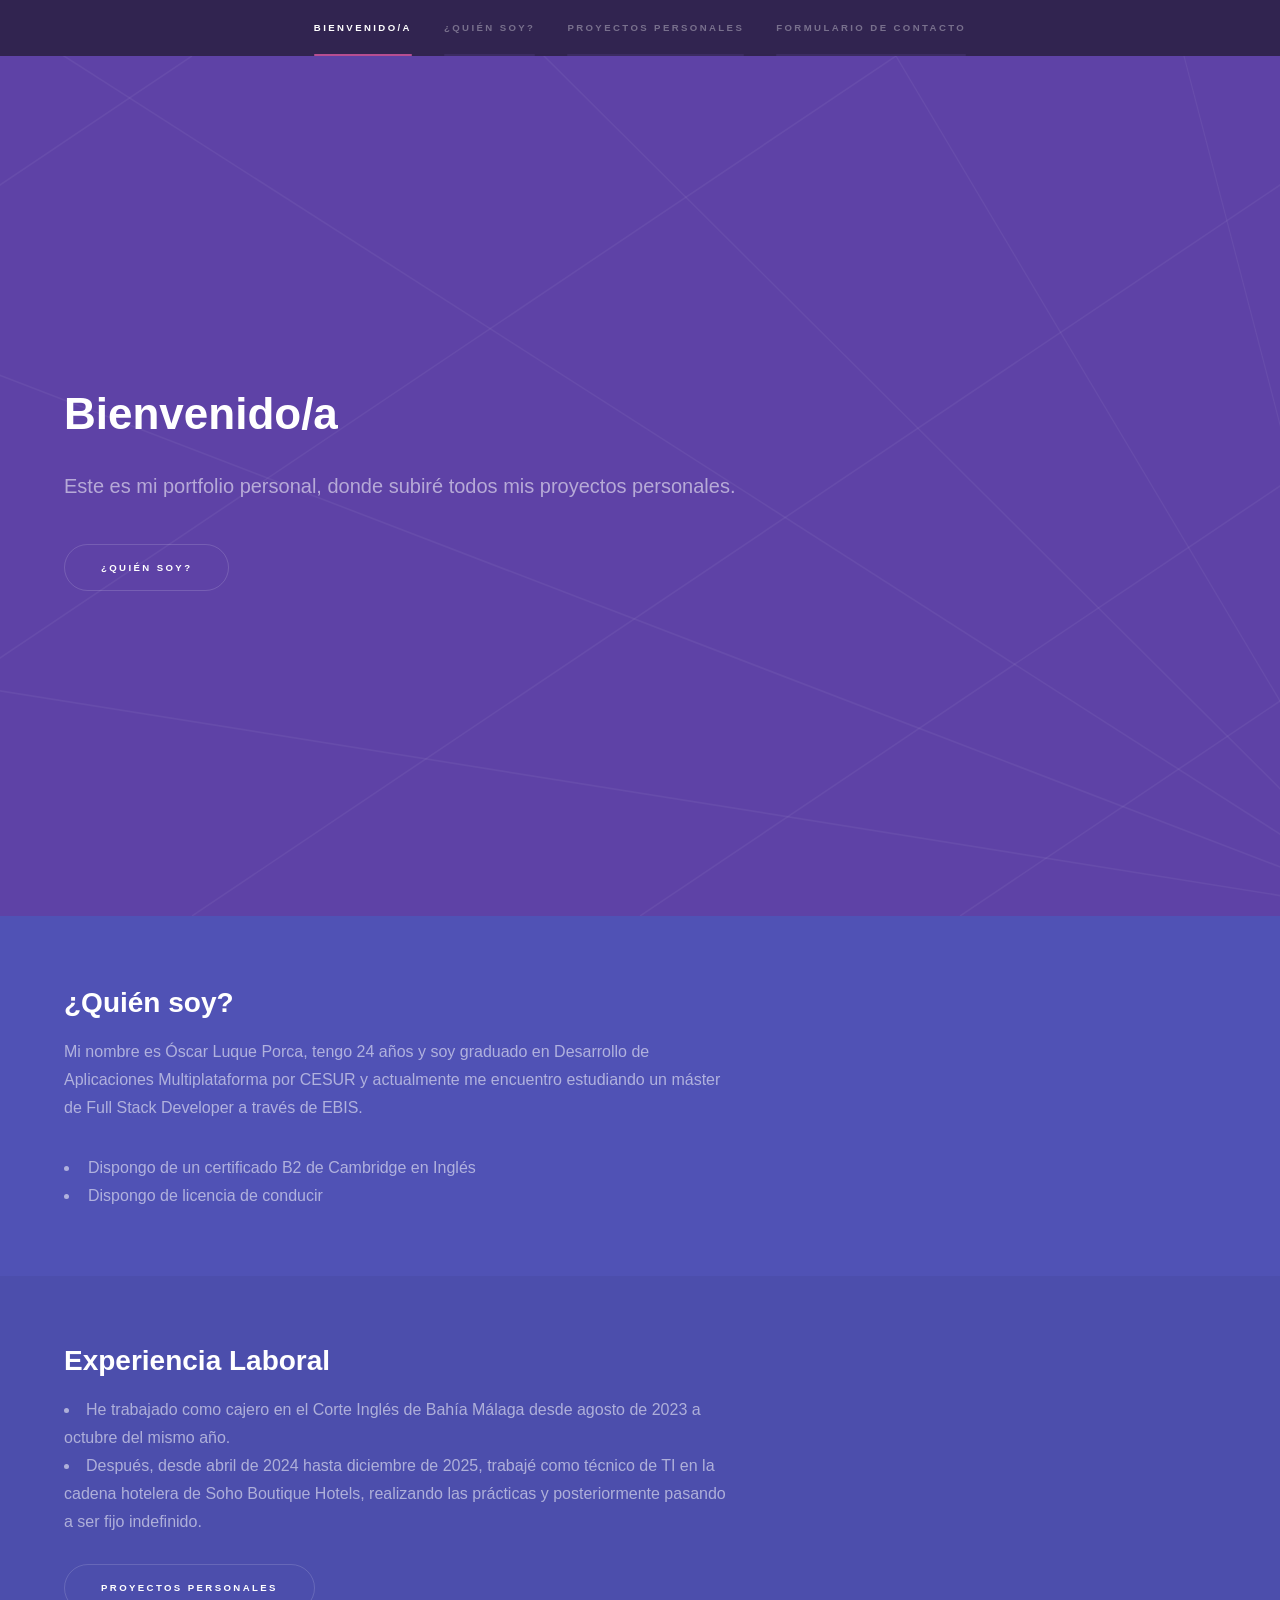
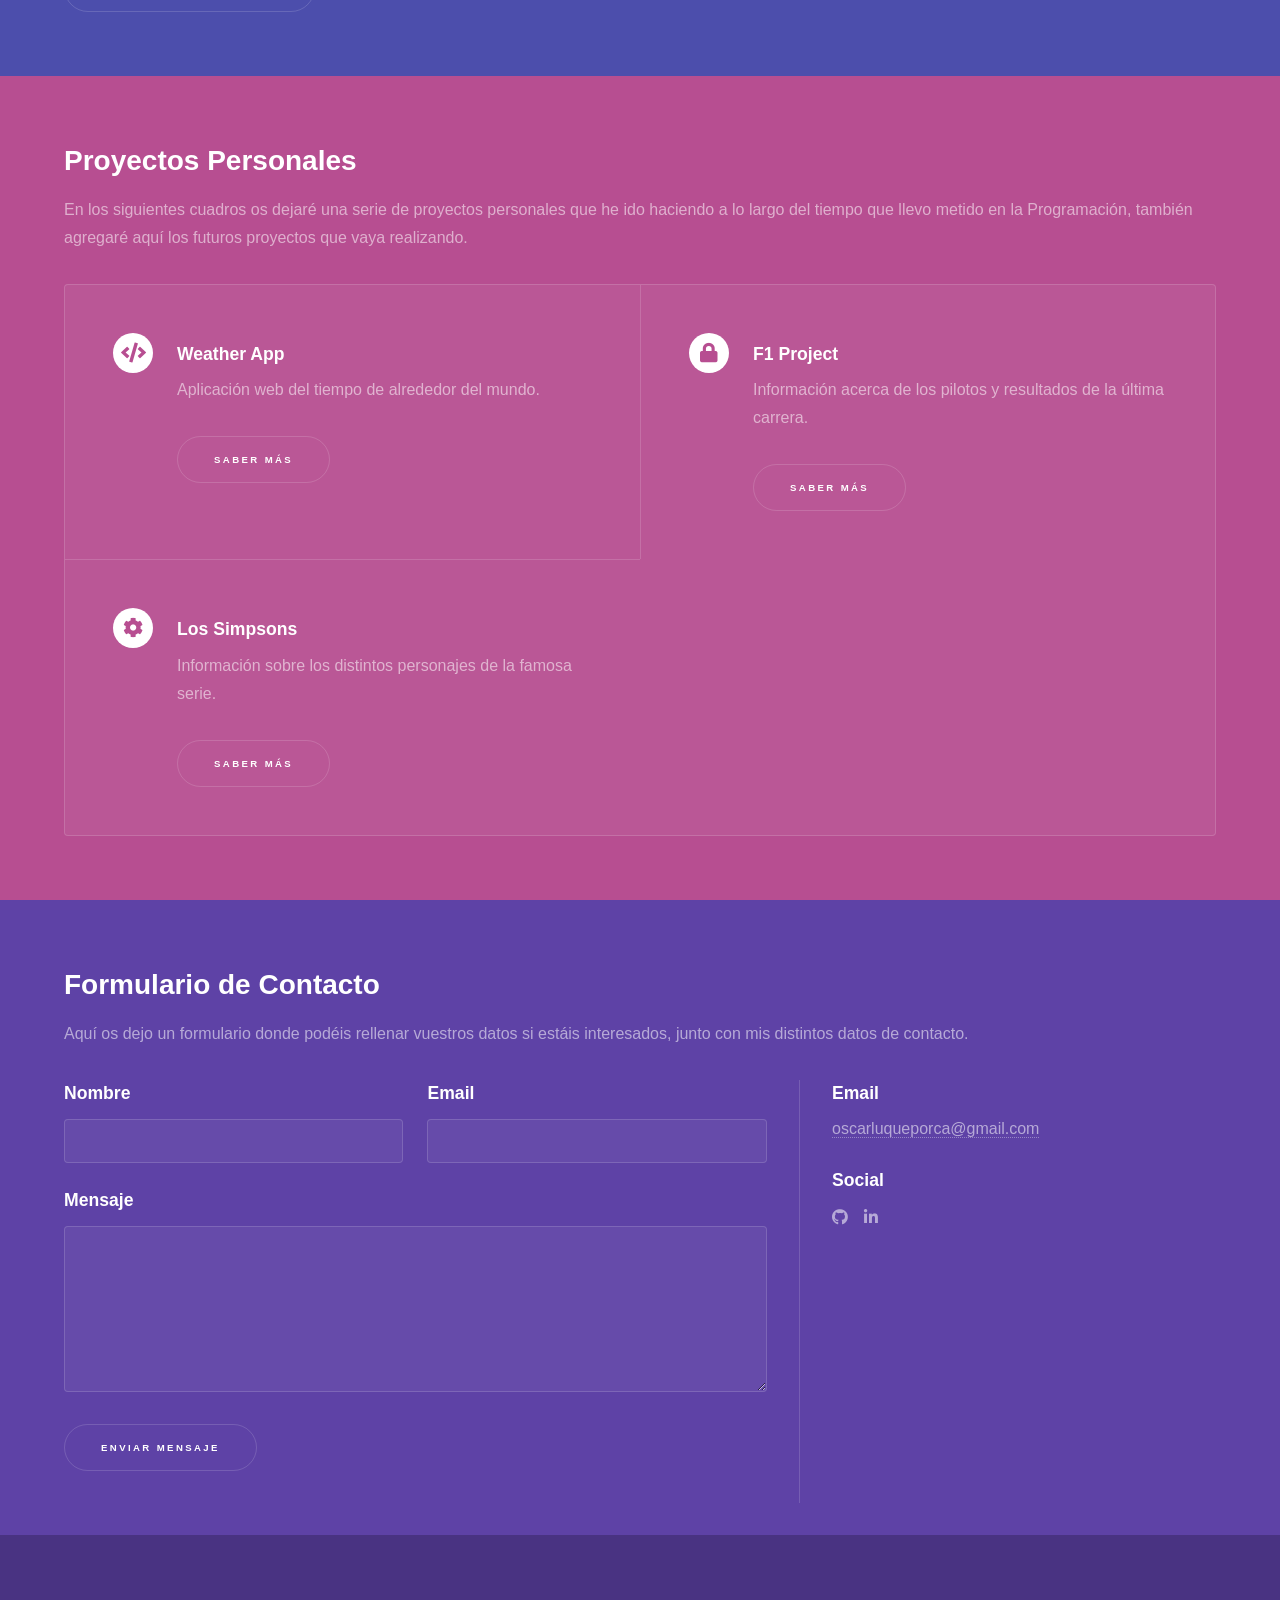
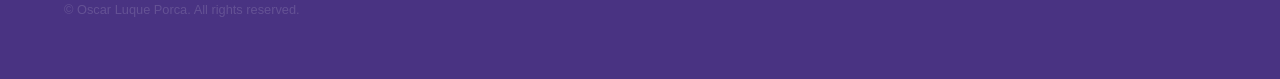
==== index.html @ ea362b1d "Update index.html" ====
<!DOCTYPE HTML>
<html>

<head>
	<title>Portfolio Personal</title>
	<meta charset="utf-8" />
	<meta name="viewport" content="width=device-width, initial-scale=1, user-scalable=no" />
	<link rel="stylesheet" href="assets/css/main.css" />
	<noscript>
		<link rel="stylesheet" href="assets/css/noscript.css" />
	</noscript>
</head>

<body class="is-preload">

	<!-- Sidebar -->
	<section id="sidebar">
		<div class="inner">
			<nav>
				<ul>
					<li><a href="#intro">Bienvenido/a</a></li>
					<li><a href="#one">¿Quién soy?</a></li>
					<li><a href="#two">Proyectos Personales</a></li>
					<li><a href="#three">Formulario de contacto</a></li>
				</ul>
			</nav>
		</div>
	</section>

	<!-- Wrapper -->
	<div id="wrapper">

		<!-- Intro -->
		<section id="intro" class="wrapper style1 fullscreen fade-up">
			<div class="inner">
				<h1>Bienvenido/a</h1>
				<p>Este es mi portfolio personal, donde subiré todos mis proyectos personales.<br>
				</p>
				<ul class="actions">
					<li><a href="#one" class="button scrolly">¿Quién soy?</a></li>
				</ul>
			</div>
		</section>

		<!-- One -->
		<section id="one" class="wrapper style2 spotlights">
			<section>
				
				<div class="content">
					<div class="inner">
						<h2>¿Quién soy?</h2>
						<p>Mi nombre es Óscar Luque Porca, tengo 24 años y soy graduado en Desarrollo de Aplicaciones
							Multiplataforma por CESUR y actualmente me encuentro estudiando un máster de Full Stack
							Developer a través de EBIS.</p>
						<ul>
							<li>Dispongo de un certificado B2 de Cambridge en Inglés</li>
							<li>Dispongo de licencia de conducir</li>
						</ul>
					</div>
				</div>
			</section>
			<section>
				<div class="content">
					<div class="inner">
						<h2>Experiencia Laboral</h2>
						<li>He trabajado como cajero en el Corte Inglés de Bahía Málaga desde agosto de 2023 a octubre
							del mismo año.</li>
						<li>Después, desde abril de 2024 hasta diciembre de 2025, trabajé como técnico de TI en la
							cadena hotelera de Soho Boutique Hotels, realizando las prácticas y posteriormente pasando a
							ser fijo indefinido.</li><br>
						<ul class="actions">
							<li><a href="#two" class="button scrolly">Proyectos Personales</a></li>
						</ul>
					</div>
				</div>
			</section>
		</section>
		<!-- Two -->
		<section id="two" class="wrapper style3 fade-up">
			<div class="inner">
				<h2>Proyectos Personales</h2>
				<p>En los siguientes cuadros os dejaré una serie de proyectos personales que he ido haciendo a lo largo
					del tiempo que llevo metido en la Programación, también agregaré aquí los futuros proyectos que vaya
					realizando.</p>
				<div class="features">
					<section>
						<span class="icon solid major fa-code"></span>
						<h3>Weather App</h3>
						<p>Aplicación web del tiempo de alrededor del mundo.</p>
						<ul class="actions">
							<li><a href="weather.html" class="button">Saber más</a></li>
						</ul>
					</section>
					<section>
						<span class="icon solid major fa-lock"></span>
						<h3>F1 Project</h3>
						<p>Información acerca de los pilotos y resultados de la última carrera.</p>
						<ul class="actions">
							<li><a href="f1_project.html" class="button">Saber más</a></li>
						</ul>
					</section>
					<section>
						<span class="icon solid major fa-cog"></span>
						<h3>Los Simpsons</h3>
						<p>Información sobre los distintos personajes de la famosa serie.</p>
						<ul class="actions">
							<li><a href="simpsons.html" class="button">Saber más</a></li>
						</ul>
					</section>
				</div>
			</div>
		</section>
		<!-- Three -->
		<section id="three" class="wrapper style1 fade-up">
			<div class="inner">
				<h2>Formulario de Contacto</h2>
				<p>Aquí os dejo un formulario donde podéis rellenar vuestros datos si estáis interesados, junto con mis
					distintos datos de contacto.</p>
				<div class="split style1">
					<section>
						<form method="post" action="https://formspree.io/f/xlgwwpaz" method="POST">
							<div class="fields">
								<div class="field half">
									<label for="name">Nombre</label>
									<input type="text" name="name" id="name" />
								</div>
								<div class="field half">
									<label for="email">Email</label>
									<input type="text" name="email" id="email" />
								</div>
								<div class="field">
									<label for="message">Mensaje</label>
									<textarea name="message" id="message" rows="5"></textarea>
								</div>
							</div>
							<ul class="actions">
								<li><button type="submit">Enviar Mensaje</button></li>
							</ul>
						</form>
					</section>
					<section>
						<ul class="contact">
							<li>
								<h3>Email</h3>
								<a href="mailto:oscarluqueporca@gmail.com">oscarluqueporca@gmail.com</a>
							</li>
							<li>
								<h3>Social</h3>
								<ul class="icons">
									<li><a href="https://github.com/OscarLP0909" target="_blank"
											class="icon brands fa-github"><span class="label">GitHub</span></a></li>
									<li><a href="https://www.linkedin.com/in/%C3%B3scar-luque-porca-052686347/"
											target="_blank" class="icon brands fa-linkedin-in"><span
												class="label">LinkedIn</span></a></li>
								</ul>
							</li>
						</ul>
					</section>
				</div>
			</div>
		</section>

	</div>

	<!-- Footer -->
	<footer id="footer" class="wrapper style1-alt">
		<div class="inner">
			<ul class="menu">
				<li>&copy; Oscar Luque Porca. All rights reserved.</li>
			</ul>
		</div>
	</footer>

	<!-- Scripts -->
	<script src="assets/js/jquery.min.js"></script>
	<script src="assets/js/jquery.scrollex.min.js"></script>
	<script src="assets/js/jquery.scrolly.min.js"></script>
	<script src="assets/js/browser.min.js"></script>
	<script src="assets/js/breakpoints.min.js"></script>
	<script src="assets/js/util.js"></script>
	<script src="assets/js/main.js"></script>

</body>

</html>
---- assets/css/main.css ----
@import url(fontawesome-all.min.css);

/*
	Hyperspace by HTML5 UP
	html5up.net | @ajlkn
	Free for personal and commercial use under the CCA 3.0 license (html5up.net/license)
*/

html, body, div, span, applet, object,
iframe, h1, h2, h3, h4, h5, h6, p, blockquote,
pre, a, abbr, acronym, address, big, cite,
code, del, dfn, em, img, ins, kbd, q, s, samp,
small, strike, strong, sub, sup, tt, var, b,
u, i, center, dl, dt, dd, ol, ul, li, fieldset,
form, label, legend, table, caption, tbody,
tfoot, thead, tr, th, td, article, aside,
canvas, details, embed, figure, figcaption,
footer, header, hgroup, menu, nav, output, ruby,
section, summary, time, mark, audio, video {
	margin: 0;
	padding: 0;
	border: 0;
	font-size: 100%;
	font: inherit;
	vertical-align: baseline;}

article, aside, details, figcaption, figure,
footer, header, hgroup, menu, nav, section {
	display: block;}

body {
	line-height: 1;
}

ol, ul {
	list-style: none;
}

blockquote, q {
	quotes: none;
}

	blockquote:before, blockquote:after, q:before, q:after {
		content: '';
		content: none;
	}

table {
	border-collapse: collapse;
	border-spacing: 0;
}

body {
	-webkit-text-size-adjust: none;
}

mark {
	background-color: transparent;
	color: inherit;
}

input::-moz-focus-inner {
	border: 0;
	padding: 0;
}

input, select, textarea {
	-moz-appearance: none;
	-webkit-appearance: none;
	-ms-appearance: none;
	appearance: none;
}

/* Basic */

	@-ms-viewport {
		width: device-width;
	}

	body {
		-ms-overflow-style: scrollbar;
	}

	@media screen and (max-width: 480px) {

		html, body {
			min-width: 320px;
		}

	}

	html {
		box-sizing: border-box;
	}

	*, *:before, *:after {
		box-sizing: inherit;
	}

	body {
		background: #312450;
	}

		body.is-preload *, body.is-preload *:before, body.is-preload *:after {
			-moz-animation: none !important;
			-webkit-animation: none !important;
			-ms-animation: none !important;
			animation: none !important;
			-moz-transition: none !important;
			-webkit-transition: none !important;
			-ms-transition: none !important;
			transition: none !important;
		}

/* Type */

	body, input, select, textarea {
		color: rgba(255, 255, 255, 0.55);
		font-family: Arial, Helvetica, sans-serif;
		font-size: 16.5pt;
		font-weight: normal;
		line-height: 1.75;
	}

		@media screen and (max-width: 1680px) {

			body, input, select, textarea {
				font-size: 13pt;
			}

		}

		@media screen and (max-width: 1280px) {

			body, input, select, textarea {
				font-size: 12pt;
			}

		}

		@media screen and (max-width: 360px) {

			body, input, select, textarea {
				font-size: 11pt;
			}

		}

	a {
		-moz-transition: color 0.2s ease, border-bottom-color 0.2s ease;
		-webkit-transition: color 0.2s ease, border-bottom-color 0.2s ease;
		-ms-transition: color 0.2s ease, border-bottom-color 0.2s ease;
		transition: color 0.2s ease, border-bottom-color 0.2s ease;
		border-bottom: dotted 1px rgba(255, 255, 255, 0.35);
		color: inherit;
		text-decoration: none;
	}

		a:hover {
			border-bottom-color: transparent;
			color: #ffffff;
		}

	strong, b {
		color: #ffffff;
		font-weight: bold;
	}

	em, i {
		font-style: italic;
	}

	p {
		margin: 0 0 2em 0;
	}

	h1, h2, h3, h4, h5, h6 {
		color: #ffffff;
		font-weight: bold;
		line-height: 1.5;
		margin: 0 0 0.5em 0;
	}

		h1 a, h2 a, h3 a, h4 a, h5 a, h6 a {
			color: inherit;
			text-decoration: none;
		}

	h1 {
		font-size: 2.75em;
	}

		h1.major {
			margin: 0 0 1.3em 0;
			position: relative;
			padding-bottom: 0.35em;
		}

			h1.major:after {
				background-image: -moz-linear-gradient(to right, #5e42a6, #b74e91);
				background-image: -webkit-linear-gradient(to right, #5e42a6, #b74e91);
				background-image: -ms-linear-gradient(to right, #5e42a6, #b74e91);
				background-image: linear-gradient(to right, #5e42a6, #b74e91);
				-moz-transition: max-width 0.2s ease;
				-webkit-transition: max-width 0.2s ease;
				-ms-transition: max-width 0.2s ease;
				transition: max-width 0.2s ease;
				border-radius: 0.2em;
				bottom: 0;
				content: '';
				height: 0.05em;
				position: absolute;
				right: 0;
				width: 100%;
			}

	h2 {
		font-size: 1.75em;
	}

	h3 {
		font-size: 1.1em;
	}

	h4 {
		font-size: 1em;
	}

	h5 {
		font-size: 0.8em;
	}

	h6 {
		font-size: 0.6em;
	}

	@media screen and (max-width: 736px) {

		h1 {
			font-size: 2em;
		}

		h2 {
			font-size: 1.25em;
		}

		h3 {
			font-size: 1em;
		}

		h4 {
			font-size: 0.8em;
		}

		h5 {
			font-size: 0.6em;
		}

		h6 {
			font-size: 0.6em;
		}

	}

	sub {
		font-size: 0.8em;
		position: relative;
		top: 0.5em;
	}

	sup {
		font-size: 0.8em;
		position: relative;
		top: -0.5em;
	}

	blockquote {
		border-left: solid 4px rgba(255, 255, 255, 0.15);
		font-style: italic;
		margin: 0 0 2em 0;
		padding: 0.5em 0 0.5em 2em;
	}

	code {
		background: rgba(255, 255, 255, 0.05);
		border-radius: 0.25em;
		border: solid 1px rgba(255, 255, 255, 0.15);
		font-family: "Courier New", monospace;
		font-size: 0.9em;
		margin: 0 0.25em;
		padding: 0.25em 0.65em;
	}

	pre {
		-webkit-overflow-scrolling: touch;
		font-family: "Courier New", monospace;
		font-size: 0.9em;
		margin: 0 0 2em 0;
	}

		pre code {
			display: block;
			line-height: 1.75em;
			padding: 1em 1.5em;
			overflow-x: auto;
		}

	hr {
		border: 0;
		border-bottom: solid 1px rgba(255, 255, 255, 0.15);
		margin: 2em 0;
	}

		hr.major {
			margin: 3em 0;
		}

	.align-left {
		text-align: left;
	}

	.align-center {
		text-align: center;
	}

	.align-right {
		text-align: right;
	}

/* Row */

	.row {
		display: flex;
		flex-wrap: wrap;
		box-sizing: border-box;
		align-items: stretch;
	}

		.row > * {
			box-sizing: border-box;
		}

		.row.gtr-uniform > * > :last-child {
			margin-bottom: 0;
		}

		.row.aln-left {
			justify-content: flex-start;
		}

		.row.aln-center {
			justify-content: center;
		}

		.row.aln-right {
			justify-content: flex-end;
		}

		.row.aln-top {
			align-items: flex-start;
		}

		.row.aln-middle {
			align-items: center;
		}

		.row.aln-bottom {
			align-items: flex-end;
		}

		.row > .imp {
			order: -1;
		}

		.row > .col-1 {
			width: 8.33333%;
		}

		.row > .off-1 {
			margin-left: 8.33333%;
		}

		.row > .col-2 {
			width: 16.66667%;
		}

		.row > .off-2 {
			margin-left: 16.66667%;
		}

		.row > .col-3 {
			width: 25%;
		}

		.row > .off-3 {
			margin-left: 25%;
		}

		.row > .col-4 {
			width: 33.33333%;
		}

		.row > .off-4 {
			margin-left: 33.33333%;
		}

		.row > .col-5 {
			width: 41.66667%;
		}

		.row > .off-5 {
			margin-left: 41.66667%;
		}

		.row > .col-6 {
			width: 50%;
		}

		.row > .off-6 {
			margin-left: 50%;
		}

		.row > .col-7 {
			width: 58.33333%;
		}

		.row > .off-7 {
			margin-left: 58.33333%;
		}

		.row > .col-8 {
			width: 66.66667%;
		}

		.row > .off-8 {
			margin-left: 66.66667%;
		}

		.row > .col-9 {
			width: 75%;
		}

		.row > .off-9 {
			margin-left: 75%;
		}

		.row > .col-10 {
			width: 83.33333%;
		}

		.row > .off-10 {
			margin-left: 83.33333%;
		}

		.row > .col-11 {
			width: 91.66667%;
		}

		.row > .off-11 {
			margin-left: 91.66667%;
		}

		.row > .col-12 {
			width: 100%;
		}

		.row > .off-12 {
			margin-left: 100%;
		}

		.row.gtr-0 {
			margin-top: 0;
			margin-left: 0em;
		}

			.row.gtr-0 > * {
				padding: 0 0 0 0em;
			}

			.row.gtr-0.gtr-uniform {
				margin-top: 0em;
			}

				.row.gtr-0.gtr-uniform > * {
					padding-top: 0em;
				}

		.row.gtr-25 {
			margin-top: 0;
			margin-left: -0.375em;
		}

			.row.gtr-25 > * {
				padding: 0 0 0 0.375em;
			}

			.row.gtr-25.gtr-uniform {
				margin-top: -0.375em;
			}

				.row.gtr-25.gtr-uniform > * {
					padding-top: 0.375em;
				}

		.row.gtr-50 {
			margin-top: 0;
			margin-left: -0.75em;
		}

			.row.gtr-50 > * {
				padding: 0 0 0 0.75em;
			}

			.row.gtr-50.gtr-uniform {
				margin-top: -0.75em;
			}

				.row.gtr-50.gtr-uniform > * {
					padding-top: 0.75em;
				}

		.row {
			margin-top: 0;
			margin-left: -1.5em;
		}

			.row > * {
				padding: 0 0 0 1.5em;
			}

			.row.gtr-uniform {
				margin-top: -1.5em;
			}

				.row.gtr-uniform > * {
					padding-top: 1.5em;
				}

		.row.gtr-150 {
			margin-top: 0;
			margin-left: -2.25em;
		}

			.row.gtr-150 > * {
				padding: 0 0 0 2.25em;
			}

			.row.gtr-150.gtr-uniform {
				margin-top: -2.25em;
			}

				.row.gtr-150.gtr-uniform > * {
					padding-top: 2.25em;
				}

		.row.gtr-200 {
			margin-top: 0;
			margin-left: -3em;
		}

			.row.gtr-200 > * {
				padding: 0 0 0 3em;
			}

			.row.gtr-200.gtr-uniform {
				margin-top: -3em;
			}

				.row.gtr-200.gtr-uniform > * {
					padding-top: 3em;
				}

		@media screen and (max-width: 1680px) {

			.row {
				display: flex;
				flex-wrap: wrap;
				box-sizing: border-box;
				align-items: stretch;
			}

				.row > * {
					box-sizing: border-box;
				}

				.row.gtr-uniform > * > :last-child {
					margin-bottom: 0;
				}

				.row.aln-left {
					justify-content: flex-start;
				}

				.row.aln-center {
					justify-content: center;
				}

				.row.aln-right {
					justify-content: flex-end;
				}

				.row.aln-top {
					align-items: flex-start;
				}

				.row.aln-middle {
					align-items: center;
				}

				.row.aln-bottom {
					align-items: flex-end;
				}

				.row > .imp-xlarge {
					order: -1;
				}

				.row > .col-1-xlarge {
					width: 8.33333%;
				}

				.row > .off-1-xlarge {
					margin-left: 8.33333%;
				}

				.row > .col-2-xlarge {
					width: 16.66667%;
				}

				.row > .off-2-xlarge {
					margin-left: 16.66667%;
				}

				.row > .col-3-xlarge {
					width: 25%;
				}

				.row > .off-3-xlarge {
					margin-left: 25%;
				}

				.row > .col-4-xlarge {
					width: 33.33333%;
				}

				.row > .off-4-xlarge {
					margin-left: 33.33333%;
				}

				.row > .col-5-xlarge {
					width: 41.66667%;
				}

				.row > .off-5-xlarge {
					margin-left: 41.66667%;
				}

				.row > .col-6-xlarge {
					width: 50%;
				}

				.row > .off-6-xlarge {
					margin-left: 50%;
				}

				.row > .col-7-xlarge {
					width: 58.33333%;
				}

				.row > .off-7-xlarge {
					margin-left: 58.33333%;
				}

				.row > .col-8-xlarge {
					width: 66.66667%;
				}

				.row > .off-8-xlarge {
					margin-left: 66.66667%;
				}

				.row > .col-9-xlarge {
					width: 75%;
				}

				.row > .off-9-xlarge {
					margin-left: 75%;
				}

				.row > .col-10-xlarge {
					width: 83.33333%;
				}

				.row > .off-10-xlarge {
					margin-left: 83.33333%;
				}

				.row > .col-11-xlarge {
					width: 91.66667%;
				}

				.row > .off-11-xlarge {
					margin-left: 91.66667%;
				}

				.row > .col-12-xlarge {
					width: 100%;
				}

				.row > .off-12-xlarge {
					margin-left: 100%;
				}

				.row.gtr-0 {
					margin-top: 0;
					margin-left: 0em;
				}

					.row.gtr-0 > * {
						padding: 0 0 0 0em;
					}

					.row.gtr-0.gtr-uniform {
						margin-top: 0em;
					}

						.row.gtr-0.gtr-uniform > * {
							padding-top: 0em;
						}

				.row.gtr-25 {
					margin-top: 0;
					margin-left: -0.375em;
				}

					.row.gtr-25 > * {
						padding: 0 0 0 0.375em;
					}

					.row.gtr-25.gtr-uniform {
						margin-top: -0.375em;
					}

						.row.gtr-25.gtr-uniform > * {
							padding-top: 0.375em;
						}

				.row.gtr-50 {
					margin-top: 0;
					margin-left: -0.75em;
				}

					.row.gtr-50 > * {
						padding: 0 0 0 0.75em;
					}

					.row.gtr-50.gtr-uniform {
						margin-top: -0.75em;
					}

						.row.gtr-50.gtr-uniform > * {
							padding-top: 0.75em;
						}

				.row {
					margin-top: 0;
					margin-left: -1.5em;
				}

					.row > * {
						padding: 0 0 0 1.5em;
					}

					.row.gtr-uniform {
						margin-top: -1.5em;
					}

						.row.gtr-uniform > * {
							padding-top: 1.5em;
						}

				.row.gtr-150 {
					margin-top: 0;
					margin-left: -2.25em;
				}

					.row.gtr-150 > * {
						padding: 0 0 0 2.25em;
					}

					.row.gtr-150.gtr-uniform {
						margin-top: -2.25em;
					}

						.row.gtr-150.gtr-uniform > * {
							padding-top: 2.25em;
						}

				.row.gtr-200 {
					margin-top: 0;
					margin-left: -3em;
				}

					.row.gtr-200 > * {
						padding: 0 0 0 3em;
					}

					.row.gtr-200.gtr-uniform {
						margin-top: -3em;
					}

						.row.gtr-200.gtr-uniform > * {
							padding-top: 3em;
						}

		}

		@media screen and (max-width: 1280px) {

			.row {
				display: flex;
				flex-wrap: wrap;
				box-sizing: border-box;
				align-items: stretch;
			}

				.row > * {
					box-sizing: border-box;
				}

				.row.gtr-uniform > * > :last-child {
					margin-bottom: 0;
				}

				.row.aln-left {
					justify-content: flex-start;
				}

				.row.aln-center {
					justify-content: center;
				}

				.row.aln-right {
					justify-content: flex-end;
				}

				.row.aln-top {
					align-items: flex-start;
				}

				.row.aln-middle {
					align-items: center;
				}

				.row.aln-bottom {
					align-items: flex-end;
				}

				.row > .imp-large {
					order: -1;
				}

				.row > .col-1-large {
					width: 8.33333%;
				}

				.row > .off-1-large {
					margin-left: 8.33333%;
				}

				.row > .col-2-large {
					width: 16.66667%;
				}

				.row > .off-2-large {
					margin-left: 16.66667%;
				}

				.row > .col-3-large {
					width: 25%;
				}

				.row > .off-3-large {
					margin-left: 25%;
				}

				.row > .col-4-large {
					width: 33.33333%;
				}

				.row > .off-4-large {
					margin-left: 33.33333%;
				}

				.row > .col-5-large {
					width: 41.66667%;
				}

				.row > .off-5-large {
					margin-left: 41.66667%;
				}

				.row > .col-6-large {
					width: 50%;
				}

				.row > .off-6-large {
					margin-left: 50%;
				}

				.row > .col-7-large {
					width: 58.33333%;
				}

				.row > .off-7-large {
					margin-left: 58.33333%;
				}

				.row > .col-8-large {
					width: 66.66667%;
				}

				.row > .off-8-large {
					margin-left: 66.66667%;
				}

				.row > .col-9-large {
					width: 75%;
				}

				.row > .off-9-large {
					margin-left: 75%;
				}

				.row > .col-10-large {
					width: 83.33333%;
				}

				.row > .off-10-large {
					margin-left: 83.33333%;
				}

				.row > .col-11-large {
					width: 91.66667%;
				}

				.row > .off-11-large {
					margin-left: 91.66667%;
				}

				.row > .col-12-large {
					width: 100%;
				}

				.row > .off-12-large {
					margin-left: 100%;
				}

				.row.gtr-0 {
					margin-top: 0;
					margin-left: 0em;
				}

					.row.gtr-0 > * {
						padding: 0 0 0 0em;
					}

					.row.gtr-0.gtr-uniform {
						margin-top: 0em;
					}

						.row.gtr-0.gtr-uniform > * {
							padding-top: 0em;
						}

				.row.gtr-25 {
					margin-top: 0;
					margin-left: -0.375em;
				}

					.row.gtr-25 > * {
						padding: 0 0 0 0.375em;
					}

					.row.gtr-25.gtr-uniform {
						margin-top: -0.375em;
					}

						.row.gtr-25.gtr-uniform > * {
							padding-top: 0.375em;
						}

				.row.gtr-50 {
					margin-top: 0;
					margin-left: -0.75em;
				}

					.row.gtr-50 > * {
						padding: 0 0 0 0.75em;
					}

					.row.gtr-50.gtr-uniform {
						margin-top: -0.75em;
					}

						.row.gtr-50.gtr-uniform > * {
							padding-top: 0.75em;
						}

				.row {
					margin-top: 0;
					margin-left: -1.5em;
				}

					.row > * {
						padding: 0 0 0 1.5em;
					}

					.row.gtr-uniform {
						margin-top: -1.5em;
					}

						.row.gtr-uniform > * {
							padding-top: 1.5em;
						}

				.row.gtr-150 {
					margin-top: 0;
					margin-left: -2.25em;
				}

					.row.gtr-150 > * {
						padding: 0 0 0 2.25em;
					}

					.row.gtr-150.gtr-uniform {
						margin-top: -2.25em;
					}

						.row.gtr-150.gtr-uniform > * {
							padding-top: 2.25em;
						}

				.row.gtr-200 {
					margin-top: 0;
					margin-left: -3em;
				}

					.row.gtr-200 > * {
						padding: 0 0 0 3em;
					}

					.row.gtr-200.gtr-uniform {
						margin-top: -3em;
					}

						.row.gtr-200.gtr-uniform > * {
							padding-top: 3em;
						}

		}

		@media screen and (max-width: 980px) {

			.row {
				display: flex;
				flex-wrap: wrap;
				box-sizing: border-box;
				align-items: stretch;
			}

				.row > * {
					box-sizing: border-box;
				}

				.row.gtr-uniform > * > :last-child {
					margin-bottom: 0;
				}

				.row.aln-left {
					justify-content: flex-start;
				}

				.row.aln-center {
					justify-content: center;
				}

				.row.aln-right {
					justify-content: flex-end;
				}

				.row.aln-top {
					align-items: flex-start;
				}

				.row.aln-middle {
					align-items: center;
				}

				.row.aln-bottom {
					align-items: flex-end;
				}

				.row > .imp-medium {
					order: -1;
				}

				.row > .col-1-medium {
					width: 8.33333%;
				}

				.row > .off-1-medium {
					margin-left: 8.33333%;
				}

				.row > .col-2-medium {
					width: 16.66667%;
				}

				.row > .off-2-medium {
					margin-left: 16.66667%;
				}

				.row > .col-3-medium {
					width: 25%;
				}

				.row > .off-3-medium {
					margin-left: 25%;
				}

				.row > .col-4-medium {
					width: 33.33333%;
				}

				.row > .off-4-medium {
					margin-left: 33.33333%;
				}

				.row > .col-5-medium {
					width: 41.66667%;
				}

				.row > .off-5-medium {
					margin-left: 41.66667%;
				}

				.row > .col-6-medium {
					width: 50%;
				}

				.row > .off-6-medium {
					margin-left: 50%;
				}

				.row > .col-7-medium {
					width: 58.33333%;
				}

				.row > .off-7-medium {
					margin-left: 58.33333%;
				}

				.row > .col-8-medium {
					width: 66.66667%;
				}

				.row > .off-8-medium {
					margin-left: 66.66667%;
				}

				.row > .col-9-medium {
					width: 75%;
				}

				.row > .off-9-medium {
					margin-left: 75%;
				}

				.row > .col-10-medium {
					width: 83.33333%;
				}

				.row > .off-10-medium {
					margin-left: 83.33333%;
				}

				.row > .col-11-medium {
					width: 91.66667%;
				}

				.row > .off-11-medium {
					margin-left: 91.66667%;
				}

				.row > .col-12-medium {
					width: 100%;
				}

				.row > .off-12-medium {
					margin-left: 100%;
				}

				.row.gtr-0 {
					margin-top: 0;
					margin-left: 0em;
				}

					.row.gtr-0 > * {
						padding: 0 0 0 0em;
					}

					.row.gtr-0.gtr-uniform {
						margin-top: 0em;
					}

						.row.gtr-0.gtr-uniform > * {
							padding-top: 0em;
						}

				.row.gtr-25 {
					margin-top: 0;
					margin-left: -0.375em;
				}

					.row.gtr-25 > * {
						padding: 0 0 0 0.375em;
					}

					.row.gtr-25.gtr-uniform {
						margin-top: -0.375em;
					}

						.row.gtr-25.gtr-uniform > * {
							padding-top: 0.375em;
						}

				.row.gtr-50 {
					margin-top: 0;
					margin-left: -0.75em;
				}

					.row.gtr-50 > * {
						padding: 0 0 0 0.75em;
					}

					.row.gtr-50.gtr-uniform {
						margin-top: -0.75em;
					}

						.row.gtr-50.gtr-uniform > * {
							padding-top: 0.75em;
						}

				.row {
					margin-top: 0;
					margin-left: -1.5em;
				}

					.row > * {
						padding: 0 0 0 1.5em;
					}

					.row.gtr-uniform {
						margin-top: -1.5em;
					}

						.row.gtr-uniform > * {
							padding-top: 1.5em;
						}

				.row.gtr-150 {
					margin-top: 0;
					margin-left: -2.25em;
				}

					.row.gtr-150 > * {
						padding: 0 0 0 2.25em;
					}

					.row.gtr-150.gtr-uniform {
						margin-top: -2.25em;
					}

						.row.gtr-150.gtr-uniform > * {
							padding-top: 2.25em;
						}

				.row.gtr-200 {
					margin-top: 0;
					margin-left: -3em;
				}

					.row.gtr-200 > * {
						padding: 0 0 0 3em;
					}

					.row.gtr-200.gtr-uniform {
						margin-top: -3em;
					}

						.row.gtr-200.gtr-uniform > * {
							padding-top: 3em;
						}

		}

		@media screen and (max-width: 736px) {

			.row {
				display: flex;
				flex-wrap: wrap;
				box-sizing: border-box;
				align-items: stretch;
			}

				.row > * {
					box-sizing: border-box;
				}

				.row.gtr-uniform > * > :last-child {
					margin-bottom: 0;
				}

				.row.aln-left {
					justify-content: flex-start;
				}

				.row.aln-center {
					justify-content: center;
				}

				.row.aln-right {
					justify-content: flex-end;
				}

				.row.aln-top {
					align-items: flex-start;
				}

				.row.aln-middle {
					align-items: center;
				}

				.row.aln-bottom {
					align-items: flex-end;
				}

				.row > .imp-small {
					order: -1;
				}

				.row > .col-1-small {
					width: 8.33333%;
				}

				.row > .off-1-small {
					margin-left: 8.33333%;
				}

				.row > .col-2-small {
					width: 16.66667%;
				}

				.row > .off-2-small {
					margin-left: 16.66667%;
				}

				.row > .col-3-small {
					width: 25%;
				}

				.row > .off-3-small {
					margin-left: 25%;
				}

				.row > .col-4-small {
					width: 33.33333%;
				}

				.row > .off-4-small {
					margin-left: 33.33333%;
				}

				.row > .col-5-small {
					width: 41.66667%;
				}

				.row > .off-5-small {
					margin-left: 41.66667%;
				}

				.row > .col-6-small {
					width: 50%;
				}

				.row > .off-6-small {
					margin-left: 50%;
				}

				.row > .col-7-small {
					width: 58.33333%;
				}

				.row > .off-7-small {
					margin-left: 58.33333%;
				}

				.row > .col-8-small {
					width: 66.66667%;
				}

				.row > .off-8-small {
					margin-left: 66.66667%;
				}

				.row > .col-9-small {
					width: 75%;
				}

				.row > .off-9-small {
					margin-left: 75%;
				}

				.row > .col-10-small {
					width: 83.33333%;
				}

				.row > .off-10-small {
					margin-left: 83.33333%;
				}

				.row > .col-11-small {
					width: 91.66667%;
				}

				.row > .off-11-small {
					margin-left: 91.66667%;
				}

				.row > .col-12-small {
					width: 100%;
				}

				.row > .off-12-small {
					margin-left: 100%;
				}

				.row.gtr-0 {
					margin-top: 0;
					margin-left: 0em;
				}

					.row.gtr-0 > * {
						padding: 0 0 0 0em;
					}

					.row.gtr-0.gtr-uniform {
						margin-top: 0em;
					}

						.row.gtr-0.gtr-uniform > * {
							padding-top: 0em;
						}

				.row.gtr-25 {
					margin-top: 0;
					margin-left: -0.375em;
				}

					.row.gtr-25 > * {
						padding: 0 0 0 0.375em;
					}

					.row.gtr-25.gtr-uniform {
						margin-top: -0.375em;
					}

						.row.gtr-25.gtr-uniform > * {
							padding-top: 0.375em;
						}

				.row.gtr-50 {
					margin-top: 0;
					margin-left: -0.75em;
				}

					.row.gtr-50 > * {
						padding: 0 0 0 0.75em;
					}

					.row.gtr-50.gtr-uniform {
						margin-top: -0.75em;
					}

						.row.gtr-50.gtr-uniform > * {
							padding-top: 0.75em;
						}

				.row {
					margin-top: 0;
					margin-left: -1.5em;
				}

					.row > * {
						padding: 0 0 0 1.5em;
					}

					.row.gtr-uniform {
						margin-top: -1.5em;
					}

						.row.gtr-uniform > * {
							padding-top: 1.5em;
						}

				.row.gtr-150 {
					margin-top: 0;
					margin-left: -2.25em;
				}

					.row.gtr-150 > * {
						padding: 0 0 0 2.25em;
					}

					.row.gtr-150.gtr-uniform {
						margin-top: -2.25em;
					}

						.row.gtr-150.gtr-uniform > * {
							padding-top: 2.25em;
						}

				.row.gtr-200 {
					margin-top: 0;
					margin-left: -3em;
				}

					.row.gtr-200 > * {
						padding: 0 0 0 3em;
					}

					.row.gtr-200.gtr-uniform {
						margin-top: -3em;
					}

						.row.gtr-200.gtr-uniform > * {
							padding-top: 3em;
						}

		}

		@media screen and (max-width: 480px) {

			.row {
				display: flex;
				flex-wrap: wrap;
				box-sizing: border-box;
				align-items: stretch;
			}

				.row > * {
					box-sizing: border-box;
				}

				.row.gtr-uniform > * > :last-child {
					margin-bottom: 0;
				}

				.row.aln-left {
					justify-content: flex-start;
				}

				.row.aln-center {
					justify-content: center;
				}

				.row.aln-right {
					justify-content: flex-end;
				}

				.row.aln-top {
					align-items: flex-start;
				}

				.row.aln-middle {
					align-items: center;
				}

				.row.aln-bottom {
					align-items: flex-end;
				}

				.row > .imp-xsmall {
					order: -1;
				}

				.row > .col-1-xsmall {
					width: 8.33333%;
				}

				.row > .off-1-xsmall {
					margin-left: 8.33333%;
				}

				.row > .col-2-xsmall {
					width: 16.66667%;
				}

				.row > .off-2-xsmall {
					margin-left: 16.66667%;
				}

				.row > .col-3-xsmall {
					width: 25%;
				}

				.row > .off-3-xsmall {
					margin-left: 25%;
				}

				.row > .col-4-xsmall {
					width: 33.33333%;
				}

				.row > .off-4-xsmall {
					margin-left: 33.33333%;
				}

				.row > .col-5-xsmall {
					width: 41.66667%;
				}

				.row > .off-5-xsmall {
					margin-left: 41.66667%;
				}

				.row > .col-6-xsmall {
					width: 50%;
				}

				.row > .off-6-xsmall {
					margin-left: 50%;
				}

				.row > .col-7-xsmall {
					width: 58.33333%;
				}

				.row > .off-7-xsmall {
					margin-left: 58.33333%;
				}

				.row > .col-8-xsmall {
					width: 66.66667%;
				}

				.row > .off-8-xsmall {
					margin-left: 66.66667%;
				}

				.row > .col-9-xsmall {
					width: 75%;
				}

				.row > .off-9-xsmall {
					margin-left: 75%;
				}

				.row > .col-10-xsmall {
					width: 83.33333%;
				}

				.row > .off-10-xsmall {
					margin-left: 83.33333%;
				}

				.row > .col-11-xsmall {
					width: 91.66667%;
				}

				.row > .off-11-xsmall {
					margin-left: 91.66667%;
				}

				.row > .col-12-xsmall {
					width: 100%;
				}

				.row > .off-12-xsmall {
					margin-left: 100%;
				}

				.row.gtr-0 {
					margin-top: 0;
					margin-left: 0em;
				}

					.row.gtr-0 > * {
						padding: 0 0 0 0em;
					}

					.row.gtr-0.gtr-uniform {
						margin-top: 0em;
					}

						.row.gtr-0.gtr-uniform > * {
							padding-top: 0em;
						}

				.row.gtr-25 {
					margin-top: 0;
					margin-left: -0.375em;
				}

					.row.gtr-25 > * {
						padding: 0 0 0 0.375em;
					}

					.row.gtr-25.gtr-uniform {
						margin-top: -0.375em;
					}

						.row.gtr-25.gtr-uniform > * {
							padding-top: 0.375em;
						}

				.row.gtr-50 {
					margin-top: 0;
					margin-left: -0.75em;
				}

					.row.gtr-50 > * {
						padding: 0 0 0 0.75em;
					}

					.row.gtr-50.gtr-uniform {
						margin-top: -0.75em;
					}

						.row.gtr-50.gtr-uniform > * {
							padding-top: 0.75em;
						}

				.row {
					margin-top: 0;
					margin-left: -1.5em;
				}

					.row > * {
						padding: 0 0 0 1.5em;
					}

					.row.gtr-uniform {
						margin-top: -1.5em;
					}

						.row.gtr-uniform > * {
							padding-top: 1.5em;
						}

				.row.gtr-150 {
					margin-top: 0;
					margin-left: -2.25em;
				}

					.row.gtr-150 > * {
						padding: 0 0 0 2.25em;
					}

					.row.gtr-150.gtr-uniform {
						margin-top: -2.25em;
					}

						.row.gtr-150.gtr-uniform > * {
							padding-top: 2.25em;
						}

				.row.gtr-200 {
					margin-top: 0;
					margin-left: -3em;
				}

					.row.gtr-200 > * {
						padding: 0 0 0 3em;
					}

					.row.gtr-200.gtr-uniform {
						margin-top: -3em;
					}

						.row.gtr-200.gtr-uniform > * {
							padding-top: 3em;
						}

		}

/* Box */

	.box {
		border-radius: 0.25em;
		border: solid 1px rgba(255, 255, 255, 0.15);
		margin-bottom: 2em;
		padding: 1.5em;
	}

		.box > :last-child,
		.box > :last-child > :last-child,
		.box > :last-child > :last-child > :last-child {
			margin-bottom: 0;
		}

		.box.alt {
			border: 0;
			border-radius: 0;
			padding: 0;
		}

/* Button */

	input[type="submit"],
	input[type="reset"],
	input[type="button"],
	button,
	.button {
		-moz-appearance: none;
		-webkit-appearance: none;
		-ms-appearance: none;
		appearance: none;
		-moz-transition: border-color 0.2s ease;
		-webkit-transition: border-color 0.2s ease;
		-ms-transition: border-color 0.2s ease;
		transition: border-color 0.2s ease;
		background-color: transparent;
		border: solid 1px !important;
		border-color: rgba(255, 255, 255, 0.15) !important;
		border-radius: 3em;
		color: #ffffff !important;
		cursor: pointer;
		display: inline-block;
		font-size: 0.6em;
		font-weight: bold;
		height: calc(4.75em + 2px);
		letter-spacing: 0.25em;
		line-height: 4.75em;
		outline: 0;
		padding: 0 3.75em;
		position: relative;
		text-align: center;
		text-decoration: none;
		text-transform: uppercase;
		white-space: nowrap;
	}

		input[type="submit"]:after,
		input[type="reset"]:after,
		input[type="button"]:after,
		button:after,
		.button:after {
			-moz-transform: scale(0.25);
			-webkit-transform: scale(0.25);
			-ms-transform: scale(0.25);
			transform: scale(0.25);
			pointer-events: none;
			-moz-transition: opacity 0.2s ease, -moz-transform 0.2s ease;
			-webkit-transition: opacity 0.2s ease, -webkit-transform 0.2s ease;
			-ms-transition: opacity 0.2s ease, -ms-transform 0.2s ease;
			transition: opacity 0.2s ease, transform 0.2s ease;
			background: #ffffff;
			border-radius: 3em;
			content: '';
			height: 100%;
			left: 0;
			opacity: 0;
			position: absolute;
			top: 0;
			width: 100%;
		}

		input[type="submit"].icon:before,
		input[type="reset"].icon:before,
		input[type="button"].icon:before,
		button.icon:before,
		.button.icon:before {
			margin-right: 0.75em;
		}

		input[type="submit"].fit,
		input[type="reset"].fit,
		input[type="button"].fit,
		button.fit,
		.button.fit {
			width: 100%;
		}

		input[type="submit"].small,
		input[type="reset"].small,
		input[type="button"].small,
		button.small,
		.button.small {
			font-size: 0.4em;
		}

		input[type="submit"].large,
		input[type="reset"].large,
		input[type="button"].large,
		button.large,
		.button.large {
			font-size: 0.8em;
		}

		input[type="submit"].primary,
		input[type="reset"].primary,
		input[type="button"].primary,
		button.primary,
		.button.primary {
			background-color: #ffffff;
			color: #312450 !important;
		}

			input[type="submit"].primary:after,
			input[type="reset"].primary:after,
			input[type="button"].primary:after,
			button.primary:after,
			.button.primary:after {
				display: none;
			}

		input[type="submit"].disabled, input[type="submit"]:disabled,
		input[type="reset"].disabled,
		input[type="reset"]:disabled,
		input[type="button"].disabled,
		input[type="button"]:disabled,
		button.disabled,
		button:disabled,
		.button.disabled,
		.button:disabled {
			cursor: default;
			opacity: 0.5;
			pointer-events: none;
		}

		input[type="submit"]:hover,
		input[type="reset"]:hover,
		input[type="button"]:hover,
		button:hover,
		.button:hover {
			border-color: rgba(255, 255, 255, 0.55) !important;
		}

			input[type="submit"]:hover:after,
			input[type="reset"]:hover:after,
			input[type="button"]:hover:after,
			button:hover:after,
			.button:hover:after {
				opacity: 0.05;
				-moz-transform: scale(1);
				-webkit-transform: scale(1);
				-ms-transform: scale(1);
				transform: scale(1);
			}

			input[type="submit"]:hover:active,
			input[type="reset"]:hover:active,
			input[type="button"]:hover:active,
			button:hover:active,
			.button:hover:active {
				border-color: #ffffff !important;
			}

				input[type="submit"]:hover:active:after,
				input[type="reset"]:hover:active:after,
				input[type="button"]:hover:active:after,
				button:hover:active:after,
				.button:hover:active:after {
					opacity: 0.1;
				}

/* Features */

	.features {
		display: -moz-flex;
		display: -webkit-flex;
		display: -ms-flex;
		display: flex;
		-moz-flex-wrap: wrap;
		-webkit-flex-wrap: wrap;
		-ms-flex-wrap: wrap;
		flex-wrap: wrap;
		border-radius: 0.25em;
		border: solid 1px rgba(255, 255, 255, 0.15);
		background: rgba(255, 255, 255, 0.05);
		margin: 0 0 2em 0;
	}

		.features section {
			padding: 3.5em 3em 1em 7em ;
			width: 50%;
			border-top: solid 1px rgba(255, 255, 255, 0.15);
			position: relative;
		}

			.features section:nth-child(-n + 2) {
				border-top-width: 0;
			}

			.features section:nth-child(2n) {
				border-left: solid 1px rgba(255, 255, 255, 0.15);
			}

			.features section .icon {
				-moz-transition: opacity 0.5s ease, -moz-transform 0.5s ease;
				-webkit-transition: opacity 0.5s ease, -webkit-transform 0.5s ease;
				-ms-transition: opacity 0.5s ease, -ms-transform 0.5s ease;
				transition: opacity 0.5s ease, transform 0.5s ease;
				-moz-transition-delay: 1s;
				-webkit-transition-delay: 1s;
				-ms-transition-delay: 1s;
				transition-delay: 1s;
				-moz-transform: scale(1);
				-webkit-transform: scale(1);
				-ms-transform: scale(1);
				transform: scale(1);
				position: absolute;
				left: 3em;
				top: 3em;
				opacity: 1;
			}

			.features section:nth-child(1) .icon {
				-moz-transition-delay: 0.15s;
				-webkit-transition-delay: 0.15s;
				-ms-transition-delay: 0.15s;
				transition-delay: 0.15s;
			}

			.features section:nth-child(2) .icon {
				-moz-transition-delay: 0.3s;
				-webkit-transition-delay: 0.3s;
				-ms-transition-delay: 0.3s;
				transition-delay: 0.3s;
			}

			.features section:nth-child(3) .icon {
				-moz-transition-delay: 0.45s;
				-webkit-transition-delay: 0.45s;
				-ms-transition-delay: 0.45s;
				transition-delay: 0.45s;
			}

			.features section:nth-child(4) .icon {
				-moz-transition-delay: 0.6s;
				-webkit-transition-delay: 0.6s;
				-ms-transition-delay: 0.6s;
				transition-delay: 0.6s;
			}

			.features section:nth-child(5) .icon {
				-moz-transition-delay: 0.75s;
				-webkit-transition-delay: 0.75s;
				-ms-transition-delay: 0.75s;
				transition-delay: 0.75s;
			}

			.features section:nth-child(6) .icon {
				-moz-transition-delay: 0.9s;
				-webkit-transition-delay: 0.9s;
				-ms-transition-delay: 0.9s;
				transition-delay: 0.9s;
			}

			.features section:nth-child(7) .icon {
				-moz-transition-delay: 1.05s;
				-webkit-transition-delay: 1.05s;
				-ms-transition-delay: 1.05s;
				transition-delay: 1.05s;
			}

			.features section:nth-child(8) .icon {
				-moz-transition-delay: 1.2s;
				-webkit-transition-delay: 1.2s;
				-ms-transition-delay: 1.2s;
				transition-delay: 1.2s;
			}

			.features section:nth-child(9) .icon {
				-moz-transition-delay: 1.35s;
				-webkit-transition-delay: 1.35s;
				-ms-transition-delay: 1.35s;
				transition-delay: 1.35s;
			}

			.features section:nth-child(10) .icon {
				-moz-transition-delay: 1.5s;
				-webkit-transition-delay: 1.5s;
				-ms-transition-delay: 1.5s;
				transition-delay: 1.5s;
			}

			.features section:nth-child(11) .icon {
				-moz-transition-delay: 1.65s;
				-webkit-transition-delay: 1.65s;
				-ms-transition-delay: 1.65s;
				transition-delay: 1.65s;
			}

			.features section:nth-child(12) .icon {
				-moz-transition-delay: 1.8s;
				-webkit-transition-delay: 1.8s;
				-ms-transition-delay: 1.8s;
				transition-delay: 1.8s;
			}

			.features section:nth-child(13) .icon {
				-moz-transition-delay: 1.95s;
				-webkit-transition-delay: 1.95s;
				-ms-transition-delay: 1.95s;
				transition-delay: 1.95s;
			}

			.features section:nth-child(14) .icon {
				-moz-transition-delay: 2.1s;
				-webkit-transition-delay: 2.1s;
				-ms-transition-delay: 2.1s;
				transition-delay: 2.1s;
			}

			.features section:nth-child(15) .icon {
				-moz-transition-delay: 2.25s;
				-webkit-transition-delay: 2.25s;
				-ms-transition-delay: 2.25s;
				transition-delay: 2.25s;
			}

			.features section:nth-child(16) .icon {
				-moz-transition-delay: 2.4s;
				-webkit-transition-delay: 2.4s;
				-ms-transition-delay: 2.4s;
				transition-delay: 2.4s;
			}

			.features section:nth-child(17) .icon {
				-moz-transition-delay: 2.55s;
				-webkit-transition-delay: 2.55s;
				-ms-transition-delay: 2.55s;
				transition-delay: 2.55s;
			}

			.features section:nth-child(18) .icon {
				-moz-transition-delay: 2.7s;
				-webkit-transition-delay: 2.7s;
				-ms-transition-delay: 2.7s;
				transition-delay: 2.7s;
			}

			.features section:nth-child(19) .icon {
				-moz-transition-delay: 2.85s;
				-webkit-transition-delay: 2.85s;
				-ms-transition-delay: 2.85s;
				transition-delay: 2.85s;
			}

			.features section:nth-child(20) .icon {
				-moz-transition-delay: 3s;
				-webkit-transition-delay: 3s;
				-ms-transition-delay: 3s;
				transition-delay: 3s;
			}

		.features.inactive section .icon {
			-moz-transform: scale(0.5);
			-webkit-transform: scale(0.5);
			-ms-transform: scale(0.5);
			transform: scale(0.5);
			opacity: 0;
		}

		@media screen and (max-width: 980px) {

			.features {
				display: block;
			}

				.features section {
					border-top-width: 1px !important;
					border-left-width: 0 !important;
					width: 100%;
				}

					.features section:first-child {
						border-top-width: 0 !important;
					}

		}

		@media screen and (max-width: 736px) {

			.features section {
				padding: 2.5em 1.5em 0.1em 5.5em ;
			}

				.features section .icon {
					left: 1.5em;
					top: 2em;
				}

		}

		@media screen and (max-width: 480px) {

			.features section {
				padding: 2em 1.5em 0.1em 1.5em ;
			}

				.features section .icon {
					left: 0;
					position: relative;
					top: 0;
				}

		}

/* Form */

	form {
		margin: 0 0 2em 0;
	}

		form > :last-child {
			margin-bottom: 0;
		}

		form > .fields {
			display: -moz-flex;
			display: -webkit-flex;
			display: -ms-flex;
			display: flex;
			-moz-flex-wrap: wrap;
			-webkit-flex-wrap: wrap;
			-ms-flex-wrap: wrap;
			flex-wrap: wrap;
			width: calc(100% + 3em);
			margin: -1.5em 0 2em -1.5em;
		}

			form > .fields > .field {
				-moz-flex-grow: 0;
				-webkit-flex-grow: 0;
				-ms-flex-grow: 0;
				flex-grow: 0;
				-moz-flex-shrink: 0;
				-webkit-flex-shrink: 0;
				-ms-flex-shrink: 0;
				flex-shrink: 0;
				padding: 1.5em 0 0 1.5em;
				width: calc(100% - 1.5em);
			}

				form > .fields > .field.half {
					width: calc(50% - 0.75em);
				}

				form > .fields > .field.third {
					width: calc(100%/3 - 0.5em);
				}

				form > .fields > .field.quarter {
					width: calc(25% - 0.375em);
				}

		@media screen and (max-width: 480px) {

			form > .fields {
				width: calc(100% + 3em);
				margin: -1.5em 0 2em -1.5em;
			}

				form > .fields > .field {
					padding: 1.5em 0 0 1.5em;
					width: calc(100% - 1.5em);
				}

					form > .fields > .field.half {
						width: calc(100% - 1.5em);
					}

					form > .fields > .field.third {
						width: calc(100% - 1.5em);
					}

					form > .fields > .field.quarter {
						width: calc(100% - 1.5em);
					}

		}

	label {
		color: #ffffff;
		font-weight: bold;
		line-height: 1.5;
		margin: 0 0 0.7em 0;
		display: block;
		font-size: 1.1em;
	}

	input[type="text"],
	input[type="password"],
	input[type="email"],
	input[type="tel"],
	select,
	textarea {
		-moz-appearance: none;
		-webkit-appearance: none;
		-ms-appearance: none;
		appearance: none;
		background: rgba(255, 255, 255, 0.05);
		border-radius: 0.25em;
		border: none;
		border: solid 1px rgba(255, 255, 255, 0.15);
		color: inherit;
		display: block;
		outline: 0;
		padding: 0 1em;
		text-decoration: none;
		width: 100%;
	}

		input[type="text"]:invalid,
		input[type="password"]:invalid,
		input[type="email"]:invalid,
		input[type="tel"]:invalid,
		select:invalid,
		textarea:invalid {
			box-shadow: none;
		}

		input[type="text"]:focus,
		input[type="password"]:focus,
		input[type="email"]:focus,
		input[type="tel"]:focus,
		select:focus,
		textarea:focus {
			border-color: #ffffff;
			box-shadow: 0 0 0 1px #ffffff;
		}

	select {
		background-image: url("data:image/svg+xml;charset=utf8,%3Csvg xmlns='http://www.w3.org/2000/svg' width='40' height='40' preserveAspectRatio='none' viewBox='0 0 40 40'%3E%3Cpath d='M9.4,12.3l10.4,10.4l10.4-10.4c0.2-0.2,0.5-0.4,0.9-0.4c0.3,0,0.6,0.1,0.9,0.4l3.3,3.3c0.2,0.2,0.4,0.5,0.4,0.9 c0,0.4-0.1,0.6-0.4,0.9L20.7,31.9c-0.2,0.2-0.5,0.4-0.9,0.4c-0.3,0-0.6-0.1-0.9-0.4L4.3,17.3c-0.2-0.2-0.4-0.5-0.4-0.9 c0-0.4,0.1-0.6,0.4-0.9l3.3-3.3c0.2-0.2,0.5-0.4,0.9-0.4S9.1,12.1,9.4,12.3z' fill='rgba(255, 255, 255, 0.15)' /%3E%3C/svg%3E");
		background-size: 1.25rem;
		background-repeat: no-repeat;
		background-position: calc(100% - 1rem) center;
		height: 2.75em;
		padding-right: 2.75em;
		text-overflow: ellipsis;
	}

		select option {
			color: #ffffff;
			background: #312450;
		}

		select:focus::-ms-value {
			background-color: transparent;
		}

		select::-ms-expand {
			display: none;
		}

	input[type="text"],
	input[type="password"],
	input[type="email"],
	select {
		height: 2.75em;
	}

	textarea {
		padding: 0.75em 1em;
	}

		body.is-ie textarea {
			min-height: 10em;
		}

	input[type="checkbox"],
	input[type="radio"] {
		-moz-appearance: none;
		-webkit-appearance: none;
		-ms-appearance: none;
		appearance: none;
		display: block;
		float: left;
		margin-right: -2em;
		opacity: 0;
		width: 1em;
		z-index: -1;
	}

		input[type="checkbox"] + label,
		input[type="radio"] + label {
			text-decoration: none;
			color: rgba(255, 255, 255, 0.55);
			cursor: pointer;
			display: inline-block;
			font-size: 1em;
			font-weight: normal;
			padding-left: 2.4em;
			padding-right: 0.75em;
			position: relative;
		}

			input[type="checkbox"] + label:before,
			input[type="radio"] + label:before {
				-moz-osx-font-smoothing: grayscale;
				-webkit-font-smoothing: antialiased;
				display: inline-block;
				font-style: normal;
				font-variant: normal;
				text-rendering: auto;
				line-height: 1;
				text-transform: none !important;
				font-family: 'Font Awesome 5 Free';
				font-weight: 900;
			}

			input[type="checkbox"] + label:before,
			input[type="radio"] + label:before {
				background: rgba(255, 255, 255, 0.05);
				border-radius: 0.25em;
				border: solid 1px rgba(255, 255, 255, 0.15);
				content: '';
				display: inline-block;
				font-size: 0.8em;
				height: 2.0625em;
				left: 0;
				line-height: 2.0625em;
				position: absolute;
				text-align: center;
				top: 0;
				width: 2.0625em;
			}

		input[type="checkbox"]:checked + label:before,
		input[type="radio"]:checked + label:before {
			background: #ffffff;
			border-color: #ffffff;
			color: #b74e91;
			content: '\f00c';
		}

		input[type="checkbox"]:focus + label:before,
		input[type="radio"]:focus + label:before {
			border-color: #ffffff;
			box-shadow: 0 0 0 1px #ffffff;
		}

	input[type="checkbox"] + label:before {
		border-radius: 0.25em;
	}

	input[type="radio"] + label:before {
		border-radius: 100%;
	}

	::-webkit-input-placeholder {
		color: rgba(255, 255, 255, 0.35) !important;
		opacity: 1.0;
	}

	:-moz-placeholder {
		color: rgba(255, 255, 255, 0.35) !important;
		opacity: 1.0;
	}

	::-moz-placeholder {
		color: rgba(255, 255, 255, 0.35) !important;
		opacity: 1.0;
	}

	:-ms-input-placeholder {
		color: rgba(255, 255, 255, 0.35) !important;
		opacity: 1.0;
	}

/* Icon */

	.icon {
		text-decoration: none;
		border-bottom: none;
		position: relative;
	}

		.icon:before {
			-moz-osx-font-smoothing: grayscale;
			-webkit-font-smoothing: antialiased;
			display: inline-block;
			font-style: normal;
			font-variant: normal;
			text-rendering: auto;
			line-height: 1;
			text-transform: none !important;
			font-family: 'Font Awesome 5 Free';
			font-weight: 400;
		}

		.icon > .label {
			display: none;
		}

		.icon:before {
			line-height: inherit;
		}

		.icon.solid:before {
			font-weight: 900;
		}

		.icon.brands:before {
			font-family: 'Font Awesome 5 Brands';
		}

		.icon.major {
			width: 2.5em;
			height: 2.5em;
			display: block;
			background: #ffffff;
			border-radius: 100%;
			color: #312450;
			text-align: center;
			line-height: 2.5em;
			margin: 0 0 1.3em 0;
		}

			.icon.major:before {
				font-size: 1.25em;
			}

				.wrapper.style1 .icon.major:before {
					color: #5e42a6;
				}

				.wrapper.style1-alt .icon.major:before {
					color: #493382;
				}

				.wrapper.style2 .icon.major:before {
					color: #5052b5;
				}

				.wrapper.style2-alt .icon.major:before {
					color: #3e4094;
				}

				.wrapper.style3 .icon.major:before {
					color: #b74e91;
				}

				.wrapper.style3-alt .icon.major:before {
					color: #953d75;
				}

/* Image */

	.image {
		border-radius: 0.25em;
		border: 0;
		display: inline-block;
		position: relative;
	}

		.image img {
			border-radius: 0.25em;
			display: block;
		}

		.image.left, .image.right {
			max-width: 40%;
		}

			.image.left img, .image.right img {
				width: 100%;
			}

		.image.left {
			float: left;
			margin: 0 1.5em 1em 0;
			top: 0.25em;
		}

		.image.right {
			float: right;
			margin: 0 0 1em 1.5em;
			top: 0.25em;
		}

		.image.fit {
			display: block;
			margin: 0 0 2em 0;
			width: 100%;
		}

			.image.fit img {
				width: 100%;
			}

		.image.main {
			display: block;
			margin: 0 0 3em 0;
			width: 100%;
		}

			.image.main img {
				width: 100%;
			}

/* List */

	ol {
		list-style: decimal;
		margin: 0 0 2em 0;
		padding-left: 1.25em;
	}

		ol li {
			padding-left: 0.25em;
		}

	ul {
		list-style: disc;
		margin: 0 0 2em 0;
		padding-left: 1em;
	}

		ul li {
			padding-left: 0.5em;
		}

		ul.alt {
			list-style: none;
			padding-left: 0;
		}

			ul.alt li {
				border-top: solid 1px rgba(255, 255, 255, 0.15);
				padding: 0.5em 0;
			}

				ul.alt li:first-child {
					border-top: 0;
					padding-top: 0;
				}

	dl {
		margin: 0 0 2em 0;
	}

		dl dt {
			display: block;
			font-weight: bold;
			margin: 0 0 1em 0;
		}

		dl dd {
			margin-left: 2em;
		}

/* Actions */

	ul.actions {
		display: -moz-flex;
		display: -webkit-flex;
		display: -ms-flex;
		display: flex;
		cursor: default;
		list-style: none;
		margin-left: -1em;
		padding-left: 0;
	}

		ul.actions li {
			padding: 0 0 0 1em;
			vertical-align: middle;
		}

		ul.actions.special {
			-moz-justify-content: center;
			-webkit-justify-content: center;
			-ms-justify-content: center;
			justify-content: center;
			width: 100%;
			margin-left: 0;
		}

			ul.actions.special li:first-child {
				padding-left: 0;
			}

		ul.actions.stacked {
			-moz-flex-direction: column;
			-webkit-flex-direction: column;
			-ms-flex-direction: column;
			flex-direction: column;
			margin-left: 0;
		}

			ul.actions.stacked li {
				padding: 1.3em 0 0 0;
			}

				ul.actions.stacked li:first-child {
					padding-top: 0;
				}

		ul.actions.fit {
			width: calc(100% + 1em);
		}

			ul.actions.fit li {
				-moz-flex-grow: 1;
				-webkit-flex-grow: 1;
				-ms-flex-grow: 1;
				flex-grow: 1;
				-moz-flex-shrink: 1;
				-webkit-flex-shrink: 1;
				-ms-flex-shrink: 1;
				flex-shrink: 1;
				width: 100%;
			}

				ul.actions.fit li > * {
					width: 100%;
				}

			ul.actions.fit.stacked {
				width: 100%;
			}

		@media screen and (max-width: 480px) {

			ul.actions:not(.fixed) {
				-moz-flex-direction: column;
				-webkit-flex-direction: column;
				-ms-flex-direction: column;
				flex-direction: column;
				margin-left: 0;
				width: 100% !important;
			}

				ul.actions:not(.fixed) li {
					-moz-flex-grow: 1;
					-webkit-flex-grow: 1;
					-ms-flex-grow: 1;
					flex-grow: 1;
					-moz-flex-shrink: 1;
					-webkit-flex-shrink: 1;
					-ms-flex-shrink: 1;
					flex-shrink: 1;
					padding: 1em 0 0 0;
					text-align: center;
					width: 100%;
				}

					ul.actions:not(.fixed) li > * {
						width: 100%;
					}

					ul.actions:not(.fixed) li:first-child {
						padding-top: 0;
					}

					ul.actions:not(.fixed) li input[type="submit"],
					ul.actions:not(.fixed) li input[type="reset"],
					ul.actions:not(.fixed) li input[type="button"],
					ul.actions:not(.fixed) li button,
					ul.actions:not(.fixed) li .button {
						width: 100%;
					}

						ul.actions:not(.fixed) li input[type="submit"].icon:before,
						ul.actions:not(.fixed) li input[type="reset"].icon:before,
						ul.actions:not(.fixed) li input[type="button"].icon:before,
						ul.actions:not(.fixed) li button.icon:before,
						ul.actions:not(.fixed) li .button.icon:before {
							margin-left: -0.5rem;
						}

		}

/* Contact */

	ul.contact {
		list-style: none;
		padding: 0;
	}

		ul.contact > li {
			padding: 0;
			margin: 1.5em 0 0 0;
		}

			ul.contact > li:first-child {
				margin-top: 0;
			}

/* Icons */

	ul.icons {
		cursor: default;
		list-style: none;
		padding-left: 0;
	}

		ul.icons li {
			display: inline-block;
			padding: 0 0.75em 0 0;
		}

			ul.icons li:last-child {
				padding-right: 0;
			}

			ul.icons li > a, ul.icons li > span {
				border: 0;
			}

				ul.icons li > a .label, ul.icons li > span .label {
					display: none;
				}

/* Menu */

	ul.menu {
		list-style: none;
		padding: 0;
	}

		ul.menu > li {
			border-left: solid 1px rgba(255, 255, 255, 0.15);
			display: inline-block;
			line-height: 1;
			margin-left: 1.5em;
			padding: 0 0 0 1.5em;
		}

			ul.menu > li:first-child {
				border-left: 0;
				margin: 0;
				padding-left: 0;
			}

		@media screen and (max-width: 480px) {

			ul.menu > li {
				border-left: 0;
				display: block;
				line-height: inherit;
				margin: 0.5em 0 0 0;
				padding-left: 0;
			}

		}

/* Section/Article */

	section.special, article.special {
		text-align: center;
	}

	header p {
		color: rgba(255, 255, 255, 0.35);
		position: relative;
		margin: 0 0 1.5em 0;
	}

	header h2 + p {
		font-size: 1.25em;
		margin-top: -1em;
		line-height: 1.5em;
	}

	header h3 + p {
		font-size: 1.1em;
		margin-top: -0.8em;
		line-height: 1.5em;
	}

	header h4 + p,
	header h5 + p,
	header h6 + p {
		font-size: 0.9em;
		margin-top: -0.6em;
		line-height: 1.5em;
	}

/* Split */

	.split {
		display: -moz-flex;
		display: -webkit-flex;
		display: -ms-flex;
		display: flex;
	}

		.split > * {
			width: calc(50% - 2.5em);
		}

		.split > :nth-child(2n - 1) {
			padding-right: 2.5em;
			border-right: solid 1px rgba(255, 255, 255, 0.15);
		}

		.split > :nth-child(2n) {
			padding-left: 2.5em;
		}

		.split.style1 > :nth-child(2n - 1) {
			width: calc(66.66666% - 2.5em);
		}

		.split.style1 > :nth-child(2n) {
			width: calc(33.33333% - 2.5em);
		}

		@media screen and (max-width: 1680px) {

			.split > * {
				width: calc(50% - 2em);
			}

			.split > :nth-child(2n - 1) {
				padding-right: 2em;
			}

			.split > :nth-child(2n) {
				padding-left: 2em;
			}

			.split.style1 > :nth-child(2n - 1) {
				width: calc(66.66666% - 2em);
			}

			.split.style1 > :nth-child(2n) {
				width: calc(33.33333% - 2em);
			}

		}

		@media screen and (max-width: 980px) {

			.split {
				display: block;
			}

				.split > * {
					border-top: solid 1px rgba(255, 255, 255, 0.15);
					margin: 4em 0 0 0;
					padding: 4em 0 0 0;
					width: 100% !important;
				}

				.split > :nth-child(2n - 1) {
					border-right: 0;
					padding-right: 0;
				}

				.split > :nth-child(2n) {
					padding-left: 0;
				}

				.split > :first-child {
					border-top: 0;
					margin-top: 0;
					padding-top: 0;
				}

		}

		@media screen and (max-width: 736px) {

			.split > * {
				margin: 3em 0 0 0;
				padding: 3em 0 0 0;
			}

		}

/* Spotlights */

	.spotlights > section {
		display: -moz-flex;
		display: -webkit-flex;
		display: -ms-flex;
		display: flex;
		-moz-flex-direction: row;
		-webkit-flex-direction: row;
		-ms-flex-direction: row;
		flex-direction: row;
		min-height: 22.5em;
	}

		body.is-ie .spotlights > section {
			min-height: 0;
		}

		.spotlights > section > .image {
			background-position: center center;
			background-size: cover;
			border-radius: 0;
			display: block;
			position: relative;
			width: 25em;
		}

			.spotlights > section > .image img {
				border-radius: 0;
				display: block;
			}

			.spotlights > section > .image:before {
				-moz-transition: opacity 1s ease;
				-webkit-transition: opacity 1s ease;
				-ms-transition: opacity 1s ease;
				transition: opacity 1s ease;
				background: rgba(49, 36, 80, 0.9);
				content: '';
				display: block;
				height: 100%;
				left: 0;
				opacity: 0;
				position: absolute;
				top: 0;
				width: 100%;
			}

		.spotlights > section > .content {
			padding: 4em 5em 2em 5em ;
			display: -moz-flex;
			display: -webkit-flex;
			display: -ms-flex;
			display: flex;
			-moz-flex-direction: column;
			-webkit-flex-direction: column;
			-ms-flex-direction: column;
			flex-direction: column;
			-moz-justify-content: center;
			-webkit-justify-content: center;
			-ms-justify-content: center;
			justify-content: center;
			width: 50em;
			-ms-flex: 1;
		}

			.spotlights > section > .content > .inner {
				-moz-transform: translateX(0) translateY(0);
				-webkit-transform: translateX(0) translateY(0);
				-ms-transform: translateX(0) translateY(0);
				transform: translateX(0) translateY(0);
				-moz-transition: opacity 1s ease, -moz-transform 1s ease;
				-webkit-transition: opacity 1s ease, -webkit-transform 1s ease;
				-ms-transition: opacity 1s ease, -ms-transform 1s ease;
				transition: opacity 1s ease, transform 1s ease;
				opacity: 1;
			}

		.spotlights > section:nth-child(2) {
			background-color: rgba(0, 0, 0, 0.05);
		}

		.spotlights > section:nth-child(3) {
			background-color: rgba(0, 0, 0, 0.1);
		}

		.spotlights > section.inactive > .image:before,
		body.is-preload .spotlights > section > .image:before {
			opacity: 1;
		}

		.spotlights > section.inactive > .content > .inner,
		body.is-preload .spotlights > section > .content > .inner {
			-moz-transform: translateX(-1em);
			-webkit-transform: translateX(-1em);
			-ms-transform: translateX(-1em);
			transform: translateX(-1em);
			opacity: 0;
		}

		@media screen and (max-width: 1680px) {

			.spotlights > section > .content {
				padding: 4em 4em 2em 4em ;
			}

		}

		@media screen and (max-width: 980px) {

			.spotlights > section {
				display: block;
			}

				.spotlights > section > .image {
					width: 100%;
					height: 50vh;
				}

				.spotlights > section > .content {
					width: 100%;
				}

				.spotlights > section.inactive > .content > .inner,
				body.is-preload .spotlights > section > .content > .inner {
					-moz-transform: translateY(1em);
					-webkit-transform: translateY(1em);
					-ms-transform: translateY(1em);
					transform: translateY(1em);
				}

		}

		@media screen and (max-width: 736px) {

			.spotlights > section > .image {
				height: 50vh;
				min-height: 15em;
			}

			.spotlights > section > .content {
				padding: 3em 2em 1em 2em ;
			}

		}

/* Table */

	.table-wrapper {
		-webkit-overflow-scrolling: touch;
		overflow-x: auto;
	}

	table {
		margin: 0 0 2em 0;
		width: 100%;
	}

		table tbody tr {
			border: solid 1px rgba(255, 255, 255, 0.15);
			border-left: 0;
			border-right: 0;
		}

			table tbody tr:nth-child(2n + 1) {
				background-color: rgba(255, 255, 255, 0.05);
			}

		table td {
			padding: 0.75em 0.75em;
		}

		table th {
			color: #ffffff;
			font-size: 1em;
			font-weight: bold;
			padding: 0 0.75em 0.75em 0.75em;
			text-align: left;
		}

		table thead {
			border-bottom: solid 2px rgba(255, 255, 255, 0.15);
		}

		table tfoot {
			border-top: solid 2px rgba(255, 255, 255, 0.15);
		}

		table.alt {
			border-collapse: separate;
		}

			table.alt tbody tr td {
				border: solid 1px rgba(255, 255, 255, 0.15);
				border-left-width: 0;
				border-top-width: 0;
			}

				table.alt tbody tr td:first-child {
					border-left-width: 1px;
				}

			table.alt tbody tr:first-child td {
				border-top-width: 1px;
			}

			table.alt thead {
				border-bottom: 0;
			}

			table.alt tfoot {
				border-top: 0;
			}

/* Wrapper */

	.wrapper {
		position: relative;
	}

		.wrapper > .inner {
			padding: 5em 5em 3em 5em ;
			max-width: 100%;
			width: 75em;
		}

			@media screen and (max-width: 1680px) {

				.wrapper > .inner {
					padding: 4em 4em 2em 4em ;
				}

			}

			@media screen and (max-width: 1280px) {

				.wrapper > .inner {
					width: 100%;
				}

			}

			@media screen and (max-width: 736px) {

				.wrapper > .inner {
					padding: 3em 2em 1em 2em ;
				}

			}

		.wrapper.alt {
			background-color: #261c3e;
		}

		.wrapper.style1 {
			background-color: #5e42a6;
		}

		.wrapper.style1-alt {
			background-color: #493382;
		}

		.wrapper.style2 {
			background-color: #5052b5;
		}

		.wrapper.style2-alt {
			background-color: #3e4094;
		}

		.wrapper.style3 {
			background-color: #b74e91;
		}

		.wrapper.style3-alt {
			background-color: #953d75;
		}

		.wrapper.fullscreen {
			display: -moz-flex;
			display: -webkit-flex;
			display: -ms-flex;
			display: flex;
			-moz-flex-direction: column;
			-webkit-flex-direction: column;
			-ms-flex-direction: column;
			flex-direction: column;
			-moz-justify-content: center;
			-webkit-justify-content: center;
			-ms-justify-content: center;
			justify-content: center;
			min-height: 100vh;
		}

			body.is-ie .wrapper.fullscreen {
				height: 100vh;
			}

			@media screen and (max-width: 1280px) {

				.wrapper.fullscreen {
					min-height: calc(100vh - 2.5em);
				}

					body.is-ie .wrapper.fullscreen {
						height: calc(100vh - 2.5em);
					}

			}

			@media screen and (max-width: 736px) {

				.wrapper.fullscreen {
					padding: 2em 0;
					min-height: 0;
				}

					body.is-ie .wrapper.fullscreen {
						height: auto;
					}

			}

		.wrapper.fade-up > .inner {
			-moz-transform: translateY(0);
			-webkit-transform: translateY(0);
			-ms-transform: translateY(0);
			transform: translateY(0);
			-moz-transition: opacity 1s ease, -moz-transform 1s ease;
			-webkit-transition: opacity 1s ease, -webkit-transform 1s ease;
			-ms-transition: opacity 1s ease, -ms-transform 1s ease;
			transition: opacity 1s ease, transform 1s ease;
			opacity: 1.0;
		}

		.wrapper.fade-up.inactive > .inner,
		body.is-preload .wrapper.fade-up > .inner {
			opacity: 0;
			-moz-transform: translateY(1em);
			-webkit-transform: translateY(1em);
			-ms-transform: translateY(1em);
			transform: translateY(1em);
		}

		.wrapper.fade-down > .inner {
			-moz-transform: translateY(0);
			-webkit-transform: translateY(0);
			-ms-transform: translateY(0);
			transform: translateY(0);
			-moz-transition: opacity 1s ease, -moz-transform 1s ease;
			-webkit-transition: opacity 1s ease, -webkit-transform 1s ease;
			-ms-transition: opacity 1s ease, -ms-transform 1s ease;
			transition: opacity 1s ease, transform 1s ease;
			opacity: 1.0;
		}

		.wrapper.fade-down.inactive > .inner,
		body.is-preload .wrapper.fade-down > .inner {
			opacity: 0;
			-moz-transform: translateY(-1em);
			-webkit-transform: translateY(-1em);
			-ms-transform: translateY(-1em);
			transform: translateY(-1em);
		}

		.wrapper.fade > .inner {
			-moz-transition: opacity 1s ease;
			-webkit-transition: opacity 1s ease;
			-ms-transition: opacity 1s ease;
			transition: opacity 1s ease;
			opacity: 1.0;
		}

		.wrapper.fade.inactive > .inner,
		body.is-preload .wrapper.fade > .inner {
			opacity: 0;
		}

/* Header */

	#header {
		display: -moz-flex;
		display: -webkit-flex;
		display: -ms-flex;
		display: flex;
		background-color: #5e42a6;
		cursor: default;
		padding: 1.75em 2em;
	}

		#header > .title {
			border: 0;
			color: #ffffff;
			display: block;
			font-size: 1.25em;
			font-weight: bold;
		}

		#header > nav {
			-moz-flex: 1;
			-webkit-flex: 1;
			-ms-flex: 1;
			flex: 1;
			text-align: right;
		}

			#header > nav > ul {
				margin: 0;
				padding: 0;
			}

				#header > nav > ul > li {
					display: inline-block;
					margin-left: 1.75em;
					padding: 0;
					vertical-align: middle;
				}

					#header > nav > ul > li:first-child {
						margin-left: 0;
					}

					#header > nav > ul > li a {
						border: 0;
						color: rgba(255, 255, 255, 0.35);
						display: inline-block;
						font-size: 0.6em;
						font-weight: bold;
						letter-spacing: 0.25em;
						text-transform: uppercase;
					}

						#header > nav > ul > li a:hover {
							color: rgba(255, 255, 255, 0.55);
						}

						#header > nav > ul > li a.active {
							color: #ffffff;
						}

		@media screen and (max-width: 736px) {

			#header {
				padding: 1em 2em;
			}

		}

		@media screen and (max-width: 480px) {

			#header {
				display: block;
				padding: 0 2em;
				text-align: left;
			}

				#header .title {
					font-size: 1.25em;
					padding: 1em 0;
				}

				#header > nav {
					border-top: solid 1px rgba(255, 255, 255, 0.15);
					text-align: inherit;
				}

					#header > nav > ul > li {
						margin-left: 1.5em;
					}

						#header > nav > ul > li a {
							height: 6em;
							line-height: 6em;
						}

		}

/* Wrapper (main) */

	#sidebar + #wrapper {
		margin-left: 18em;
	}

		@media screen and (max-width: 1280px) {

			#sidebar + #wrapper {
				margin-left: 0;
				padding-top: 3.5em;
			}

		}

		@media screen and (max-width: 736px) {

			#sidebar + #wrapper {
				padding-top: 0;
			}

		}

	#header + #wrapper > .wrapper > .inner {
		margin: 0 auto;
	}

/* Footer */

	#sidebar + #wrapper + #footer {
		margin-left: 18em;
	}

		@media screen and (max-width: 1280px) {

			#sidebar + #wrapper + #footer {
				margin-left: 0;
			}

		}

	#footer > .inner a {
		border-bottom-color: rgba(255, 255, 255, 0.15);
	}

		#footer > .inner a:hover {
			border-bottom-color: transparent;
		}

	#footer > .inner .menu {
		font-size: 0.8em;
		color: rgba(255, 255, 255, 0.15);
	}

	#header + #wrapper + #footer > .inner {
		margin: 0 auto;
	}

/* Sidebar */

	#sidebar {
		padding: 2.5em 2.5em 0.5em 2.5em ;
		background: #312450;
		cursor: default;
		height: 100vh;
		left: 0;
		overflow-x: hidden;
		overflow-y: auto;
		position: fixed;
		text-align: right;
		top: 0;
		width: 18em;
		z-index: 10000;
	}

		#sidebar > .inner {
			display: -moz-flex;
			display: -webkit-flex;
			display: -ms-flex;
			display: flex;
			-moz-flex-direction: column;
			-webkit-flex-direction: column;
			-ms-flex-direction: column;
			flex-direction: column;
			-moz-justify-content: center;
			-webkit-justify-content: center;
			-ms-justify-content: center;
			justify-content: center;
			-moz-transform: translateY(0);
			-webkit-transform: translateY(0);
			-ms-transform: translateY(0);
			transform: translateY(0);
			-moz-transition: opacity 1s ease;
			-webkit-transition: opacity 1s ease;
			-ms-transition: opacity 1s ease;
			transition: opacity 1s ease;
			min-height: 100%;
			opacity: 1;
			width: 100%;
		}

			body.is-ie #sidebar > .inner {
				height: 100%;
			}

		#sidebar nav > ul {
			list-style: none;
			padding: 0;
		}

			#sidebar nav > ul > li {
				-moz-transform: translateY(0);
				-webkit-transform: translateY(0);
				-ms-transform: translateY(0);
				transform: translateY(0);
				-moz-transition: opacity 0.15s ease, -moz-transform 0.75s ease;
				-webkit-transition: opacity 0.15s ease, -webkit-transform 0.75s ease;
				-ms-transition: opacity 0.15s ease, -ms-transform 0.75s ease;
				transition: opacity 0.15s ease, transform 0.75s ease;
				margin: 1.5em 0 0 0;
				opacity: 1;
				padding: 0;
				position: relative;
			}

				#sidebar nav > ul > li:first-child {
					margin: 0;
				}

				#sidebar nav > ul > li:nth-child(1) {
					-moz-transition-delay: 0.45s;
					-webkit-transition-delay: 0.45s;
					-ms-transition-delay: 0.45s;
					transition-delay: 0.45s;
				}

				#sidebar nav > ul > li:nth-child(2) {
					-moz-transition-delay: 0.65s;
					-webkit-transition-delay: 0.65s;
					-ms-transition-delay: 0.65s;
					transition-delay: 0.65s;
				}

				#sidebar nav > ul > li:nth-child(3) {
					-moz-transition-delay: 0.85s;
					-webkit-transition-delay: 0.85s;
					-ms-transition-delay: 0.85s;
					transition-delay: 0.85s;
				}

				#sidebar nav > ul > li:nth-child(4) {
					-moz-transition-delay: 1.05s;
					-webkit-transition-delay: 1.05s;
					-ms-transition-delay: 1.05s;
					transition-delay: 1.05s;
				}

				#sidebar nav > ul > li:nth-child(5) {
					-moz-transition-delay: 1.25s;
					-webkit-transition-delay: 1.25s;
					-ms-transition-delay: 1.25s;
					transition-delay: 1.25s;
				}

				#sidebar nav > ul > li:nth-child(6) {
					-moz-transition-delay: 1.45s;
					-webkit-transition-delay: 1.45s;
					-ms-transition-delay: 1.45s;
					transition-delay: 1.45s;
				}

				#sidebar nav > ul > li:nth-child(7) {
					-moz-transition-delay: 1.65s;
					-webkit-transition-delay: 1.65s;
					-ms-transition-delay: 1.65s;
					transition-delay: 1.65s;
				}

				#sidebar nav > ul > li:nth-child(8) {
					-moz-transition-delay: 1.85s;
					-webkit-transition-delay: 1.85s;
					-ms-transition-delay: 1.85s;
					transition-delay: 1.85s;
				}

				#sidebar nav > ul > li:nth-child(9) {
					-moz-transition-delay: 2.05s;
					-webkit-transition-delay: 2.05s;
					-ms-transition-delay: 2.05s;
					transition-delay: 2.05s;
				}

				#sidebar nav > ul > li:nth-child(10) {
					-moz-transition-delay: 2.25s;
					-webkit-transition-delay: 2.25s;
					-ms-transition-delay: 2.25s;
					transition-delay: 2.25s;
				}

				#sidebar nav > ul > li:nth-child(11) {
					-moz-transition-delay: 2.45s;
					-webkit-transition-delay: 2.45s;
					-ms-transition-delay: 2.45s;
					transition-delay: 2.45s;
				}

				#sidebar nav > ul > li:nth-child(12) {
					-moz-transition-delay: 2.65s;
					-webkit-transition-delay: 2.65s;
					-ms-transition-delay: 2.65s;
					transition-delay: 2.65s;
				}

				#sidebar nav > ul > li:nth-child(13) {
					-moz-transition-delay: 2.85s;
					-webkit-transition-delay: 2.85s;
					-ms-transition-delay: 2.85s;
					transition-delay: 2.85s;
				}

				#sidebar nav > ul > li:nth-child(14) {
					-moz-transition-delay: 3.05s;
					-webkit-transition-delay: 3.05s;
					-ms-transition-delay: 3.05s;
					transition-delay: 3.05s;
				}

				#sidebar nav > ul > li:nth-child(15) {
					-moz-transition-delay: 3.25s;
					-webkit-transition-delay: 3.25s;
					-ms-transition-delay: 3.25s;
					transition-delay: 3.25s;
				}

				#sidebar nav > ul > li:nth-child(16) {
					-moz-transition-delay: 3.45s;
					-webkit-transition-delay: 3.45s;
					-ms-transition-delay: 3.45s;
					transition-delay: 3.45s;
				}

				#sidebar nav > ul > li:nth-child(17) {
					-moz-transition-delay: 3.65s;
					-webkit-transition-delay: 3.65s;
					-ms-transition-delay: 3.65s;
					transition-delay: 3.65s;
				}

				#sidebar nav > ul > li:nth-child(18) {
					-moz-transition-delay: 3.85s;
					-webkit-transition-delay: 3.85s;
					-ms-transition-delay: 3.85s;
					transition-delay: 3.85s;
				}

				#sidebar nav > ul > li:nth-child(19) {
					-moz-transition-delay: 4.05s;
					-webkit-transition-delay: 4.05s;
					-ms-transition-delay: 4.05s;
					transition-delay: 4.05s;
				}

				#sidebar nav > ul > li:nth-child(20) {
					-moz-transition-delay: 4.25s;
					-webkit-transition-delay: 4.25s;
					-ms-transition-delay: 4.25s;
					transition-delay: 4.25s;
				}

		#sidebar nav a {
			-moz-transition: color 0.2s ease;
			-webkit-transition: color 0.2s ease;
			-ms-transition: color 0.2s ease;
			transition: color 0.2s ease;
			border: 0;
			color: rgba(255, 255, 255, 0.35);
			display: block;
			font-size: 0.6em;
			font-weight: bold;
			letter-spacing: 0.25em;
			line-height: 1.75;
			outline: 0;
			padding: 1.35em 0;
			position: relative;
			text-decoration: none;
			text-transform: uppercase;
		}

			#sidebar nav a:before, #sidebar nav a:after {
				border-radius: 0.2em;
				bottom: 0;
				content: '';
				height: 0.2em;
				position: absolute;
				right: 0;
				width: 100%;
			}

			#sidebar nav a:before {
				background: #3c2c62;
			}

			#sidebar nav a:after {
				background-image: -moz-linear-gradient(to right, #5e42a6, #b74e91);
				background-image: -webkit-linear-gradient(to right, #5e42a6, #b74e91);
				background-image: -ms-linear-gradient(to right, #5e42a6, #b74e91);
				background-image: linear-gradient(to right, #5e42a6, #b74e91);
				-moz-transition: max-width 0.2s ease;
				-webkit-transition: max-width 0.2s ease;
				-ms-transition: max-width 0.2s ease;
				transition: max-width 0.2s ease;
				max-width: 0;
			}

			#sidebar nav a:hover {
				color: rgba(255, 255, 255, 0.55);
			}

			#sidebar nav a.active {
				color: #ffffff;
			}

				#sidebar nav a.active:after {
					max-width: 100%;
				}

		body.is-preload #sidebar > .inner {
			opacity: 0;
		}

		body.is-preload #sidebar nav ul li {
			-moz-transform: translateY(2em);
			-webkit-transform: translateY(2em);
			-ms-transform: translateY(2em);
			transform: translateY(2em);
			opacity: 0;
		}

		@media screen and (max-width: 1280px) {

			#sidebar {
				height: 3.5em;
				left: 0;
				line-height: 3.5em;
				overflow: hidden;
				padding: 0;
				text-align: center;
				top: 0;
				width: 100%;
			}

				#sidebar > .inner {
					-moz-flex-direction: row;
					-webkit-flex-direction: row;
					-ms-flex-direction: row;
					flex-direction: row;
					-moz-align-items: -moz-stretch;
					-webkit-align-items: -webkit-stretch;
					-ms-align-items: -ms-stretch;
					align-items: stretch;
					height: inherit;
					line-height: inherit;
				}

				#sidebar nav {
					height: inherit;
					line-height: inherit;
				}

					#sidebar nav ul {
						display: -moz-flex;
						display: -webkit-flex;
						display: -ms-flex;
						display: flex;
						height: inherit;
						line-height: inherit;
						margin: 0;
					}

						#sidebar nav ul li {
							display: block;
							height: inherit;
							line-height: inherit;
							margin: 0 0 0 2em;
							padding: 0;
						}

					#sidebar nav a {
						height: inherit;
						line-height: inherit;
						padding: 0;
					}

						#sidebar nav a:after {
							background-image: none;
							background-color: #b74e91;
						}

		}

		@media screen and (max-width: 736px) {

			#sidebar {
				display: none;
			}

		}

/* Intro */

	#intro {
		background-attachment: fixed;
		background-image: url("images/intro.svg");
		background-position: top right;
		background-repeat: no-repeat;
		background-size: 100% 100%;
	}

		#intro p {
			font-size: 1.25em;
		}

			@media screen and (max-width: 980px) {

				#intro p br {
					display: none;
				}

			}

			@media screen and (max-width: 736px) {

				#intro p {
					font-size: 1em;
				}

			}

		@media screen and (max-width: 1280px) {

			#intro {
				background-attachment: scroll;
			}

		}
---- assets/css/noscript.css ----
/*
	Hyperspace by HTML5 UP
	html5up.net | @ajlkn
	Free for personal and commercial use under the CCA 3.0 license (html5up.net/license)
*/

/* Spotlights */

	.spotlights > section > .image:before {
		opacity: 0 !important;
	}

	.spotlights > section > .content > .inner {
		-moz-transform: none !important;
		-webkit-transform: none !important;
		-ms-transform: none !important;
		transform: none !important;
		opacity: 1 !important;
	}

/* Wrapper */

	.wrapper > .inner {
		opacity: 1 !important;
		-moz-transform: none !important;
		-webkit-transform: none !important;
		-ms-transform: none !important;
		transform: none !important;
	}

/* Sidebar */

	#sidebar > .inner {
		opacity: 1 !important;
	}

	#sidebar nav > ul > li {
		-moz-transform: none !important;
		-webkit-transform: none !important;
		-ms-transform: none !important;
		transform: none !important;
		opacity: 1 !important;
	}
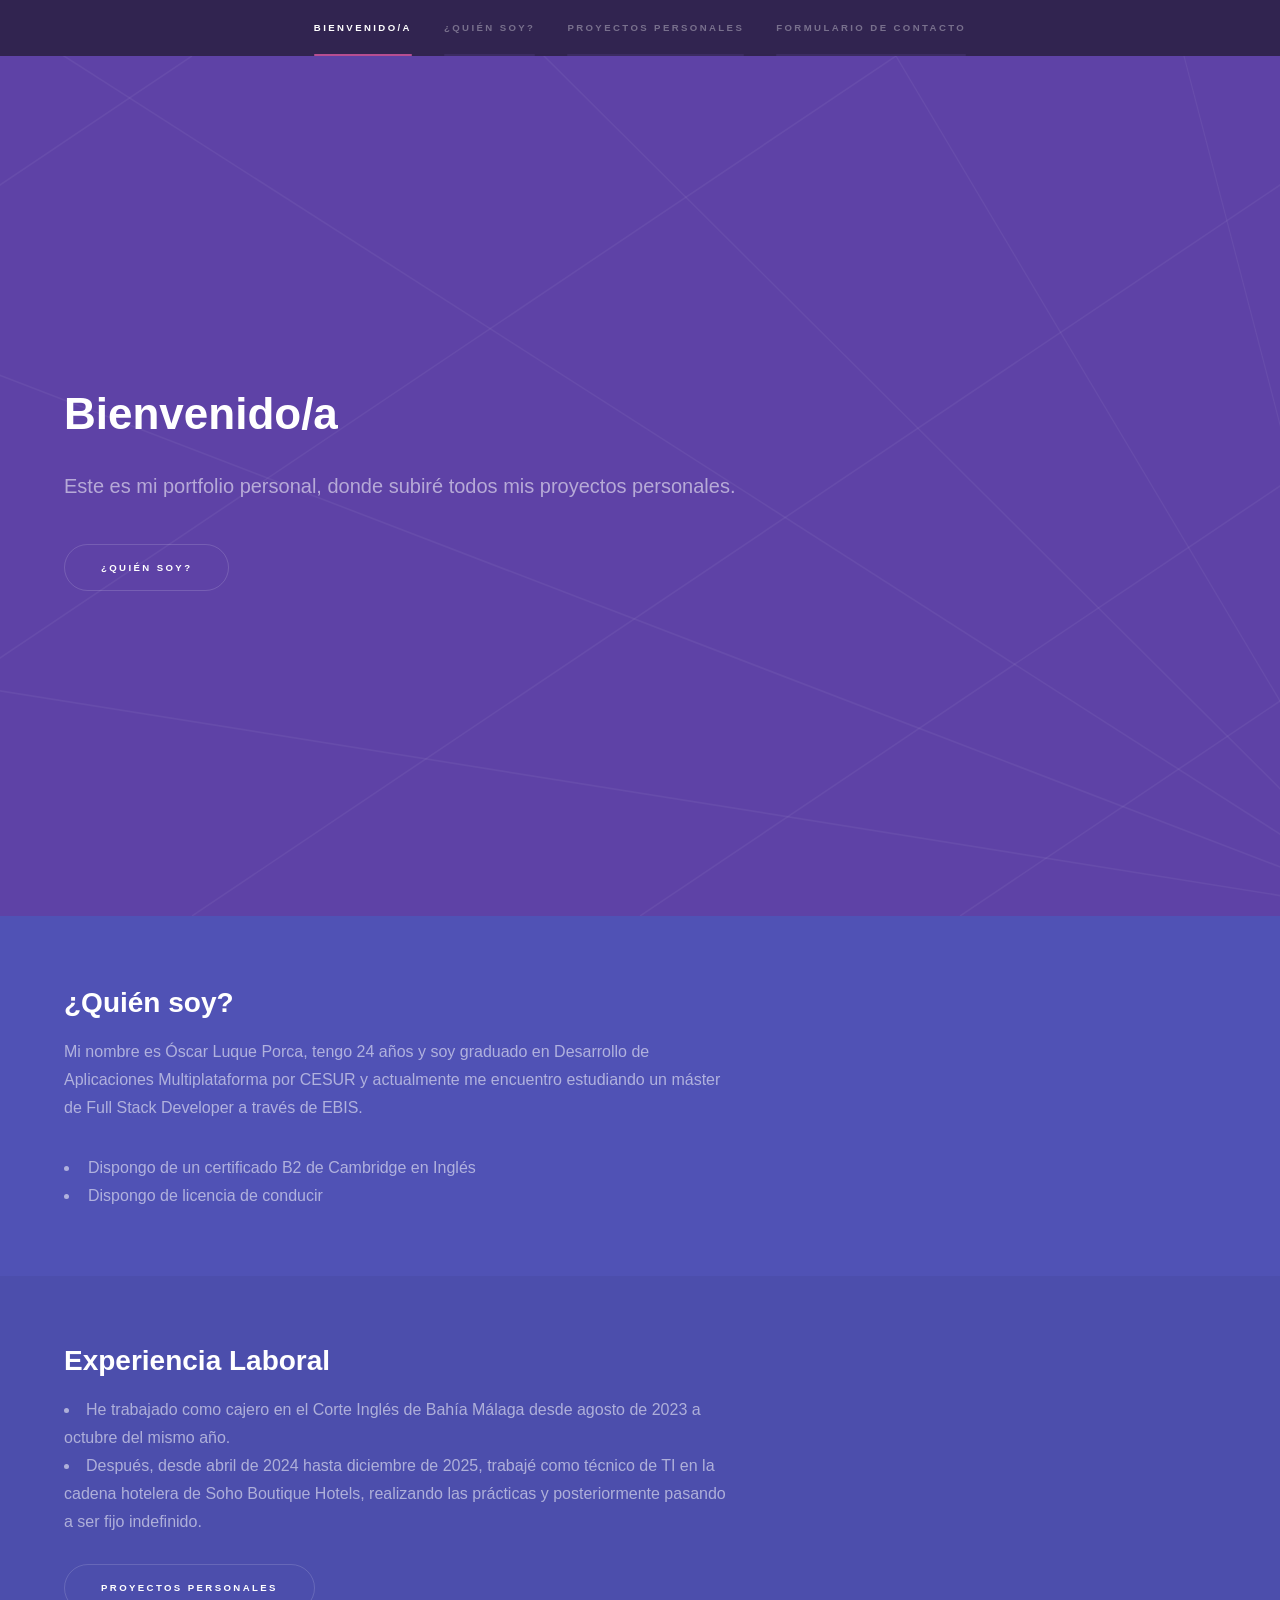
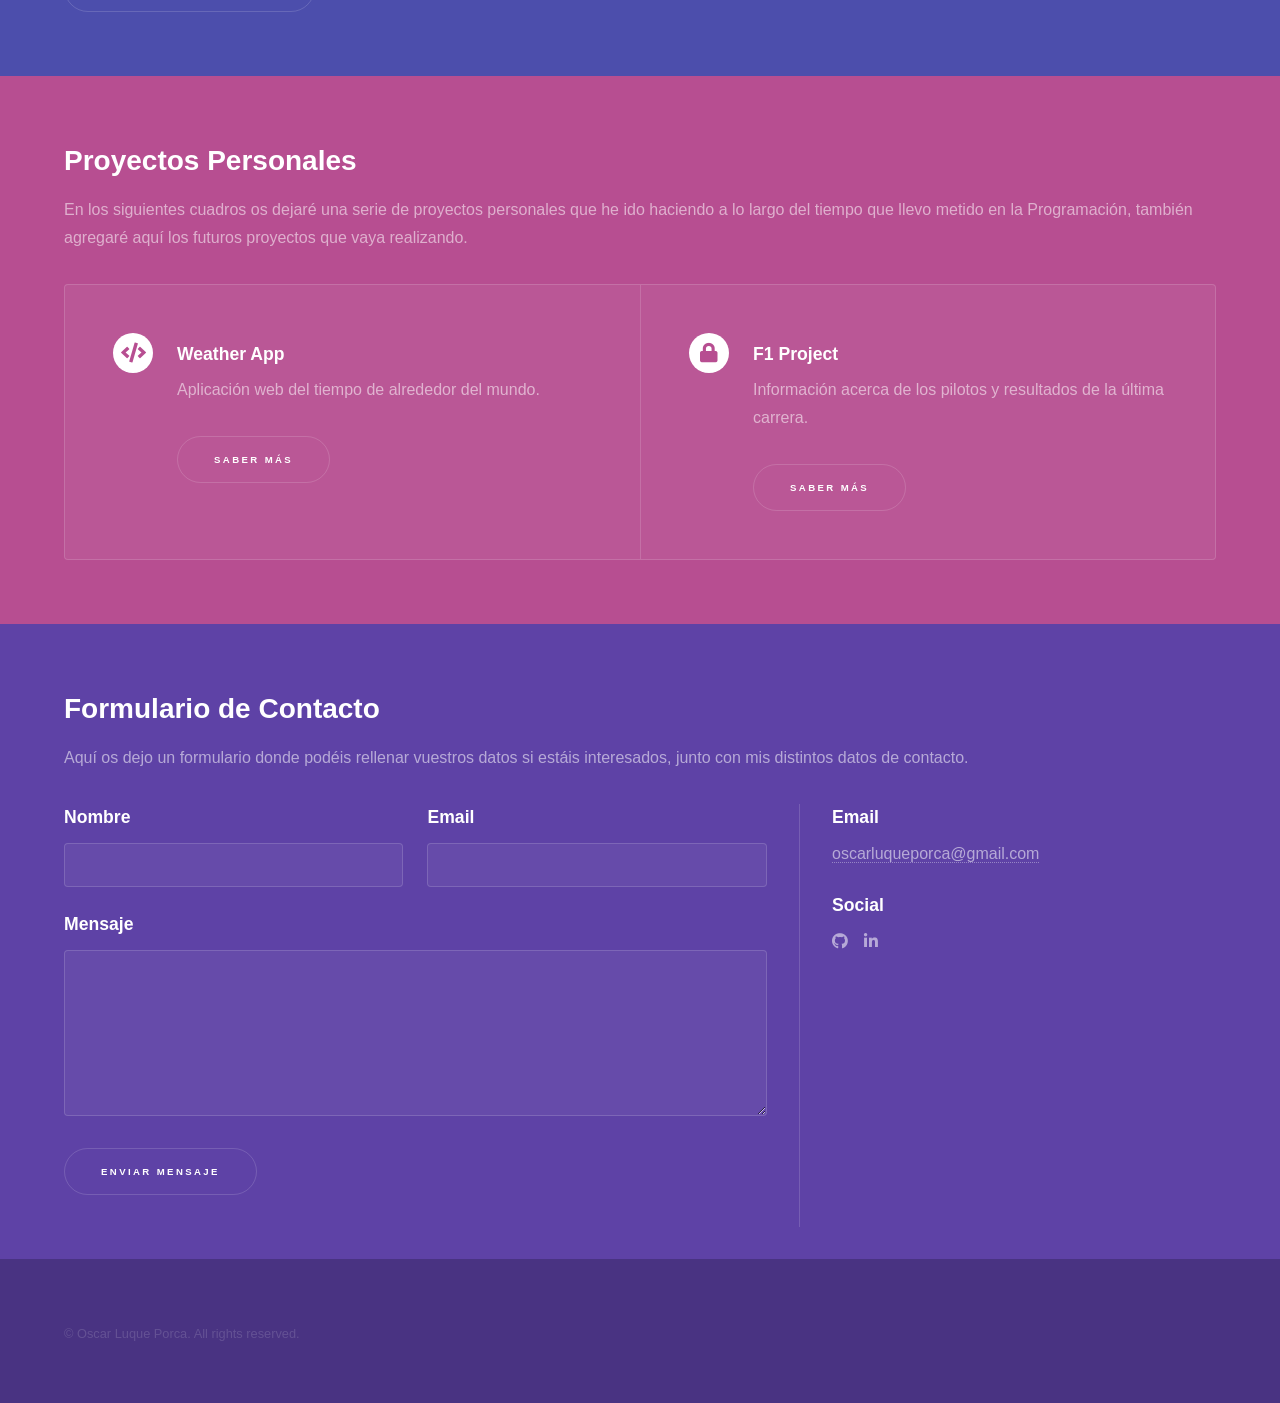
==== commit 6947a31e: "Update" ====
--- a/index.html
+++ b/index.html
@@ -99,14 +99,6 @@
 							<li><a href="f1_project.html" class="button">Saber más</a></li>
 						</ul>
 					</section>
-					<section>
-						<span class="icon solid major fa-cog"></span>
-						<h3>Los Simpsons</h3>
-						<p>Información sobre los distintos personajes de la famosa serie.</p>
-						<ul class="actions">
-							<li><a href="simpsons.html" class="button">Saber más</a></li>
-						</ul>
-					</section>
 				</div>
 			</div>
 		</section>
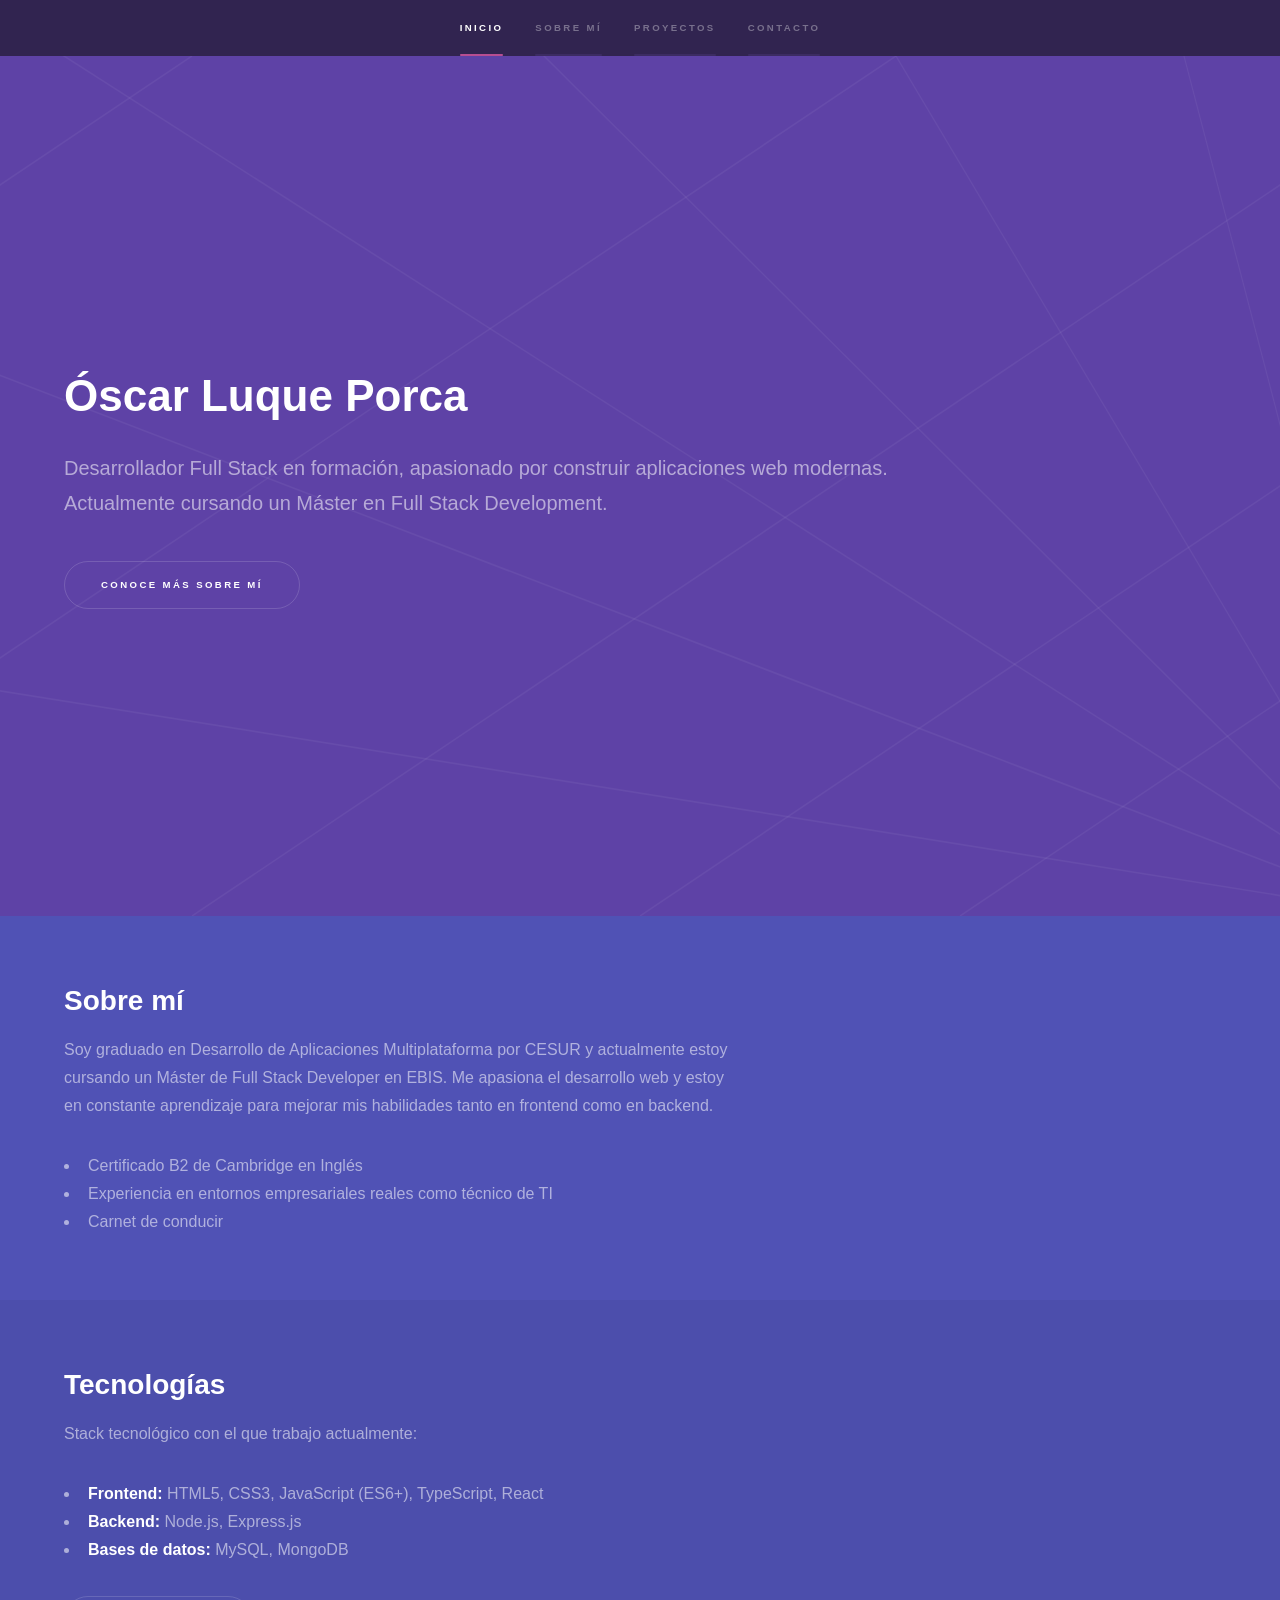
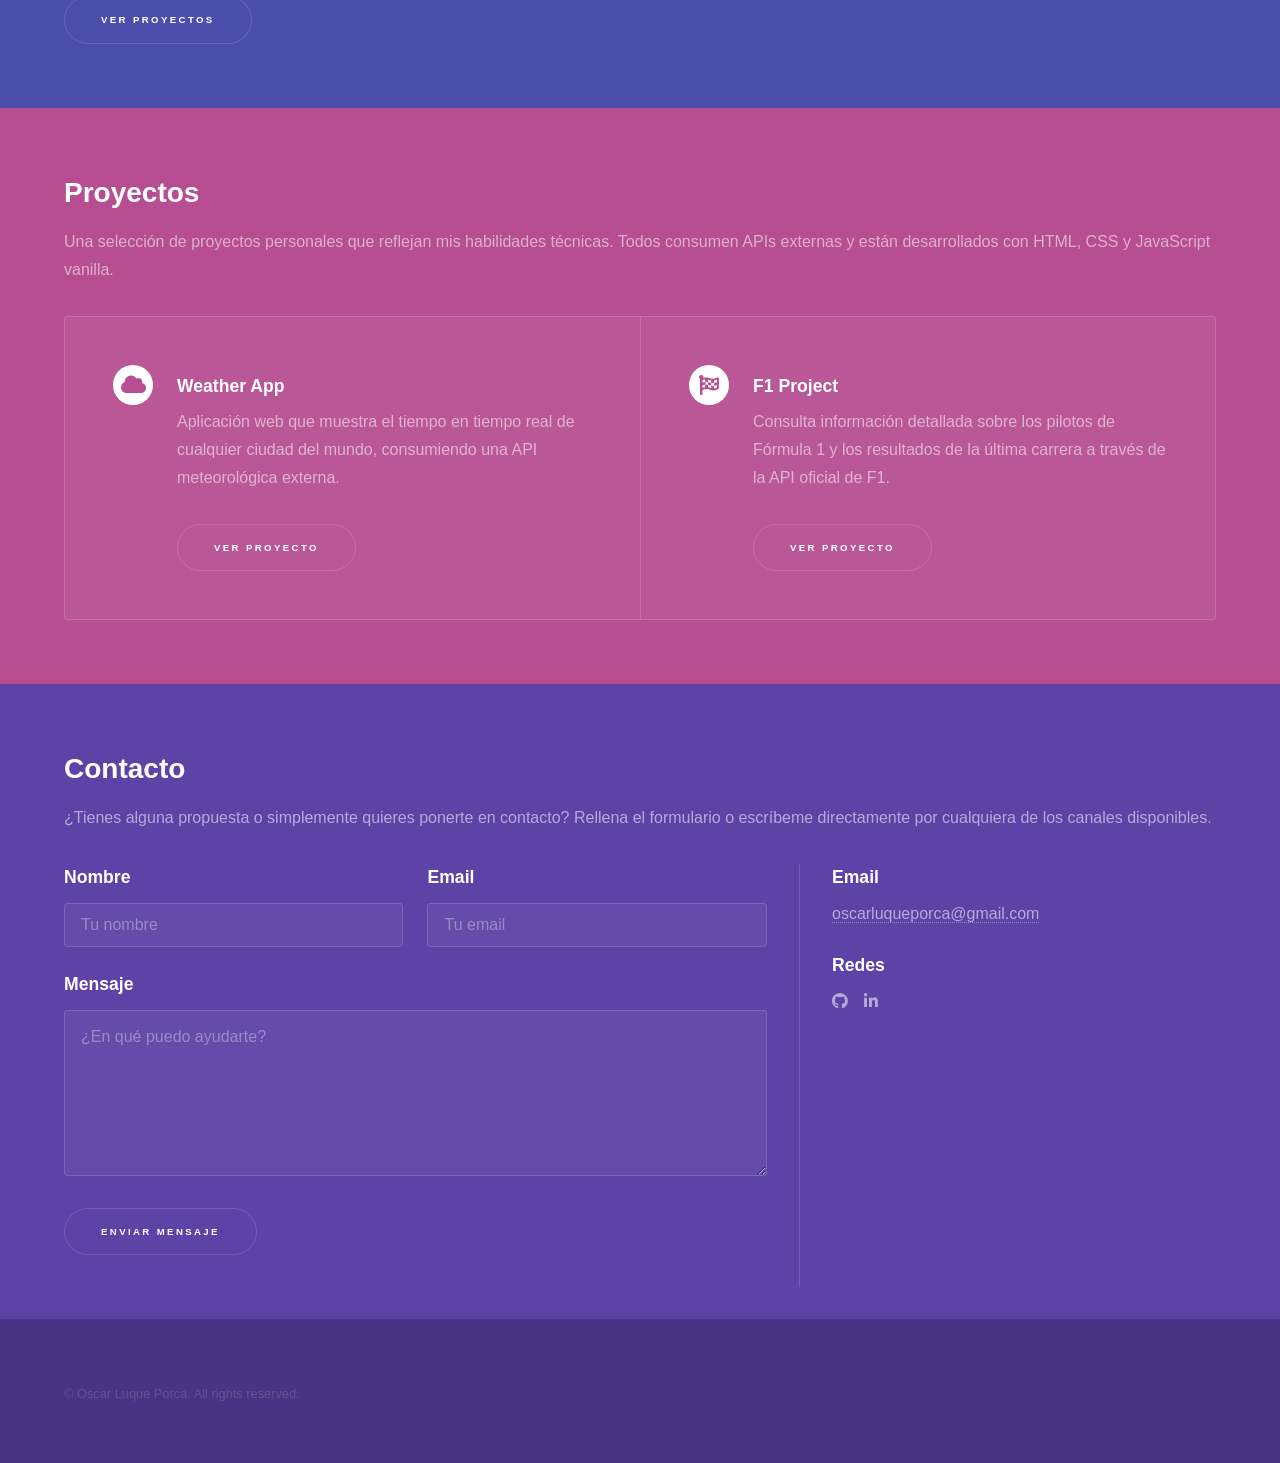
==== commit 2d306fed: "update all" ====
--- a/index.html
+++ b/index.html
@@ -2,9 +2,10 @@
 <html>
 
 <head>
-	<title>Portfolio Personal</title>
+	<title>Óscar Luque Porca – Full Stack Developer</title>
 	<meta charset="utf-8" />
 	<meta name="viewport" content="width=device-width, initial-scale=1, user-scalable=no" />
+	<meta name="description" content="Portfolio personal de Óscar Luque Porca, desarrollador Full Stack especializado en JavaScript, Node.js y React." />
 	<link rel="stylesheet" href="assets/css/main.css" />
 	<noscript>
 		<link rel="stylesheet" href="assets/css/noscript.css" />
@@ -18,10 +19,10 @@
 		<div class="inner">
 			<nav>
 				<ul>
-					<li><a href="#intro">Bienvenido/a</a></li>
-					<li><a href="#one">¿Quién soy?</a></li>
-					<li><a href="#two">Proyectos Personales</a></li>
-					<li><a href="#three">Formulario de contacto</a></li>
+					<li><a href="#intro">Inicio</a></li>
+					<li><a href="#one">Sobre mí</a></li>
+					<li><a href="#two">Proyectos</a></li>
+					<li><a href="#three">Contacto</a></li>
 				</ul>
 			</nav>
 		</div>
@@ -33,11 +34,11 @@
 		<!-- Intro -->
 		<section id="intro" class="wrapper style1 fullscreen fade-up">
 			<div class="inner">
-				<h1>Bienvenido/a</h1>
-				<p>Este es mi portfolio personal, donde subiré todos mis proyectos personales.<br>
-				</p>
+				<h1>Óscar Luque Porca</h1>
+				<p>Desarrollador Full Stack en formación, apasionado por construir aplicaciones web modernas.<br />
+				Actualmente cursando un Máster en Full Stack Development.</p>
 				<ul class="actions">
-					<li><a href="#one" class="button scrolly">¿Quién soy?</a></li>
+					<li><a href="#one" class="button scrolly">Conoce más sobre mí</a></li>
 				</ul>
 			</div>
 		</section>
@@ -45,16 +46,17 @@
 		<!-- One -->
 		<section id="one" class="wrapper style2 spotlights">
 			<section>
-				
 				<div class="content">
 					<div class="inner">
-						<h2>¿Quién soy?</h2>
-						<p>Mi nombre es Óscar Luque Porca, tengo 24 años y soy graduado en Desarrollo de Aplicaciones
-							Multiplataforma por CESUR y actualmente me encuentro estudiando un máster de Full Stack
-							Developer a través de EBIS.</p>
+						<h2>Sobre mí</h2>
+						<p>Soy graduado en Desarrollo de Aplicaciones Multiplataforma por CESUR y actualmente
+						estoy cursando un Máster de Full Stack Developer en EBIS. Me apasiona el desarrollo
+						web y estoy en constante aprendizaje para mejorar mis habilidades tanto en frontend
+						como en backend.</p>
 						<ul>
-							<li>Dispongo de un certificado B2 de Cambridge en Inglés</li>
-							<li>Dispongo de licencia de conducir</li>
+							<li>Certificado B2 de Cambridge en Inglés</li>
+							<li>Experiencia en entornos empresariales reales como técnico de TI</li>
+							<li>Carnet de conducir</li>
 						</ul>
 					</div>
 				</div>
@@ -62,71 +64,75 @@
 			<section>
 				<div class="content">
 					<div class="inner">
-						<h2>Experiencia Laboral</h2>
-						<li>He trabajado como cajero en el Corte Inglés de Bahía Málaga desde agosto de 2023 a octubre
-							del mismo año.</li>
-						<li>Después, desde abril de 2024 hasta diciembre de 2025, trabajé como técnico de TI en la
-							cadena hotelera de Soho Boutique Hotels, realizando las prácticas y posteriormente pasando a
-							ser fijo indefinido.</li><br>
+						<h2>Tecnologías</h2>
+						<p>Stack tecnológico con el que trabajo actualmente:</p>
+						<ul>
+							<li><strong>Frontend:</strong> HTML5, CSS3, JavaScript (ES6+), TypeScript, React</li>
+							<li><strong>Backend:</strong> Node.js, Express.js</li>
+							<li><strong>Bases de datos:</strong> MySQL, MongoDB</li>
+						</ul>
 						<ul class="actions">
-							<li><a href="#two" class="button scrolly">Proyectos Personales</a></li>
+							<li><a href="#two" class="button scrolly">Ver proyectos</a></li>
 						</ul>
 					</div>
 				</div>
 			</section>
 		</section>
+
 		<!-- Two -->
 		<section id="two" class="wrapper style3 fade-up">
 			<div class="inner">
-				<h2>Proyectos Personales</h2>
-				<p>En los siguientes cuadros os dejaré una serie de proyectos personales que he ido haciendo a lo largo
-					del tiempo que llevo metido en la Programación, también agregaré aquí los futuros proyectos que vaya
-					realizando.</p>
+				<h2>Proyectos</h2>
+				<p>Una selección de proyectos personales que reflejan mis habilidades técnicas.
+				Todos consumen APIs externas y están desarrollados con HTML, CSS y JavaScript vanilla.</p>
 				<div class="features">
 					<section>
-						<span class="icon solid major fa-code"></span>
+						<span class="icon solid major fa-cloud"></span>
 						<h3>Weather App</h3>
-						<p>Aplicación web del tiempo de alrededor del mundo.</p>
+						<p>Aplicación web que muestra el tiempo en tiempo real de cualquier ciudad del mundo,
+						consumiendo una API meteorológica externa.</p>
 						<ul class="actions">
-							<li><a href="weather.html" class="button">Saber más</a></li>
+							<li><a href="weather.html" class="button">Ver proyecto</a></li>
 						</ul>
 					</section>
 					<section>
-						<span class="icon solid major fa-lock"></span>
+						<span class="icon solid major fa-flag-checkered"></span>
 						<h3>F1 Project</h3>
-						<p>Información acerca de los pilotos y resultados de la última carrera.</p>
+						<p>Consulta información detallada sobre los pilotos de Fórmula 1 y los resultados
+						de la última carrera a través de la API oficial de F1.</p>
 						<ul class="actions">
-							<li><a href="f1_project.html" class="button">Saber más</a></li>
+							<li><a href="f1_project.html" class="button">Ver proyecto</a></li>
 						</ul>
 					</section>
 				</div>
 			</div>
 		</section>
+
 		<!-- Three -->
 		<section id="three" class="wrapper style1 fade-up">
 			<div class="inner">
-				<h2>Formulario de Contacto</h2>
-				<p>Aquí os dejo un formulario donde podéis rellenar vuestros datos si estáis interesados, junto con mis
-					distintos datos de contacto.</p>
+				<h2>Contacto</h2>
+				<p>¿Tienes alguna propuesta o simplemente quieres ponerte en contacto? Rellena el formulario
+				o escríbeme directamente por cualquiera de los canales disponibles.</p>
 				<div class="split style1">
 					<section>
-						<form method="post" action="https://formspree.io/f/xlgwwpaz" method="POST">
+						<form action="https://formspree.io/f/xlgwwpaz" method="POST">
 							<div class="fields">
 								<div class="field half">
 									<label for="name">Nombre</label>
-									<input type="text" name="name" id="name" />
+									<input type="text" name="name" id="name" placeholder="Tu nombre" />
 								</div>
 								<div class="field half">
 									<label for="email">Email</label>
-									<input type="text" name="email" id="email" />
+									<input type="email" name="email" id="email" placeholder="Tu email" />
 								</div>
 								<div class="field">
 									<label for="message">Mensaje</label>
-									<textarea name="message" id="message" rows="5"></textarea>
+									<textarea name="message" id="message" rows="5" placeholder="¿En qué puedo ayudarte?"></textarea>
 								</div>
 							</div>
 							<ul class="actions">
-								<li><button type="submit">Enviar Mensaje</button></li>
+								<li><button type="submit">Enviar mensaje</button></li>
 							</ul>
 						</form>
 					</section>
@@ -134,10 +140,10 @@
 						<ul class="contact">
 							<li>
 								<h3>Email</h3>
-								<a href="mailto:oscarluqueporca@gmail.com">oscarluqueporca@gmail.com</a>
+								<a href="mailto:oscarluqueporca@gmail.com?subject=Contacto desde tu Portfolio">oscarluqueporca@gmail.com</a>
 							</li>
 							<li>
-								<h3>Social</h3>
+								<h3>Redes</h3>
 								<ul class="icons">
 									<li><a href="https://github.com/OscarLP0909" target="_blank"
 											class="icon brands fa-github"><span class="label">GitHub</span></a></li>
@@ -158,7 +164,7 @@
 	<footer id="footer" class="wrapper style1-alt">
 		<div class="inner">
 			<ul class="menu">
-				<li>&copy; Oscar Luque Porca. All rights reserved.</li>
+				<li>&copy; Óscar Luque Porca. All rights reserved.</li>
 			</ul>
 		</div>
 	</footer>
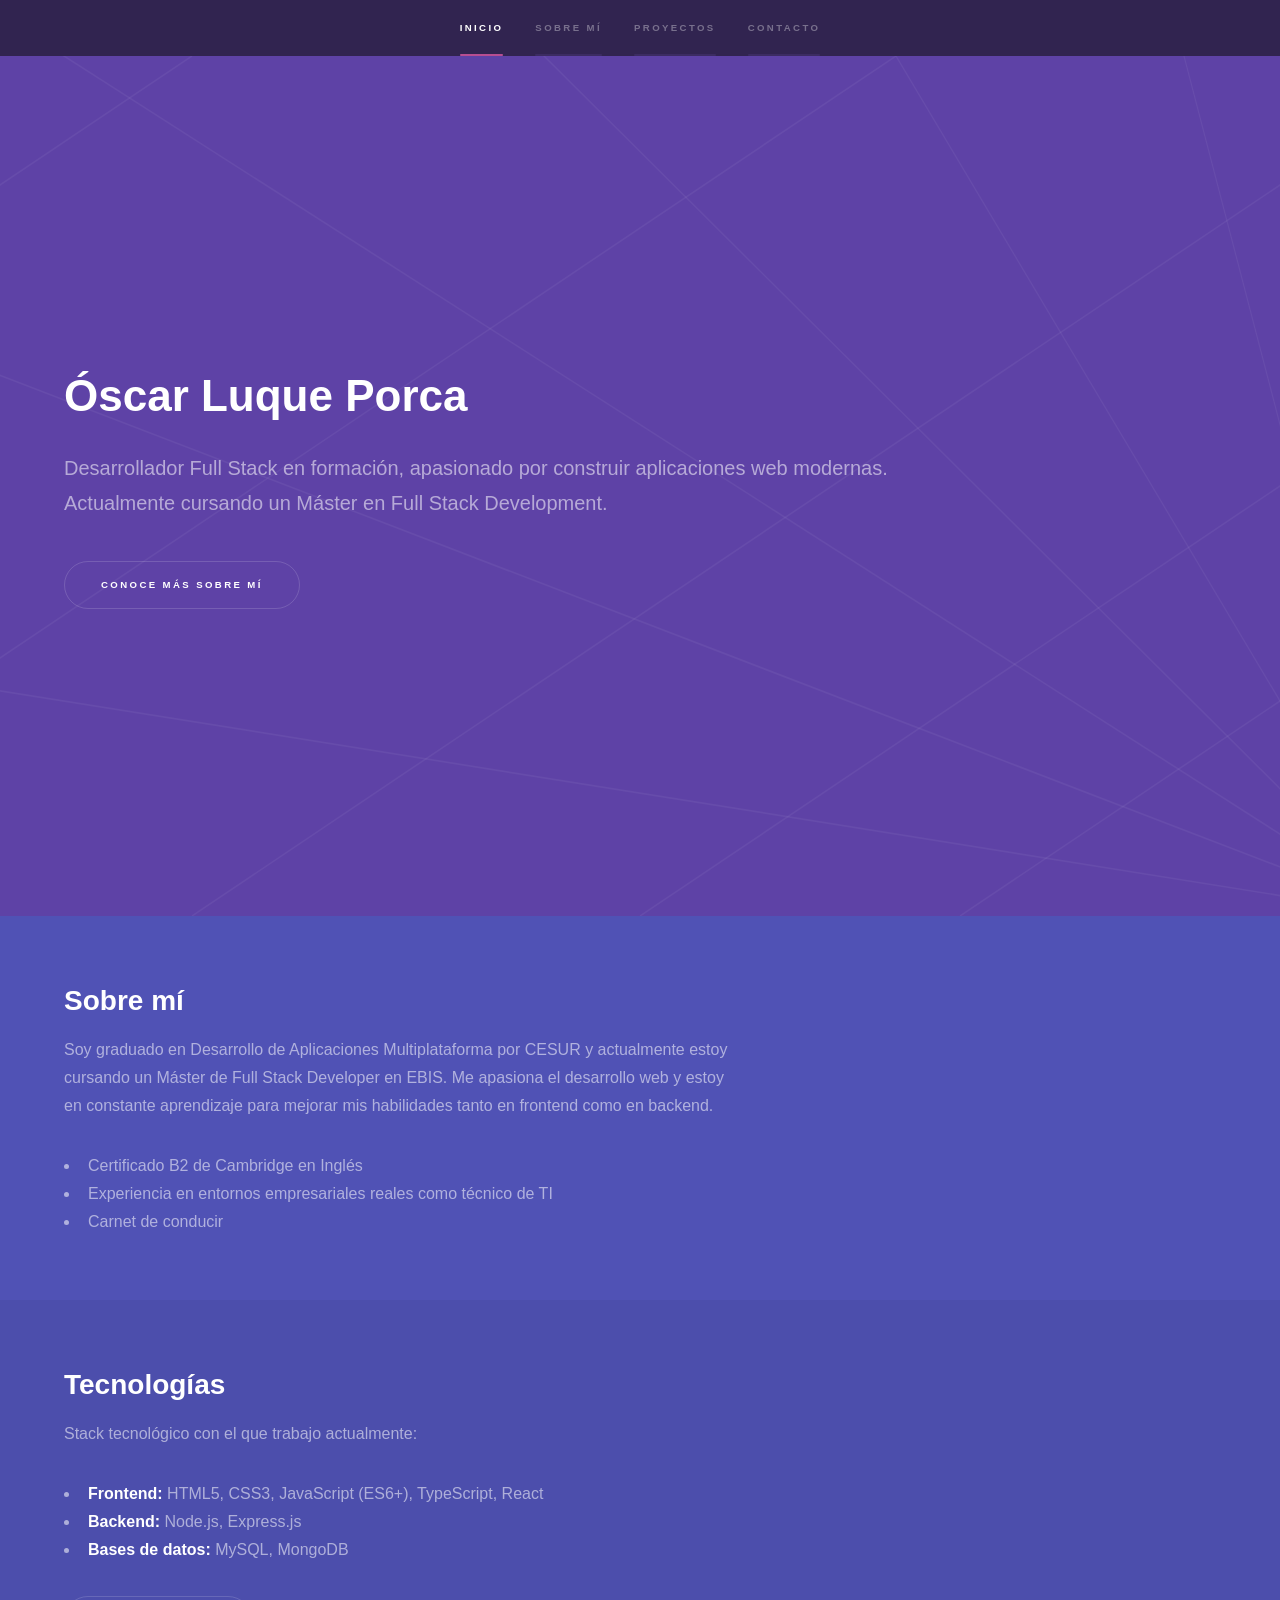
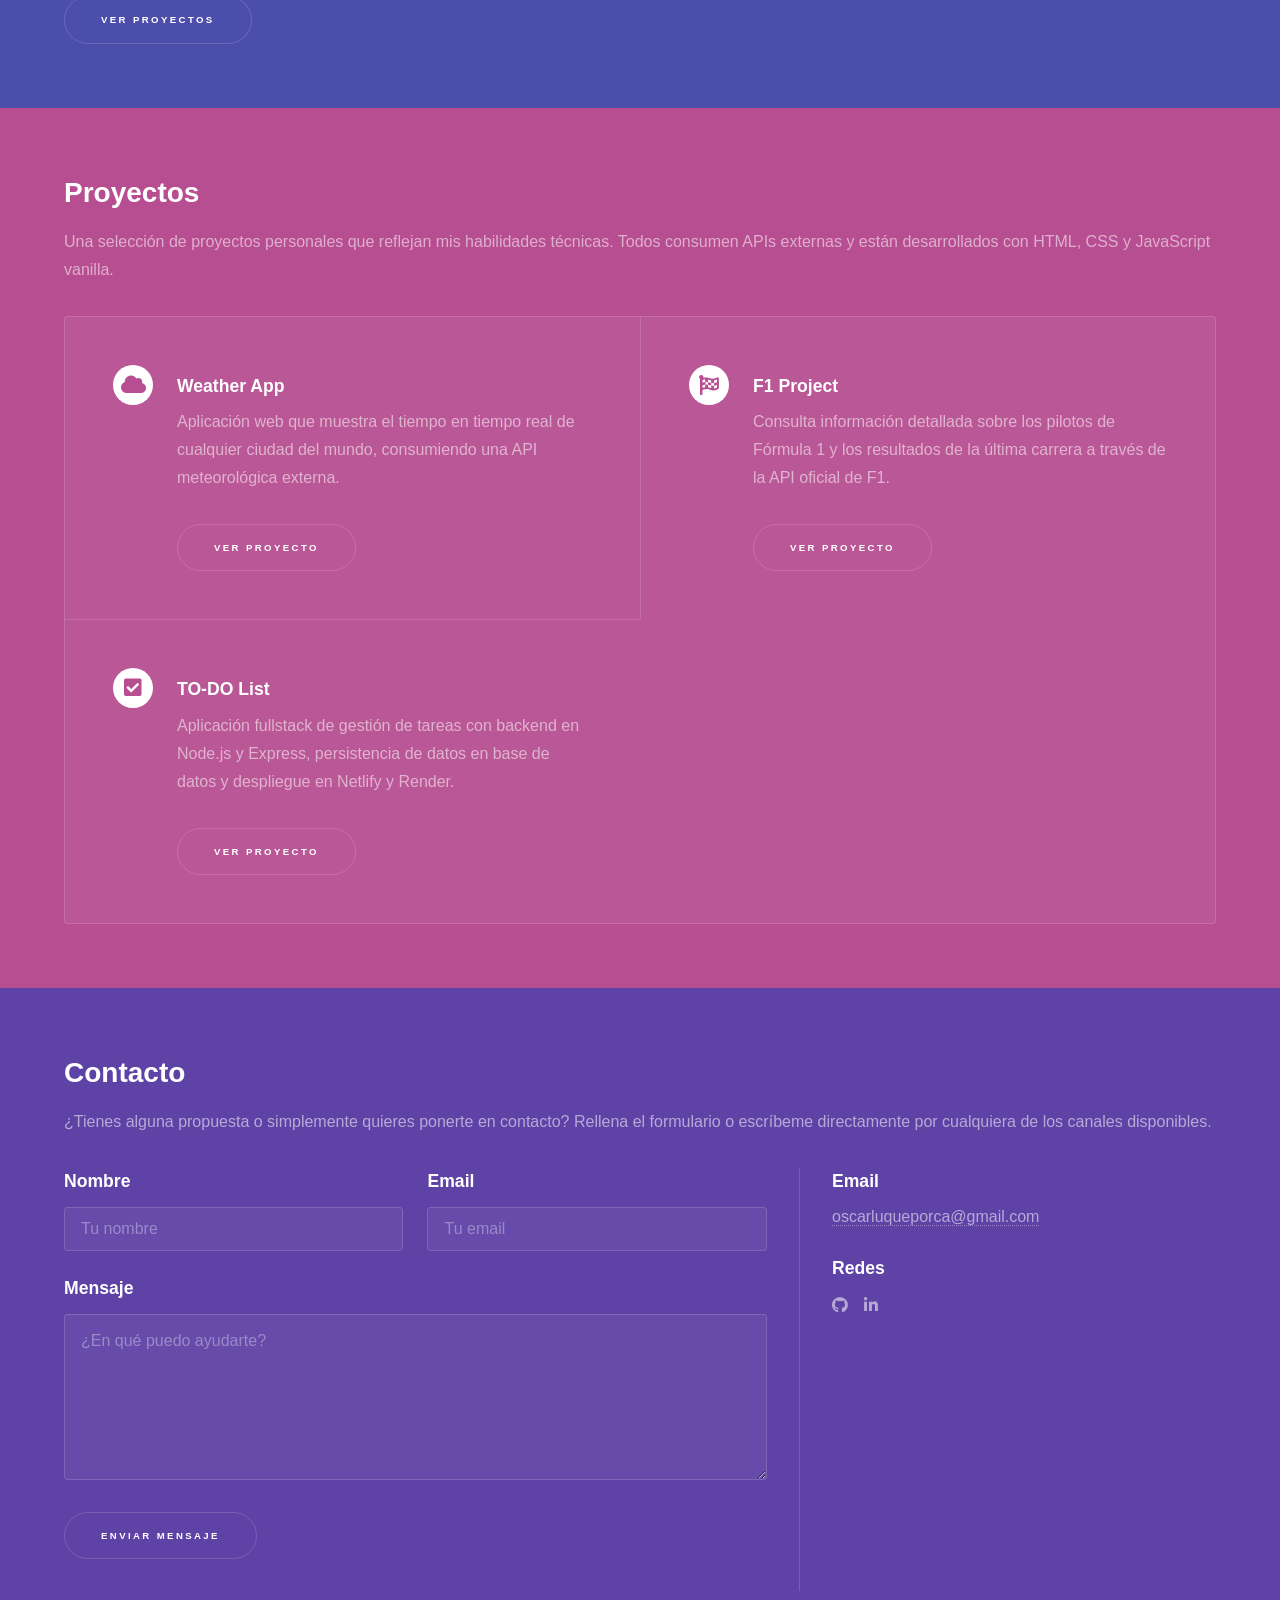
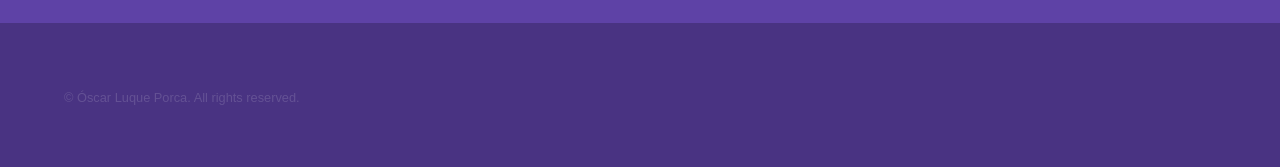
==== commit 3b044c0d: "to-do app" ====
--- a/index.html
+++ b/index.html
@@ -5,7 +5,8 @@
 	<title>Óscar Luque Porca – Full Stack Developer</title>
 	<meta charset="utf-8" />
 	<meta name="viewport" content="width=device-width, initial-scale=1, user-scalable=no" />
-	<meta name="description" content="Portfolio personal de Óscar Luque Porca, desarrollador Full Stack especializado en JavaScript, Node.js y React." />
+	<meta name="description"
+		content="Portfolio personal de Óscar Luque Porca, desarrollador Full Stack especializado en JavaScript, Node.js y React." />
 	<link rel="stylesheet" href="assets/css/main.css" />
 	<noscript>
 		<link rel="stylesheet" href="assets/css/noscript.css" />
@@ -36,7 +37,7 @@
 			<div class="inner">
 				<h1>Óscar Luque Porca</h1>
 				<p>Desarrollador Full Stack en formación, apasionado por construir aplicaciones web modernas.<br />
-				Actualmente cursando un Máster en Full Stack Development.</p>
+					Actualmente cursando un Máster en Full Stack Development.</p>
 				<ul class="actions">
 					<li><a href="#one" class="button scrolly">Conoce más sobre mí</a></li>
 				</ul>
@@ -50,9 +51,9 @@
 					<div class="inner">
 						<h2>Sobre mí</h2>
 						<p>Soy graduado en Desarrollo de Aplicaciones Multiplataforma por CESUR y actualmente
-						estoy cursando un Máster de Full Stack Developer en EBIS. Me apasiona el desarrollo
-						web y estoy en constante aprendizaje para mejorar mis habilidades tanto en frontend
-						como en backend.</p>
+							estoy cursando un Máster de Full Stack Developer en EBIS. Me apasiona el desarrollo
+							web y estoy en constante aprendizaje para mejorar mis habilidades tanto en frontend
+							como en backend.</p>
 						<ul>
 							<li>Certificado B2 de Cambridge en Inglés</li>
 							<li>Experiencia en entornos empresariales reales como técnico de TI</li>
@@ -84,13 +85,13 @@
 			<div class="inner">
 				<h2>Proyectos</h2>
 				<p>Una selección de proyectos personales que reflejan mis habilidades técnicas.
-				Todos consumen APIs externas y están desarrollados con HTML, CSS y JavaScript vanilla.</p>
+					Todos consumen APIs externas y están desarrollados con HTML, CSS y JavaScript vanilla.</p>
 				<div class="features">
 					<section>
 						<span class="icon solid major fa-cloud"></span>
 						<h3>Weather App</h3>
 						<p>Aplicación web que muestra el tiempo en tiempo real de cualquier ciudad del mundo,
-						consumiendo una API meteorológica externa.</p>
+							consumiendo una API meteorológica externa.</p>
 						<ul class="actions">
 							<li><a href="weather.html" class="button">Ver proyecto</a></li>
 						</ul>
@@ -99,9 +100,19 @@
 						<span class="icon solid major fa-flag-checkered"></span>
 						<h3>F1 Project</h3>
 						<p>Consulta información detallada sobre los pilotos de Fórmula 1 y los resultados
-						de la última carrera a través de la API oficial de F1.</p>
+							de la última carrera a través de la API oficial de F1.</p>
 						<ul class="actions">
 							<li><a href="f1_project.html" class="button">Ver proyecto</a></li>
+						</ul>
+					</section>
+
+					<section>
+						<span class="icon solid major fa-check-square"></span>
+						<h3>TO-DO List</h3>
+						<p>Aplicación fullstack de gestión de tareas con backend en Node.js y Express,
+							persistencia de datos en base de datos y despliegue en Netlify y Render.</p>
+						<ul class="actions">
+							<li><a href="to-do-list.html" class="button">Ver proyecto</a></li>
 						</ul>
 					</section>
 				</div>
@@ -113,7 +124,7 @@
 			<div class="inner">
 				<h2>Contacto</h2>
 				<p>¿Tienes alguna propuesta o simplemente quieres ponerte en contacto? Rellena el formulario
-				o escríbeme directamente por cualquiera de los canales disponibles.</p>
+					o escríbeme directamente por cualquiera de los canales disponibles.</p>
 				<div class="split style1">
 					<section>
 						<form action="https://formspree.io/f/xlgwwpaz" method="POST">
@@ -128,7 +139,8 @@
 								</div>
 								<div class="field">
 									<label for="message">Mensaje</label>
-									<textarea name="message" id="message" rows="5" placeholder="¿En qué puedo ayudarte?"></textarea>
+									<textarea name="message" id="message" rows="5"
+										placeholder="¿En qué puedo ayudarte?"></textarea>
 								</div>
 							</div>
 							<ul class="actions">
@@ -140,7 +152,8 @@
 						<ul class="contact">
 							<li>
 								<h3>Email</h3>
-								<a href="mailto:oscarluqueporca@gmail.com?subject=Contacto desde tu Portfolio">oscarluqueporca@gmail.com</a>
+								<a
+									href="mailto:oscarluqueporca@gmail.com?subject=Contacto desde tu Portfolio">oscarluqueporca@gmail.com</a>
 							</li>
 							<li>
 								<h3>Redes</h3>
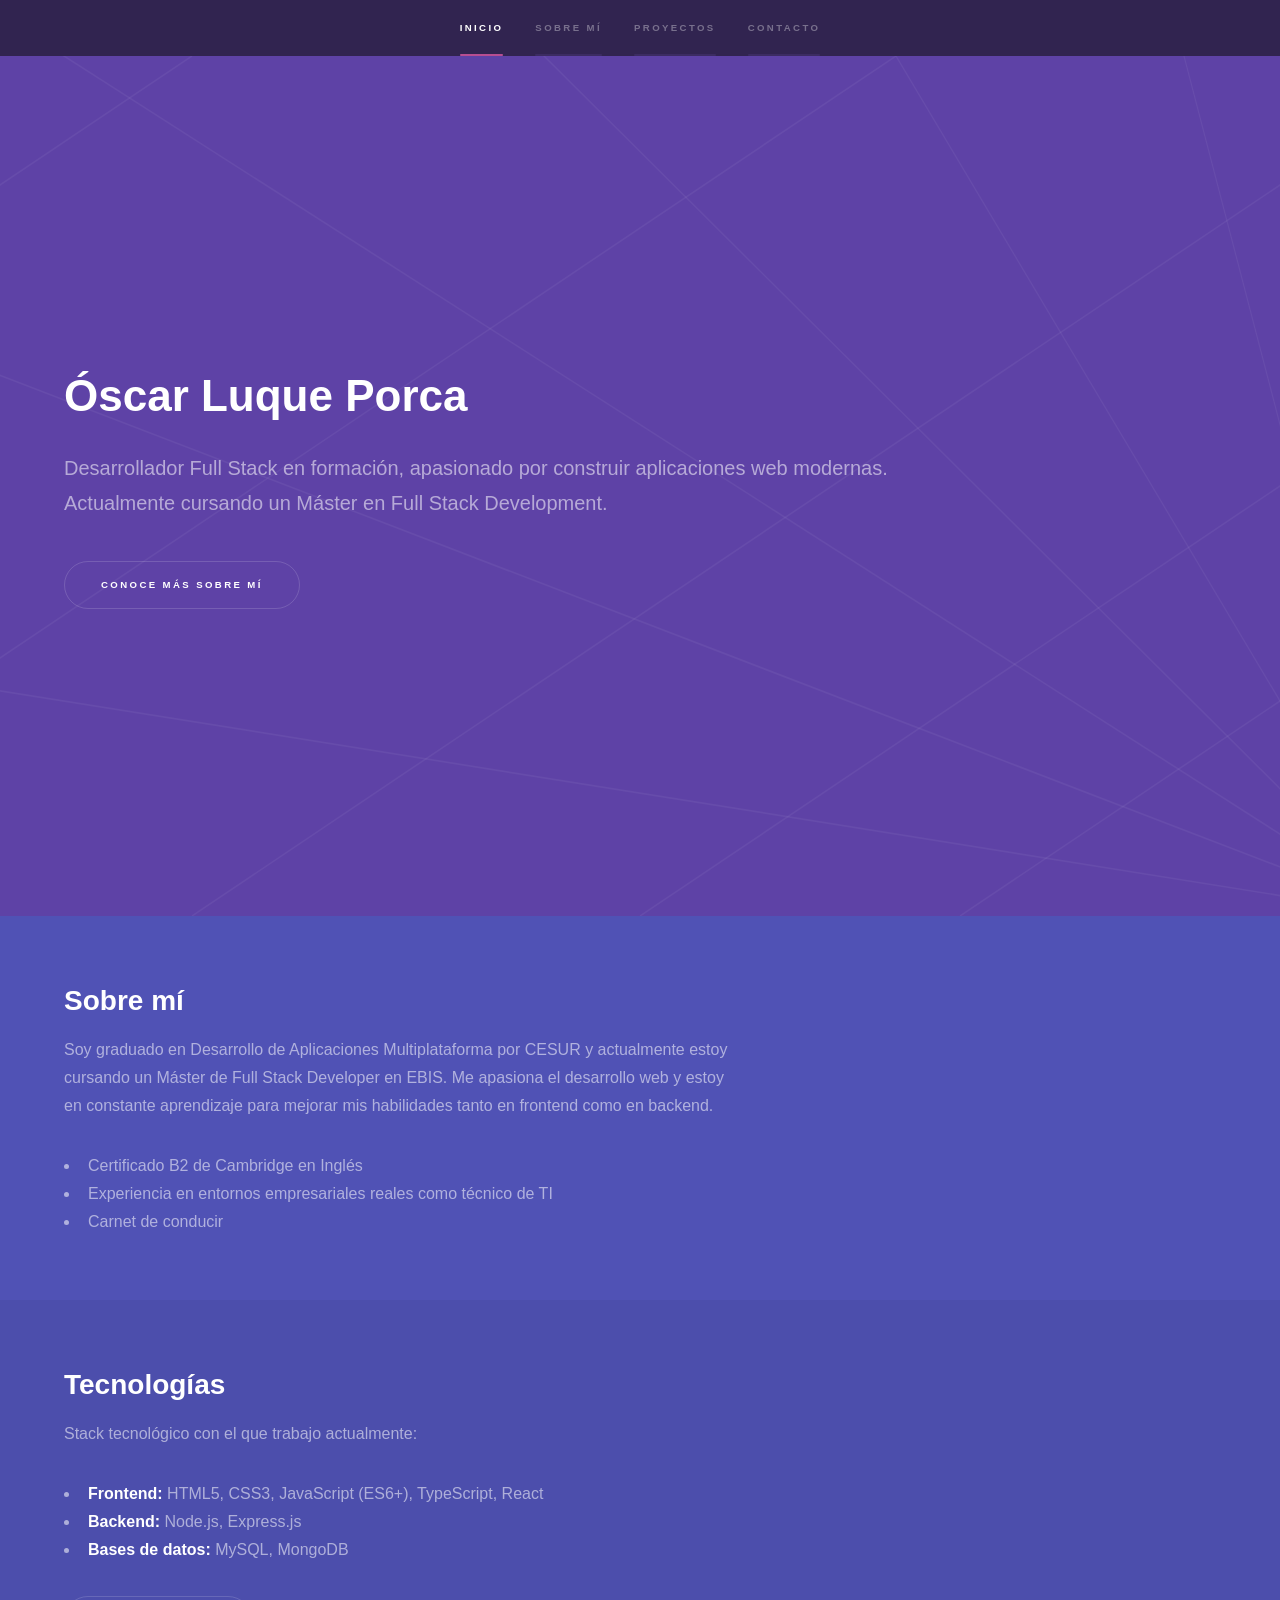
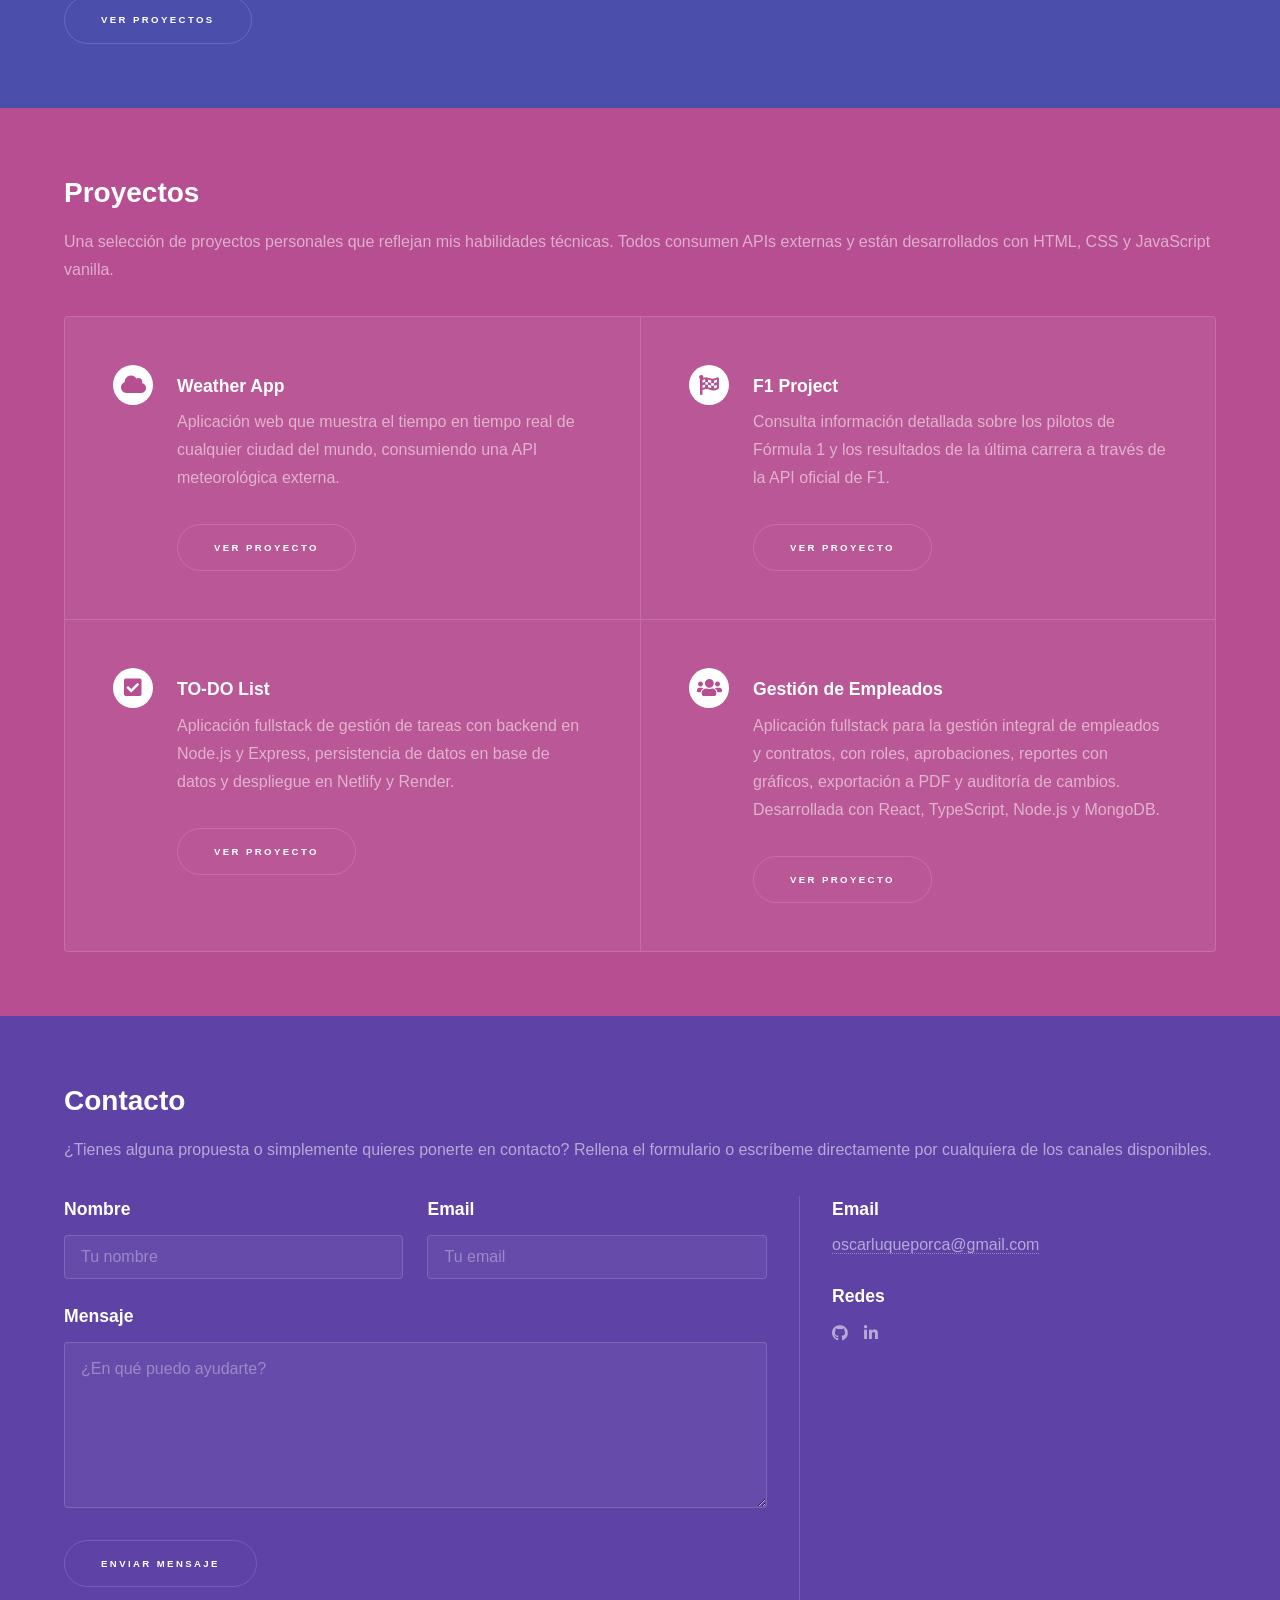
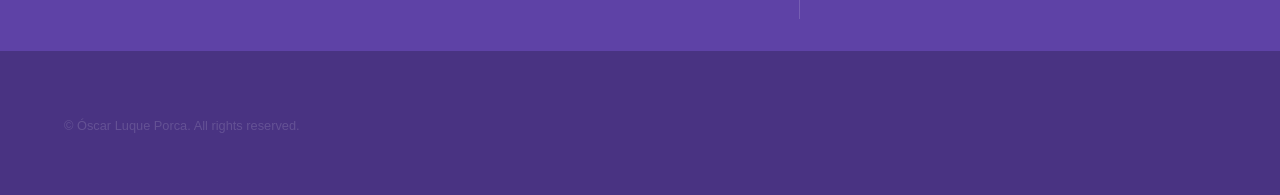
==== commit c49c7248: "proyecto empleados añadido" ====
--- a/index.html
+++ b/index.html
@@ -113,6 +113,17 @@
 							persistencia de datos en base de datos y despliegue en Netlify y Render.</p>
 						<ul class="actions">
 							<li><a href="to-do-list.html" class="button">Ver proyecto</a></li>
+						</ul>
+					</section>
+
+					<section>
+						<span class="icon solid major fa-users"></span>
+						<h3>Gestión de Empleados</h3>
+						<p>Aplicación fullstack para la gestión integral de empleados y contratos, con roles,
+							aprobaciones, reportes con gráficos, exportación a PDF y auditoría de cambios.
+							Desarrollada con React, TypeScript, Node.js y MongoDB.</p>
+						<ul class="actions">
+							<li><a href="empleados.html" class="button">Ver proyecto</a></li>
 						</ul>
 					</section>
 				</div>
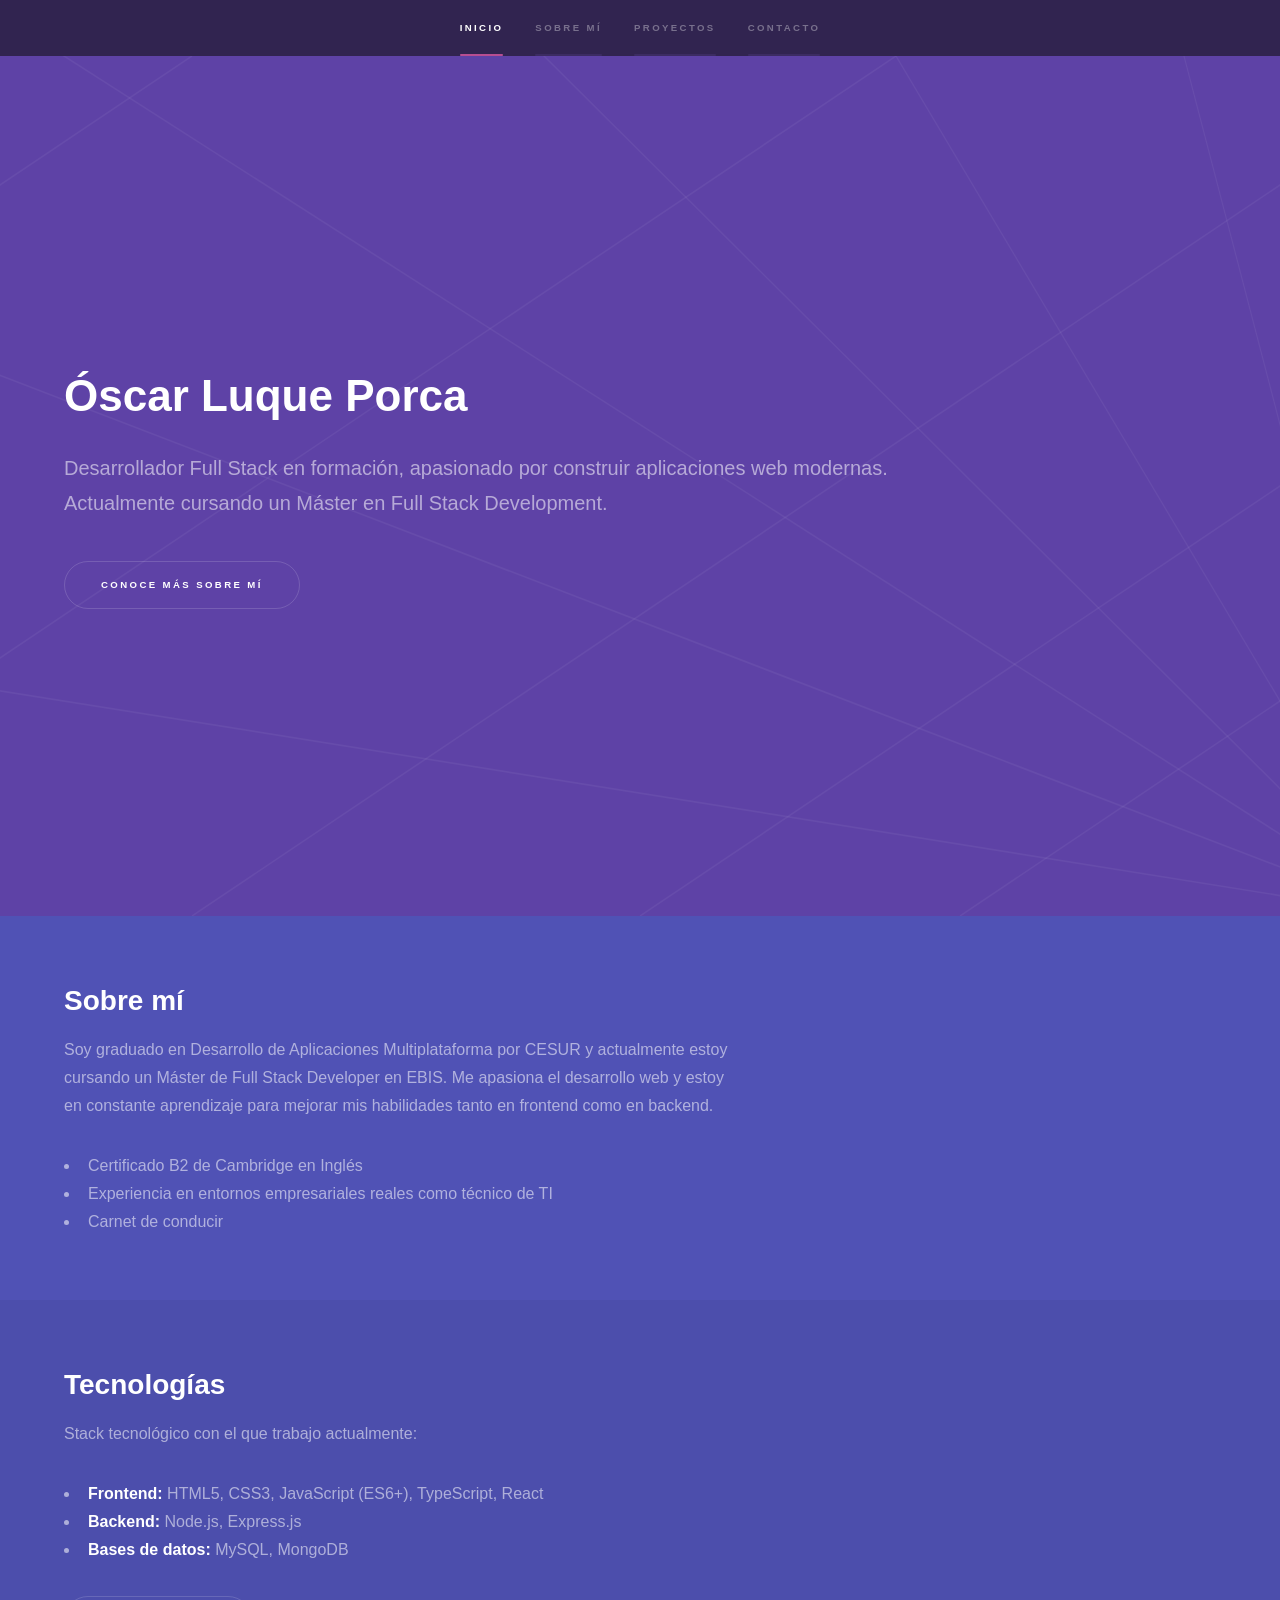
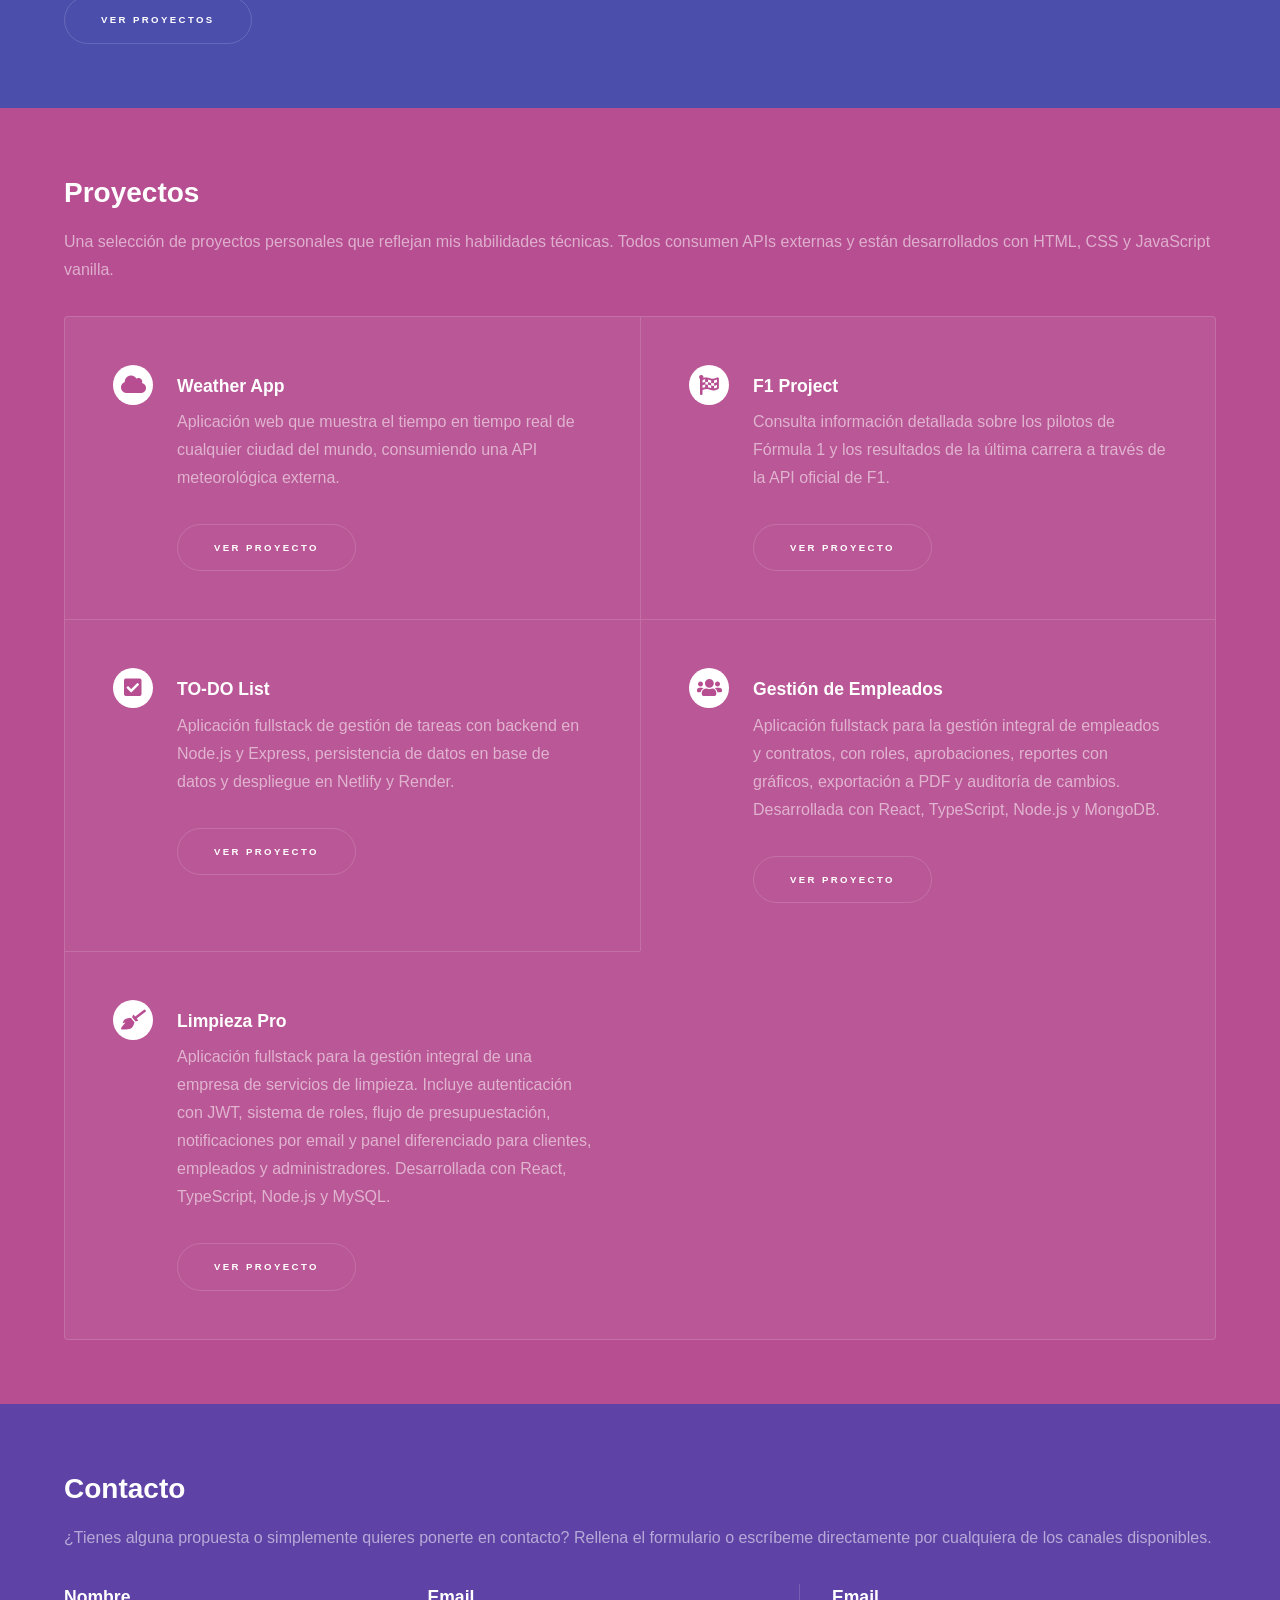
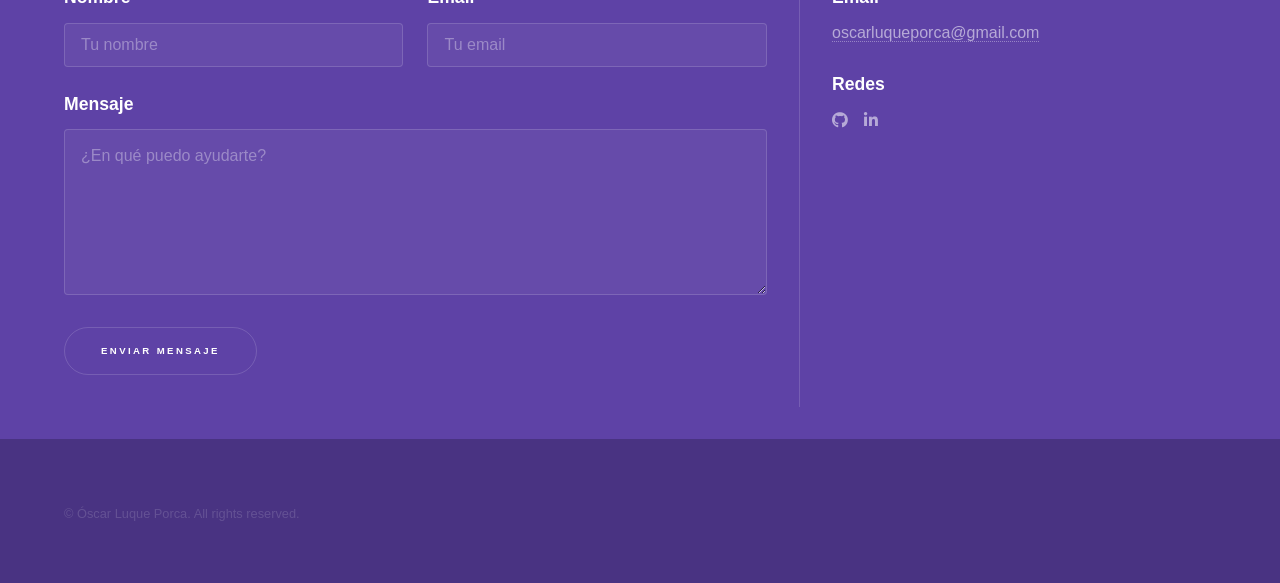
==== commit e1235621: "Limpieza App añadida" ====
--- a/index.html
+++ b/index.html
@@ -126,6 +126,19 @@
 							<li><a href="empleados.html" class="button">Ver proyecto</a></li>
 						</ul>
 					</section>
+
+					<section>
+						<span class="icon solid major fa-broom"></span>
+						<h3>Limpieza Pro</h3>
+						<p>Aplicación fullstack para la gestión integral de una empresa de servicios de limpieza.
+							Incluye autenticación con JWT, sistema de roles, flujo de presupuestación,
+							notificaciones por email y panel diferenciado para clientes, empleados y administradores.
+							Desarrollada con React, TypeScript, Node.js y MySQL.</p>
+						<ul class="actions">
+							<li><a href="limpieza.html" class="button">Ver proyecto</a></li>
+						</ul>
+					</section>
+
 				</div>
 			</div>
 		</section>
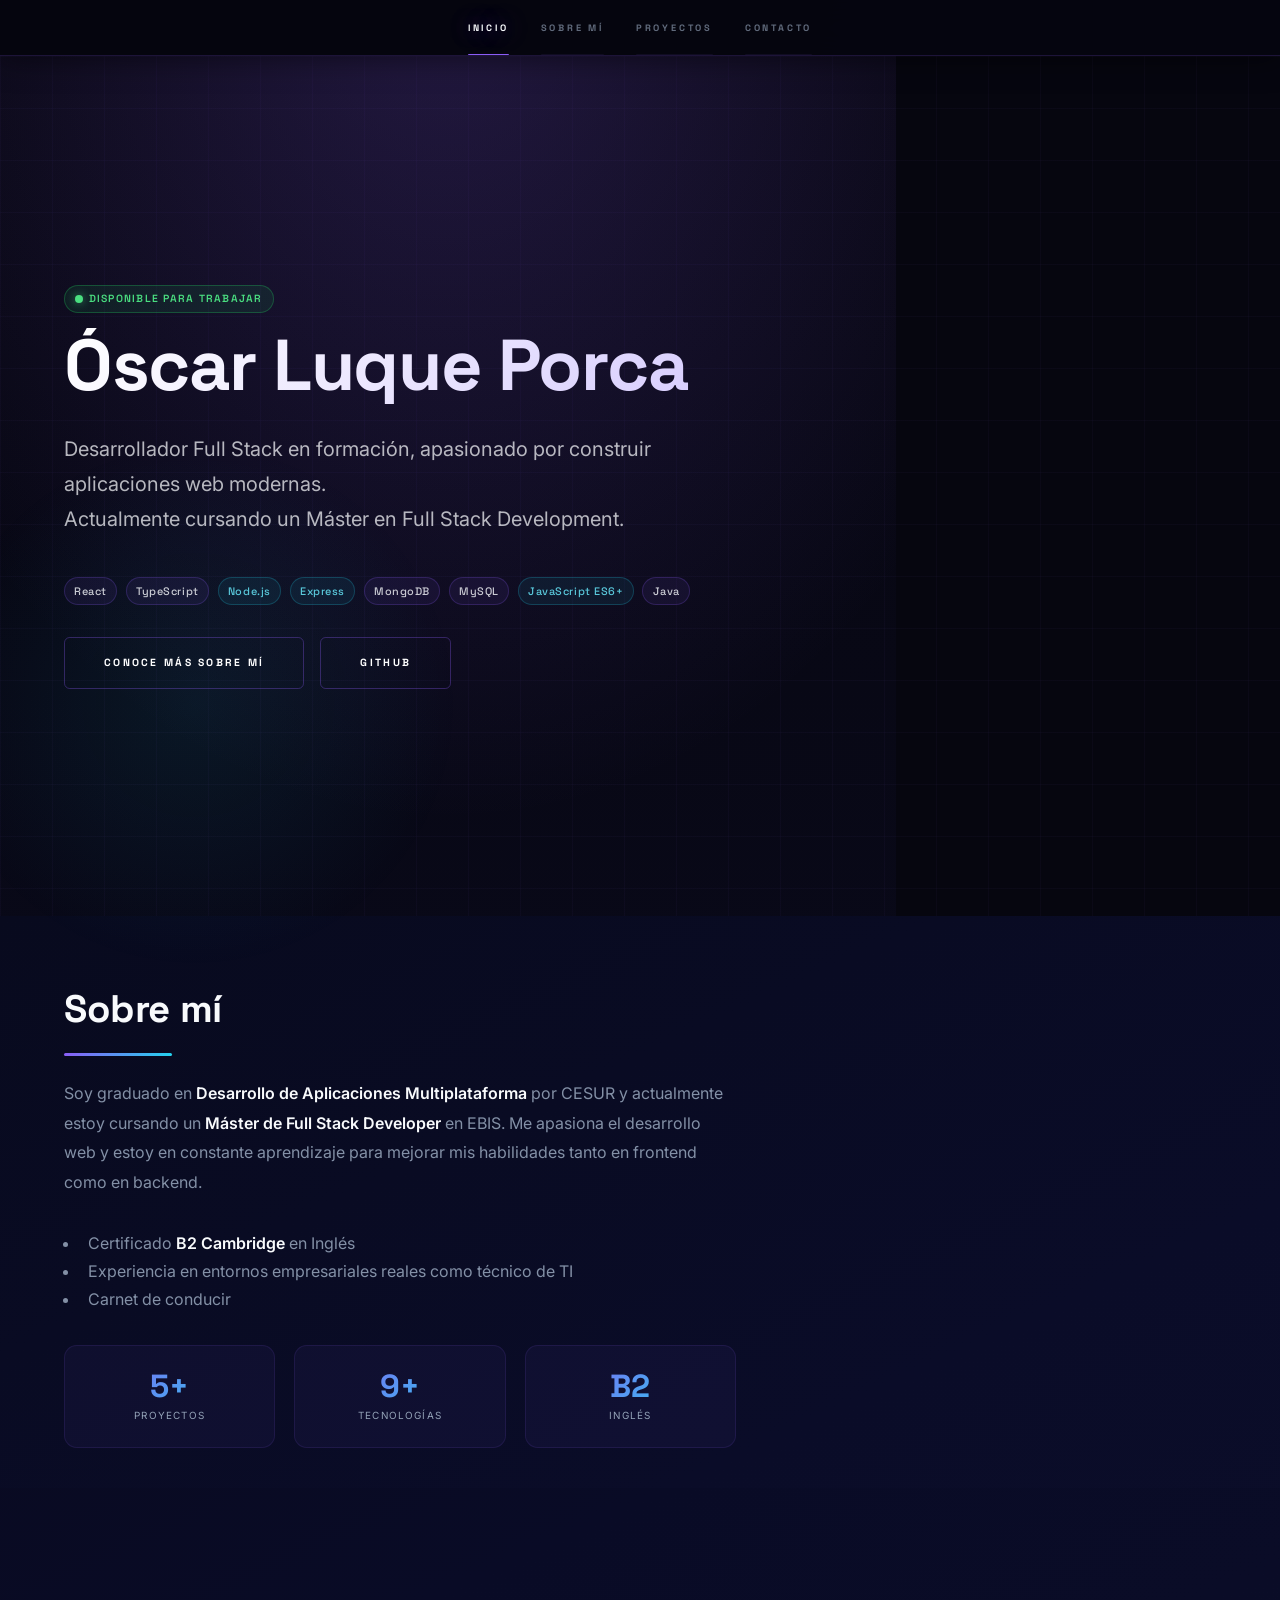
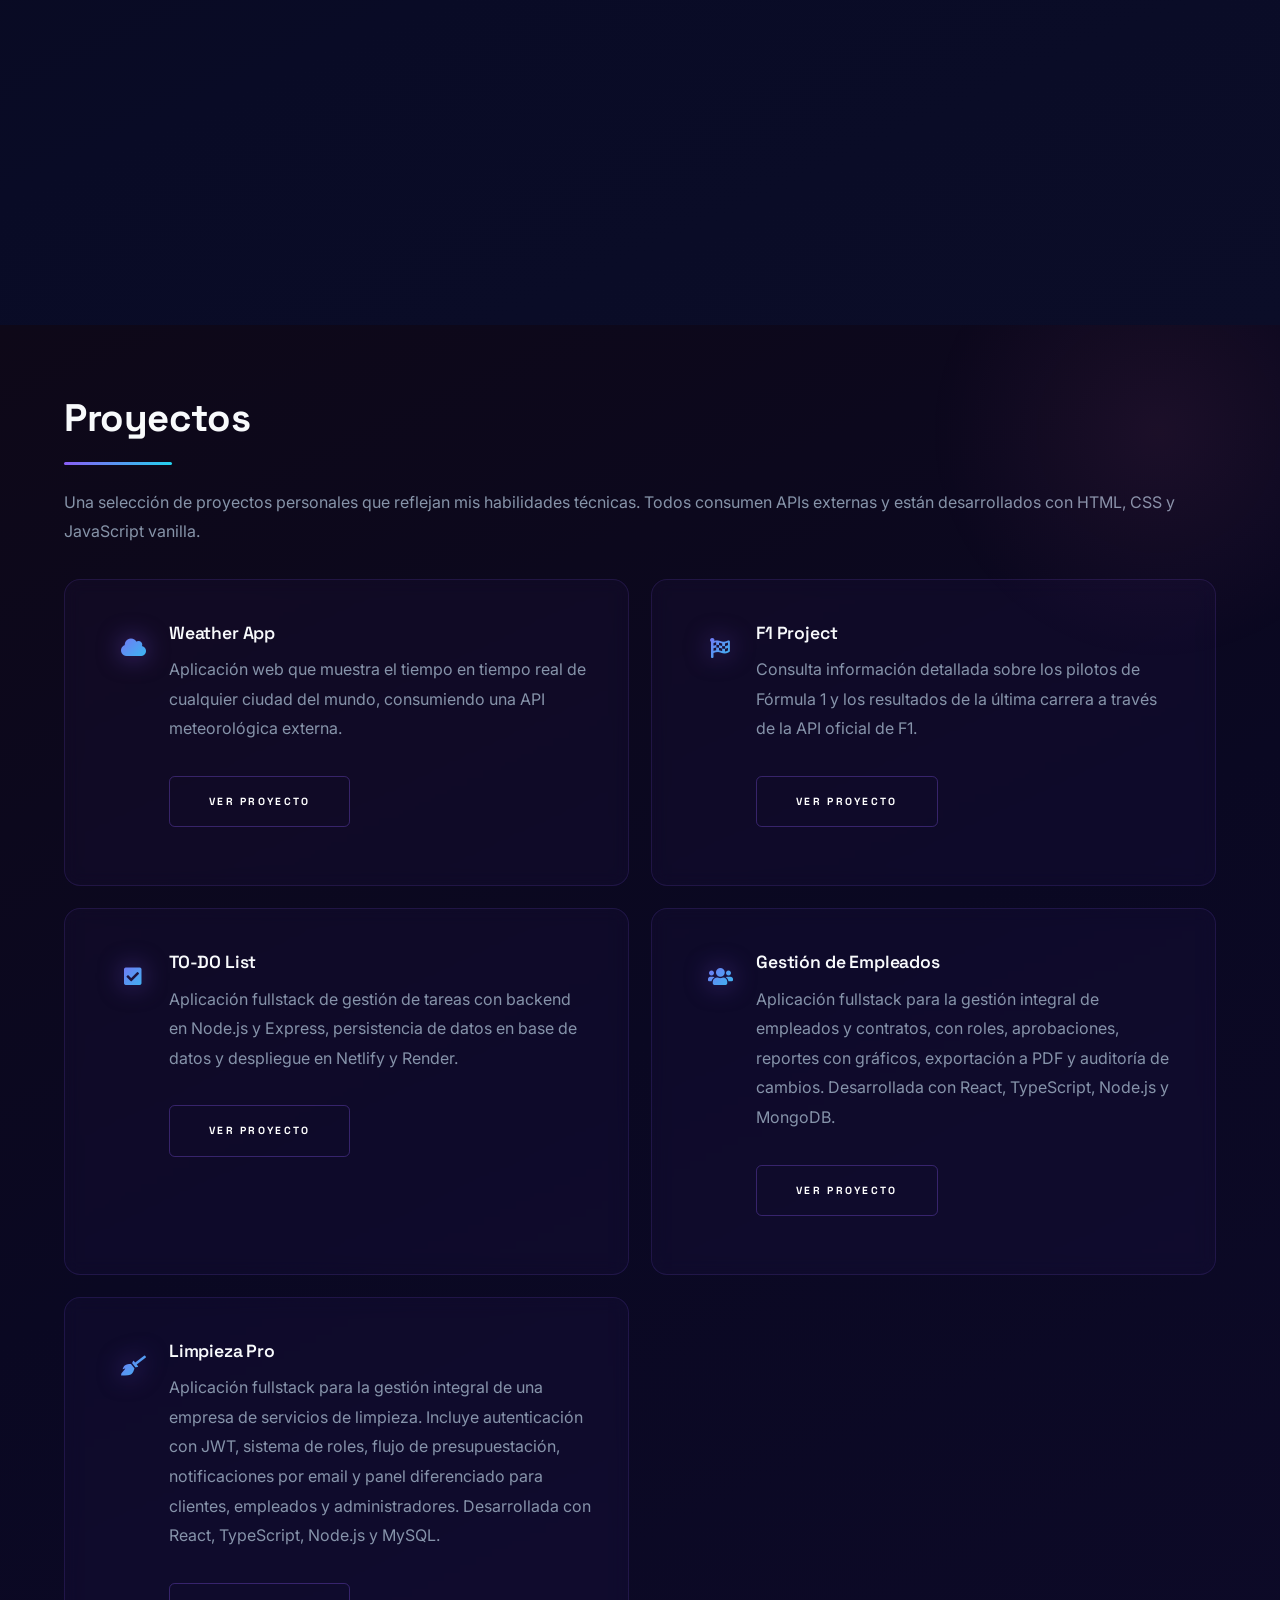
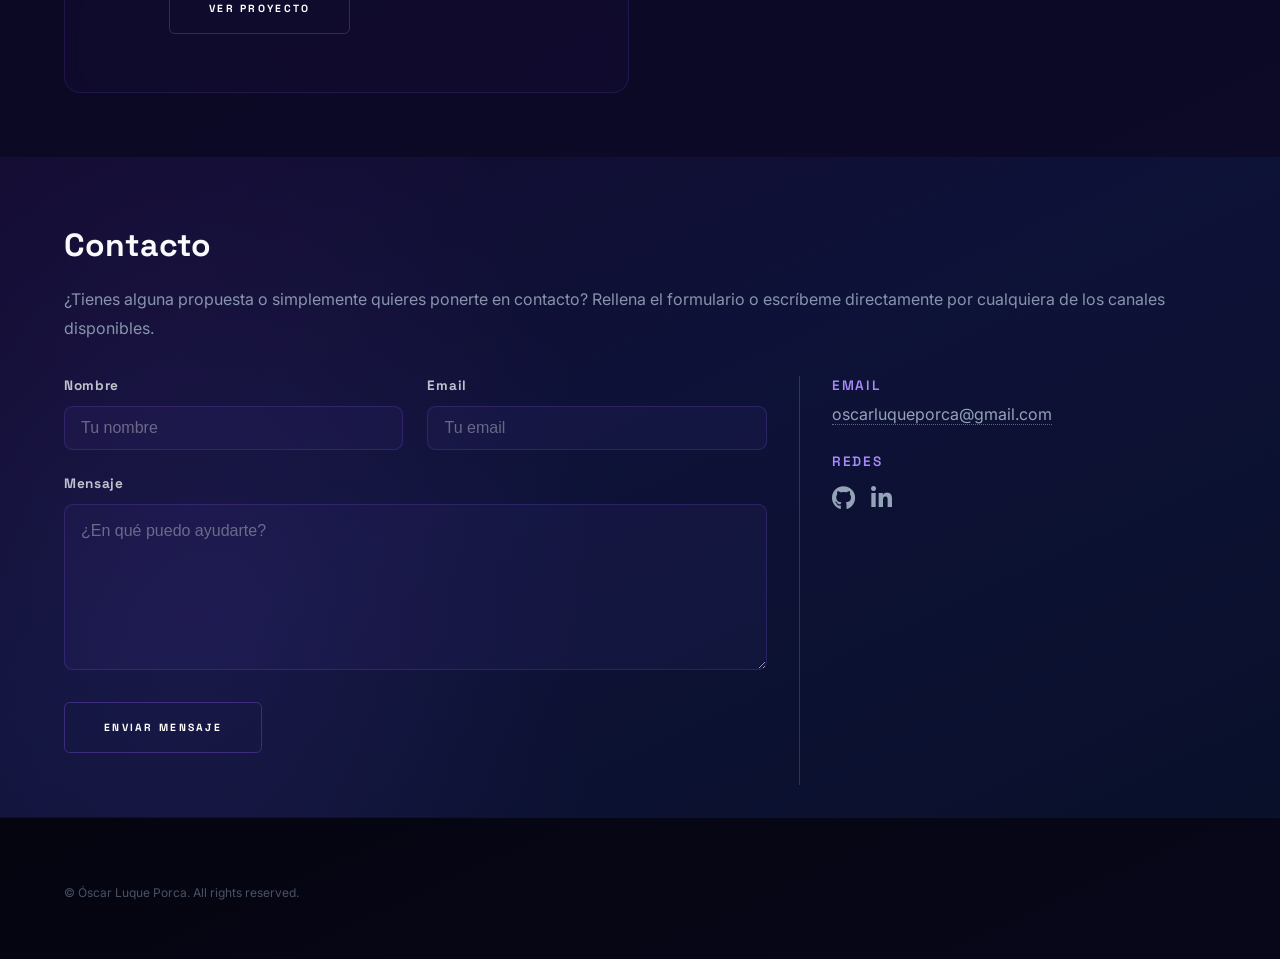
==== commit 7244c537: "Update Portfolio" ====
--- a/index.html
+++ b/index.html
@@ -7,7 +7,11 @@
 	<meta name="viewport" content="width=device-width, initial-scale=1, user-scalable=no" />
 	<meta name="description"
 		content="Portfolio personal de Óscar Luque Porca, desarrollador Full Stack especializado en JavaScript, Node.js y React." />
+	<link rel="preconnect" href="https://fonts.googleapis.com">
+	<link rel="preconnect" href="https://fonts.gstatic.com" crossorigin>
+	<link href="https://fonts.googleapis.com/css2?family=Inter:wght@300;400;500;600;700&family=Space+Grotesk:wght@400;500;600;700&display=swap" rel="stylesheet">
 	<link rel="stylesheet" href="assets/css/main.css" />
+	<link rel="stylesheet" href="assets/css/portfolio.css" />
 	<noscript>
 		<link rel="stylesheet" href="assets/css/noscript.css" />
 	</noscript>
@@ -35,11 +39,23 @@
 		<!-- Intro -->
 		<section id="intro" class="wrapper style1 fullscreen fade-up">
 			<div class="inner">
+				<div class="availability-badge">Disponible para trabajar</div>
 				<h1>Óscar Luque Porca</h1>
 				<p>Desarrollador Full Stack en formación, apasionado por construir aplicaciones web modernas.<br />
 					Actualmente cursando un Máster en Full Stack Development.</p>
+				<div class="tech-badges">
+					<span class="tech-badge">React</span>
+					<span class="tech-badge">TypeScript</span>
+					<span class="tech-badge cyan">Node.js</span>
+					<span class="tech-badge cyan">Express</span>
+					<span class="tech-badge">MongoDB</span>
+					<span class="tech-badge">MySQL</span>
+					<span class="tech-badge cyan">JavaScript ES6+</span>
+					<span class="tech-badge">Java</span>
+				</div>
 				<ul class="actions">
 					<li><a href="#one" class="button scrolly">Conoce más sobre mí</a></li>
+					<li><a href="https://github.com/OscarLP0909" target="_blank" class="button scrolly">GitHub</a></li>
 				</ul>
 			</div>
 		</section>
@@ -50,15 +66,29 @@
 				<div class="content">
 					<div class="inner">
 						<h2>Sobre mí</h2>
-						<p>Soy graduado en Desarrollo de Aplicaciones Multiplataforma por CESUR y actualmente
-							estoy cursando un Máster de Full Stack Developer en EBIS. Me apasiona el desarrollo
+						<p>Soy graduado en <strong>Desarrollo de Aplicaciones Multiplataforma</strong> por CESUR y actualmente
+							estoy cursando un <strong>Máster de Full Stack Developer</strong> en EBIS. Me apasiona el desarrollo
 							web y estoy en constante aprendizaje para mejorar mis habilidades tanto en frontend
 							como en backend.</p>
 						<ul>
-							<li>Certificado B2 de Cambridge en Inglés</li>
+							<li>Certificado <strong>B2 Cambridge</strong> en Inglés</li>
 							<li>Experiencia en entornos empresariales reales como técnico de TI</li>
 							<li>Carnet de conducir</li>
 						</ul>
+						<div class="stat-grid">
+							<div class="stat-item">
+								<span class="stat-number">5+</span>
+								<span class="stat-label">Proyectos</span>
+							</div>
+							<div class="stat-item">
+								<span class="stat-number">9+</span>
+								<span class="stat-label">Tecnologías</span>
+							</div>
+							<div class="stat-item">
+								<span class="stat-number">B2</span>
+								<span class="stat-label">Inglés</span>
+							</div>
+						</div>
 					</div>
 				</div>
 			</section>
@@ -67,11 +97,18 @@
 					<div class="inner">
 						<h2>Tecnologías</h2>
 						<p>Stack tecnológico con el que trabajo actualmente:</p>
-						<ul>
-							<li><strong>Frontend:</strong> HTML5, CSS3, JavaScript (ES6+), TypeScript, React</li>
-							<li><strong>Backend:</strong> Node.js, Express.js</li>
-							<li><strong>Bases de datos:</strong> MySQL, MongoDB</li>
-						</ul>
+						<div class="tech-badges">
+							<span class="tech-badge">HTML5</span>
+							<span class="tech-badge">CSS3</span>
+							<span class="tech-badge cyan">JavaScript ES6+</span>
+							<span class="tech-badge cyan">TypeScript</span>
+							<span class="tech-badge">React</span>
+							<span class="tech-badge cyan">Node.js</span>
+							<span class="tech-badge cyan">Express.js</span>
+							<span class="tech-badge">MySQL</span>
+							<span class="tech-badge">MongoDB</span>
+							<span class="tech-badge">Java</span>
+						</div>
 						<ul class="actions">
 							<li><a href="#two" class="button scrolly">Ver proyectos</a></li>
 						</ul>
@@ -105,7 +142,6 @@
 							<li><a href="f1_project.html" class="button">Ver proyecto</a></li>
 						</ul>
 					</section>
-
 					<section>
 						<span class="icon solid major fa-check-square"></span>
 						<h3>TO-DO List</h3>
@@ -115,7 +151,6 @@
 							<li><a href="to-do-list.html" class="button">Ver proyecto</a></li>
 						</ul>
 					</section>
-
 					<section>
 						<span class="icon solid major fa-users"></span>
 						<h3>Gestión de Empleados</h3>
@@ -126,7 +161,6 @@
 							<li><a href="empleados.html" class="button">Ver proyecto</a></li>
 						</ul>
 					</section>
-
 					<section>
 						<span class="icon solid major fa-broom"></span>
 						<h3>Limpieza Pro</h3>
@@ -138,7 +172,6 @@
 							<li><a href="limpieza.html" class="button">Ver proyecto</a></li>
 						</ul>
 					</section>
-
 				</div>
 			</div>
 		</section>
@@ -217,4 +250,4 @@
 
 </body>
 
-</html>+</html>
--- a/assets/css/portfolio.css
+++ b/assets/css/portfolio.css
@@ -0,0 +1,720 @@
+/* ================================================================
+   PORTFOLIO ENHANCED — Modern Design Override
+   ================================================================ */
+
+@import url('https://fonts.googleapis.com/css2?family=Inter:wght@300;400;500;600;700&family=Space+Grotesk:wght@400;500;600;700&display=swap');
+
+/* ----------------------------------------------------------------
+   CSS Variables
+   ---------------------------------------------------------------- */
+:root {
+  --bg:            #06060f;
+  --bg-alt:        #0c0c22;
+  --surface:       rgba(139, 92, 246, 0.04);
+  --purple:        #8b5cf6;
+  --purple-light:  #a78bfa;
+  --cyan:          #22d3ee;
+  --pink:          #f472b6;
+  --white:         #f8fafc;
+  --muted:         #94a3b8;
+  --border:        rgba(139, 92, 246, 0.18);
+  --gradient:      linear-gradient(135deg, #8b5cf6, #22d3ee);
+  --gradient-warm: linear-gradient(135deg, #8b5cf6, #f472b6);
+  --glow-purple:   rgba(139, 92, 246, 0.35);
+  --glow-cyan:     rgba(34, 211, 238, 0.25);
+}
+
+/* ----------------------------------------------------------------
+   Custom scrollbar
+   ---------------------------------------------------------------- */
+::-webkit-scrollbar { width: 8px; }
+::-webkit-scrollbar-track { background: var(--bg); }
+::-webkit-scrollbar-thumb { background: rgba(139, 92, 246, 0.3); border-radius: 4px; }
+::-webkit-scrollbar-thumb:hover { background: rgba(139, 92, 246, 0.55); }
+
+::selection { background: rgba(139, 92, 246, 0.35); color: #fff; }
+
+/* ----------------------------------------------------------------
+   Global — body, fonts, base text
+   ---------------------------------------------------------------- */
+body {
+  background: var(--bg);
+  font-family: 'Inter', Arial, sans-serif;
+  color: var(--muted);
+  position: relative;
+}
+
+/* Ambient background orbs */
+body::before {
+  content: '';
+  position: fixed;
+  width: 750px; height: 750px;
+  background: radial-gradient(circle, rgba(139, 92, 246, 0.1) 0%, transparent 68%);
+  border-radius: 50%;
+  top: -250px; right: -200px;
+  pointer-events: none;
+  z-index: 0;
+  animation: orbFloat 14s ease-in-out infinite;
+}
+
+body::after {
+  content: '';
+  position: fixed;
+  width: 550px; height: 550px;
+  background: radial-gradient(circle, rgba(34, 211, 238, 0.08) 0%, transparent 68%);
+  border-radius: 50%;
+  bottom: -80px; left: -80px;
+  pointer-events: none;
+  z-index: 0;
+  animation: orbFloat 10s ease-in-out infinite reverse;
+  animation-delay: -5s;
+}
+
+@keyframes orbFloat {
+  0%, 100% { transform: translate(0, 0) scale(1); }
+  33%       { transform: translate(40px, -55px) scale(1.06); }
+  66%       { transform: translate(-28px, 32px) scale(0.94); }
+}
+
+/* ----------------------------------------------------------------
+   Typography
+   ---------------------------------------------------------------- */
+h1, h2, h3, h4, h5, h6 {
+  font-family: 'Space Grotesk', sans-serif;
+  color: var(--white);
+}
+
+h2 { font-size: 2em; font-weight: 700; }
+h3 { font-size: 1.15em; font-weight: 600; }
+
+a { transition: color 0.25s ease, border-bottom-color 0.25s ease; }
+a:hover { color: var(--white); }
+
+/* ----------------------------------------------------------------
+   Sidebar
+   ---------------------------------------------------------------- */
+#sidebar {
+  background: rgba(6, 6, 15, 0.88);
+  backdrop-filter: blur(24px);
+  -webkit-backdrop-filter: blur(24px);
+  border-right: 1px solid var(--border);
+  box-shadow: 4px 0 50px rgba(0, 0, 0, 0.4);
+}
+
+#sidebar nav a {
+  font-family: 'Space Grotesk', sans-serif;
+  color: rgba(148, 163, 184, 0.65);
+  font-size: 0.58em;
+  letter-spacing: 0.3em;
+  transition: color 0.25s ease, letter-spacing 0.3s ease;
+}
+
+#sidebar nav a:before { background: rgba(139, 92, 246, 0.08); }
+
+#sidebar nav a:after {
+  background-image: linear-gradient(to right, #8b5cf6, #22d3ee);
+}
+
+#sidebar nav a:hover {
+  color: rgba(248, 250, 252, 0.85);
+  letter-spacing: 0.35em;
+}
+
+#sidebar nav a.active {
+  color: var(--white);
+  text-shadow: 0 0 22px rgba(139, 92, 246, 0.7);
+}
+
+/* Mobile top bar */
+@media screen and (max-width: 1280px) {
+  #sidebar {
+    background: rgba(6, 6, 15, 0.95);
+    box-shadow: 0 2px 30px rgba(0, 0, 0, 0.5);
+    border-right: none;
+    border-bottom: 1px solid var(--border);
+  }
+
+  #sidebar nav a:after {
+    background-image: none;
+    background-color: var(--purple);
+  }
+}
+
+/* ----------------------------------------------------------------
+   Intro / Hero Section
+   ---------------------------------------------------------------- */
+#intro {
+  background-image: none;
+  background: var(--bg);
+  overflow: hidden;
+}
+
+/* Gradient mesh background */
+#intro::before {
+  content: '';
+  position: absolute;
+  inset: 0;
+  background:
+    radial-gradient(ellipse 110% 70% at 50% -5%, rgba(139, 92, 246, 0.22) 0%, transparent 65%),
+    radial-gradient(ellipse 60% 55% at 90% 90%, rgba(34, 211, 238, 0.14) 0%, transparent 65%),
+    radial-gradient(ellipse 50% 40% at 10% 80%, rgba(244, 114, 182, 0.08) 0%, transparent 65%),
+    linear-gradient(180deg, var(--bg) 0%, var(--bg-alt) 100%);
+  z-index: 0;
+  animation: heroPulse 10s ease-in-out infinite;
+}
+
+@keyframes heroPulse {
+  0%, 100% { opacity: 1; }
+  50%       { opacity: 0.82; }
+}
+
+/* Subtle grid lines */
+#intro::after {
+  content: '';
+  position: absolute;
+  inset: 0;
+  background-image:
+    linear-gradient(rgba(139, 92, 246, 0.035) 1px, transparent 1px),
+    linear-gradient(90deg, rgba(139, 92, 246, 0.035) 1px, transparent 1px);
+  background-size: 52px 52px;
+  z-index: 0;
+}
+
+#intro > .inner {
+  position: relative;
+  z-index: 1;
+}
+
+/* Gradient animated title */
+#intro h1 {
+  font-size: 4.5em;
+  font-weight: 700;
+  line-height: 1.05;
+  letter-spacing: -0.02em;
+  background: linear-gradient(135deg, #ffffff 0%, #c4b5fd 35%, #22d3ee 75%, #ffffff 100%);
+  -webkit-background-clip: text;
+  -webkit-text-fill-color: transparent;
+  background-clip: text;
+  background-size: 250% 250%;
+  animation: gradientShift 7s ease infinite;
+  margin-bottom: 0.4em;
+}
+
+@keyframes gradientShift {
+  0%   { background-position: 0% 50%; }
+  50%  { background-position: 100% 50%; }
+  100% { background-position: 0% 50%; }
+}
+
+#intro p {
+  font-size: 1.25em;
+  color: rgba(248, 250, 252, 0.72);
+  font-weight: 400;
+  max-width: 34em;
+  line-height: 1.75;
+}
+
+/* "Available for work" badge */
+.availability-badge {
+  display: inline-flex;
+  align-items: center;
+  gap: 0.5em;
+  padding: 0.4em 1em;
+  background: rgba(34, 197, 94, 0.1);
+  border: 1px solid rgba(34, 197, 94, 0.3);
+  border-radius: 2em;
+  font-family: 'Space Grotesk', sans-serif;
+  font-size: 0.65em;
+  font-weight: 600;
+  letter-spacing: 0.12em;
+  text-transform: uppercase;
+  color: #4ade80;
+  margin-bottom: 1.4em;
+}
+
+.availability-badge::before {
+  content: '';
+  width: 8px; height: 8px;
+  background: #4ade80;
+  border-radius: 50%;
+  box-shadow: 0 0 10px rgba(74, 222, 128, 0.6);
+  animation: statusPulse 2.2s ease-in-out infinite;
+  flex-shrink: 0;
+}
+
+@keyframes statusPulse {
+  0%, 100% { opacity: 1; box-shadow: 0 0 10px rgba(74, 222, 128, 0.6); }
+  50%       { opacity: 0.65; box-shadow: 0 0 18px rgba(74, 222, 128, 0.9); }
+}
+
+@media screen and (max-width: 736px) {
+  #intro h1 { font-size: 2.8em; }
+  #intro p  { font-size: 1em; }
+}
+
+/* ----------------------------------------------------------------
+   Section Wrappers
+   ---------------------------------------------------------------- */
+.wrapper.style1 {
+  background: linear-gradient(155deg, #130b30 0%, #0e1238 45%, #09102a 100%);
+  position: relative;
+  overflow: hidden;
+}
+
+.wrapper.style1::before {
+  content: '';
+  position: absolute;
+  top: -40%; left: -20%;
+  width: 70%; height: 220%;
+  background: radial-gradient(ellipse, rgba(139, 92, 246, 0.09) 0%, transparent 65%);
+  pointer-events: none;
+}
+
+.wrapper.style2 {
+  background: linear-gradient(155deg, #080a1e 0%, #0a0c28 55%, #0c0e2a 100%);
+}
+
+.wrapper.style3 {
+  background: linear-gradient(155deg, #0e0818 0%, #0a0822 50%, #0d0a28 100%);
+  position: relative;
+  overflow: hidden;
+}
+
+.wrapper.style3::after {
+  content: '';
+  position: absolute;
+  top: -10%; right: -10%;
+  width: 500px; height: 500px;
+  background: radial-gradient(circle, rgba(244, 114, 182, 0.07) 0%, transparent 65%);
+  pointer-events: none;
+}
+
+.wrapper.style1-alt,
+.wrapper.alt {
+  background: linear-gradient(155deg, #050510 0%, #08071a 100%);
+}
+
+.wrapper.style2-alt { background: linear-gradient(155deg, #060818 0%, #090b22 100%); }
+.wrapper.style3-alt { background: linear-gradient(155deg, #090613 0%, #0b0820 100%); }
+
+/* ----------------------------------------------------------------
+   Section Headings (decorative underline)
+   ---------------------------------------------------------------- */
+#two h2,
+#one h2 {
+  font-size: 2.4em;
+  font-weight: 700;
+  letter-spacing: -0.01em;
+  position: relative;
+  margin-bottom: 0.6em;
+}
+
+#two h2::after,
+#one h2::after {
+  content: '';
+  display: block;
+  width: 2.8em;
+  height: 3px;
+  background: var(--gradient);
+  border-radius: 3px;
+  margin-top: 0.4em;
+}
+
+h1.major::after {
+  background-image: var(--gradient);
+  height: 0.07em;
+}
+
+/* ----------------------------------------------------------------
+   About / Spotlights
+   ---------------------------------------------------------------- */
+.spotlights > section > .image:before {
+  background: rgba(6, 6, 15, 0.88);
+}
+
+/* ----------------------------------------------------------------
+   Tech Badges
+   ---------------------------------------------------------------- */
+.tech-badges {
+  display: flex;
+  flex-wrap: wrap;
+  gap: 0.55em;
+  margin: 1.2em 0 2em 0;
+  padding: 0;
+  list-style: none;
+}
+
+.tech-badge {
+  display: inline-flex;
+  align-items: center;
+  padding: 0.32em 0.85em;
+  background: rgba(139, 92, 246, 0.08);
+  border: 1px solid rgba(139, 92, 246, 0.22);
+  border-radius: 2em;
+  font-family: 'Space Grotesk', sans-serif;
+  font-size: 0.68em;
+  font-weight: 500;
+  color: rgba(248, 250, 252, 0.8);
+  letter-spacing: 0.05em;
+  transition: background 0.22s ease, border-color 0.22s ease, color 0.22s ease, transform 0.22s ease;
+  white-space: nowrap;
+}
+
+.tech-badge:hover {
+  background: rgba(139, 92, 246, 0.2);
+  border-color: rgba(139, 92, 246, 0.5);
+  color: #fff;
+  transform: translateY(-2px);
+}
+
+.tech-badge.cyan {
+  background: rgba(34, 211, 238, 0.07);
+  border-color: rgba(34, 211, 238, 0.22);
+  color: rgba(103, 232, 249, 0.85);
+}
+
+.tech-badge.cyan:hover {
+  background: rgba(34, 211, 238, 0.18);
+  border-color: rgba(34, 211, 238, 0.5);
+  color: #fff;
+}
+
+/* ----------------------------------------------------------------
+   Stat Grid (About section)
+   ---------------------------------------------------------------- */
+.stat-grid {
+  display: grid;
+  grid-template-columns: repeat(3, 1fr);
+  gap: 1.2em;
+  margin: 2em 0 0.5em 0;
+}
+
+.stat-item {
+  padding: 1.4em 1em;
+  background: rgba(139, 92, 246, 0.05);
+  border: 1px solid rgba(139, 92, 246, 0.12);
+  border-radius: 0.8em;
+  text-align: center;
+  transition: border-color 0.3s ease, background 0.3s ease;
+}
+
+.stat-item:hover {
+  background: rgba(139, 92, 246, 0.09);
+  border-color: rgba(139, 92, 246, 0.28);
+}
+
+.stat-number {
+  display: block;
+  font-family: 'Space Grotesk', sans-serif;
+  font-size: 2em;
+  font-weight: 700;
+  background: var(--gradient);
+  -webkit-background-clip: text;
+  -webkit-text-fill-color: transparent;
+  background-clip: text;
+  line-height: 1.1;
+}
+
+.stat-label {
+  display: block;
+  font-size: 0.62em;
+  color: var(--muted);
+  text-transform: uppercase;
+  letter-spacing: 0.12em;
+  margin-top: 0.35em;
+}
+
+@media screen and (max-width: 600px) {
+  .stat-grid { grid-template-columns: repeat(2, 1fr); }
+}
+
+/* ----------------------------------------------------------------
+   Project Cards (Features)
+   ---------------------------------------------------------------- */
+.features {
+  display: grid;
+  grid-template-columns: repeat(2, 1fr);
+  gap: 1.4em;
+  background: transparent;
+  border: none;
+  border-radius: 0;
+  margin: 0 0 2em 0;
+}
+
+.features section {
+  background: rgba(139, 92, 246, 0.04);
+  border: 1px solid rgba(139, 92, 246, 0.14) !important;
+  border-radius: 1em;
+  padding: 2.5em 2.2em 1.6em 6.5em;
+  width: 100%;
+  position: relative;
+  overflow: hidden;
+  backdrop-filter: blur(8px);
+  -webkit-backdrop-filter: blur(8px);
+  transition: transform 0.35s ease, box-shadow 0.35s ease,
+              border-color 0.35s ease, background 0.35s ease;
+}
+
+/* Top gradient bar on hover */
+.features section::before {
+  content: '';
+  position: absolute;
+  top: 0; left: 0; right: 0;
+  height: 2px;
+  background: var(--gradient);
+  border-radius: 1em 1em 0 0;
+  opacity: 0;
+  transition: opacity 0.35s ease;
+}
+
+.features section:hover {
+  transform: translateY(-7px);
+  box-shadow:
+    0 24px 60px rgba(139, 92, 246, 0.18),
+    0 8px 24px rgba(0, 0, 0, 0.4);
+  border-color: rgba(139, 92, 246, 0.32) !important;
+  background: rgba(139, 92, 246, 0.07);
+}
+
+.features section:hover::before { opacity: 1; }
+
+/* Feature icons */
+.features section .icon.major {
+  background: var(--gradient);
+  -webkit-background-clip: text;
+  -webkit-text-fill-color: transparent;
+  background-clip: text;
+  filter: drop-shadow(0 0 12px rgba(139, 92, 246, 0.5));
+  transition: filter 0.35s ease, transform 0.35s ease;
+}
+
+.features section:hover .icon.major {
+  filter: drop-shadow(0 0 20px rgba(139, 92, 246, 0.75));
+  transform: scale(1.08) rotate(-3deg);
+}
+
+.features section h3 {
+  font-family: 'Space Grotesk', sans-serif;
+  font-size: 1.1em;
+  font-weight: 600;
+  color: var(--white);
+  margin-bottom: 0.5em;
+  letter-spacing: -0.01em;
+}
+
+/* Responsive: stack on small screens */
+@media screen and (max-width: 980px) {
+  .features {
+    grid-template-columns: 1fr;
+    display: block;
+  }
+
+  .features section {
+    width: 100%;
+    margin-bottom: 1.2em;
+    border-top-width: 1px !important;
+    border-left-width: 1px !important;
+  }
+}
+
+@media screen and (max-width: 736px) {
+  .features section {
+    padding: 2.2em 1.5em 1.2em 5.2em;
+  }
+
+  .features section .icon.major {
+    left: 1.4em;
+  }
+}
+
+@media screen and (max-width: 480px) {
+  .features section {
+    padding: 2em 1.5em 1.2em 1.5em;
+  }
+
+  .features section .icon.major {
+    position: relative;
+    left: 0;
+    top: 0;
+    margin-bottom: 0.5em;
+  }
+}
+
+/* ----------------------------------------------------------------
+   Buttons
+   ---------------------------------------------------------------- */
+input[type="submit"],
+input[type="reset"],
+input[type="button"],
+button,
+.button {
+  font-family: 'Space Grotesk', sans-serif;
+  border-radius: 0.55em !important;
+  font-size: 0.65em;
+  letter-spacing: 0.22em;
+  border-color: rgba(139, 92, 246, 0.32) !important;
+  transition: all 0.3s ease;
+}
+
+input[type="submit"]:hover,
+input[type="reset"]:hover,
+input[type="button"]:hover,
+button:hover,
+.button:hover {
+  background: linear-gradient(135deg, #8b5cf6, #22d3ee) !important;
+  border-color: transparent !important;
+  box-shadow: 0 8px 30px rgba(139, 92, 246, 0.38);
+  transform: translateY(-2px);
+}
+
+input[type="submit"]:hover::after,
+input[type="reset"]:hover::after,
+input[type="button"]:hover::after,
+button:hover::after,
+.button:hover::after {
+  opacity: 0 !important;
+  transform: scale(0.25) !important;
+}
+
+/* ----------------------------------------------------------------
+   Forms (Contact)
+   ---------------------------------------------------------------- */
+input[type="text"],
+input[type="email"],
+input[type="password"],
+select,
+textarea {
+  background: rgba(139, 92, 246, 0.05);
+  border: 1px solid rgba(139, 92, 246, 0.2) !important;
+  border-radius: 0.55em;
+  color: var(--white);
+  transition: border-color 0.3s ease, box-shadow 0.3s ease;
+}
+
+input[type="text"]:focus,
+input[type="email"]:focus,
+textarea:focus {
+  border-color: rgba(139, 92, 246, 0.55) !important;
+  box-shadow: 0 0 0 3px rgba(139, 92, 246, 0.12);
+  outline: none;
+  background: rgba(139, 92, 246, 0.08);
+}
+
+label {
+  font-family: 'Space Grotesk', sans-serif;
+  font-size: 0.85em;
+  letter-spacing: 0.05em;
+  color: rgba(248, 250, 252, 0.75);
+}
+
+/* ----------------------------------------------------------------
+   Social / Contact Icons
+   ---------------------------------------------------------------- */
+ul.icons li > a {
+  font-size: 1.5em;
+  color: var(--muted);
+  border: 0;
+  transition: color 0.25s ease, transform 0.25s ease, text-shadow 0.25s ease;
+  display: inline-block;
+}
+
+ul.icons li > a:hover {
+  color: var(--purple-light);
+  transform: translateY(-4px) scale(1.2);
+  text-shadow: 0 0 16px rgba(139, 92, 246, 0.7);
+  border: 0;
+}
+
+ul.contact > li h3 {
+  font-family: 'Space Grotesk', sans-serif;
+  font-size: 0.85em;
+  letter-spacing: 0.12em;
+  text-transform: uppercase;
+  color: var(--purple-light);
+  margin-bottom: 0.3em;
+}
+
+/* ----------------------------------------------------------------
+   Footer
+   ---------------------------------------------------------------- */
+#footer {
+  border-top: 1px solid rgba(139, 92, 246, 0.1);
+}
+
+#footer > .inner .menu {
+  font-size: 0.75em;
+  color: rgba(100, 116, 139, 0.7);
+}
+
+/* ----------------------------------------------------------------
+   Intro — inline "chip" for available-for-work badge (above h1)
+   ---------------------------------------------------------------- */
+.hero-meta {
+  display: flex;
+  align-items: center;
+  gap: 1em;
+  flex-wrap: wrap;
+  margin-bottom: 1em;
+}
+
+/* ----------------------------------------------------------------
+   Project page overrides (weather, f1, etc.)
+   ---------------------------------------------------------------- */
+#header {
+  background: rgba(6, 6, 15, 0.92);
+  backdrop-filter: blur(18px);
+  -webkit-backdrop-filter: blur(18px);
+  border-bottom: 1px solid var(--border);
+  box-shadow: 0 4px 30px rgba(0, 0, 0, 0.4);
+}
+
+#header > .title {
+  font-family: 'Space Grotesk', sans-serif;
+  background: var(--gradient);
+  -webkit-background-clip: text;
+  -webkit-text-fill-color: transparent;
+  background-clip: text;
+}
+
+#header > nav > ul > li a {
+  font-family: 'Space Grotesk', sans-serif;
+  color: rgba(148, 163, 184, 0.6);
+  letter-spacing: 0.2em;
+  transition: color 0.25s ease;
+}
+
+#header > nav > ul > li a:hover,
+#header > nav > ul > li a.active {
+  color: var(--white);
+}
+
+/* ----------------------------------------------------------------
+   Misc tweaks
+   ---------------------------------------------------------------- */
+p { line-height: 1.85; }
+
+strong, b {
+  color: var(--white);
+  font-weight: 600;
+}
+
+blockquote {
+  border-left-color: rgba(139, 92, 246, 0.4);
+}
+
+hr { border-bottom-color: rgba(139, 92, 246, 0.12); }
+
+/* Fade-up wrapper inner text slightly brighter */
+.wrapper.fade-up > .inner p,
+.wrapper.fade > .inner p {
+  color: rgba(148, 163, 184, 0.9);
+}
+
+/* Spotlights content text brightness */
+.spotlights > section > .content > .inner p {
+  color: rgba(148, 163, 184, 0.88);
+}
+
+.spotlights > section > .content > .inner li {
+  color: rgba(148, 163, 184, 0.88);
+}
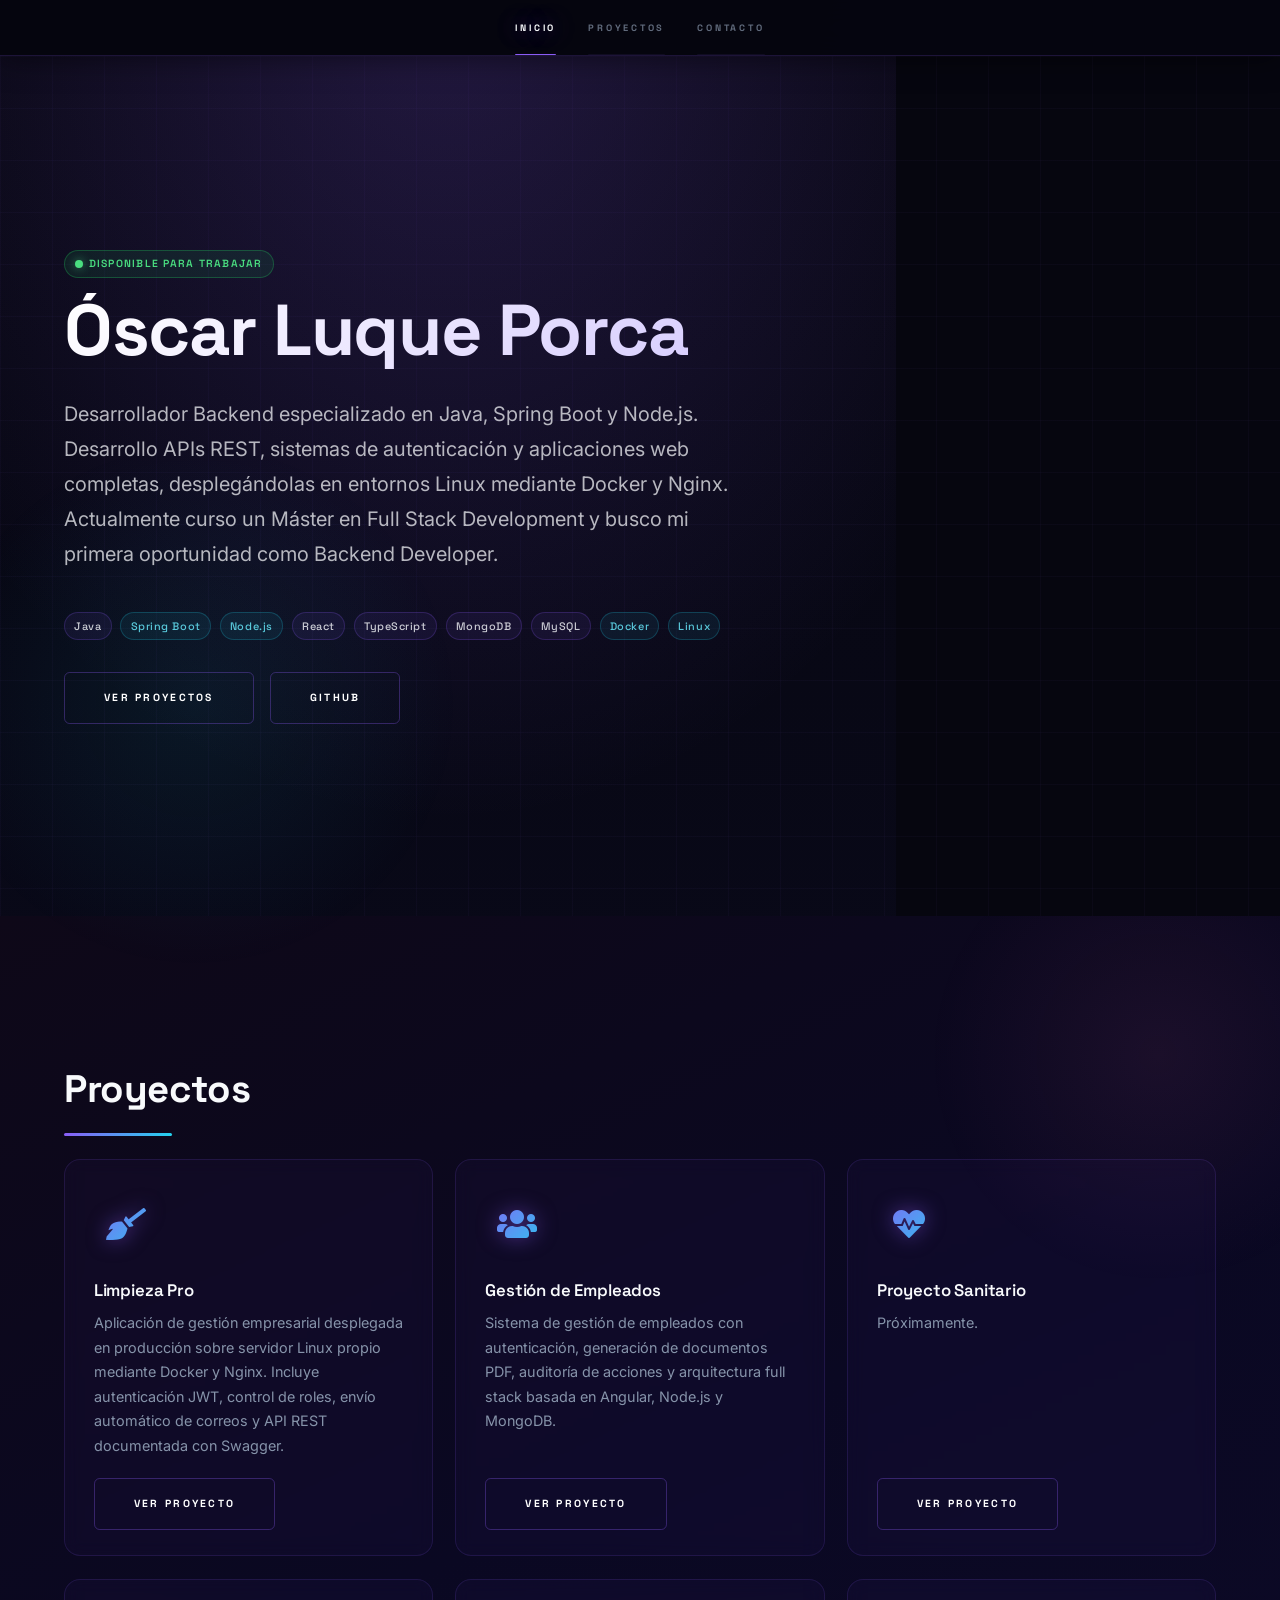
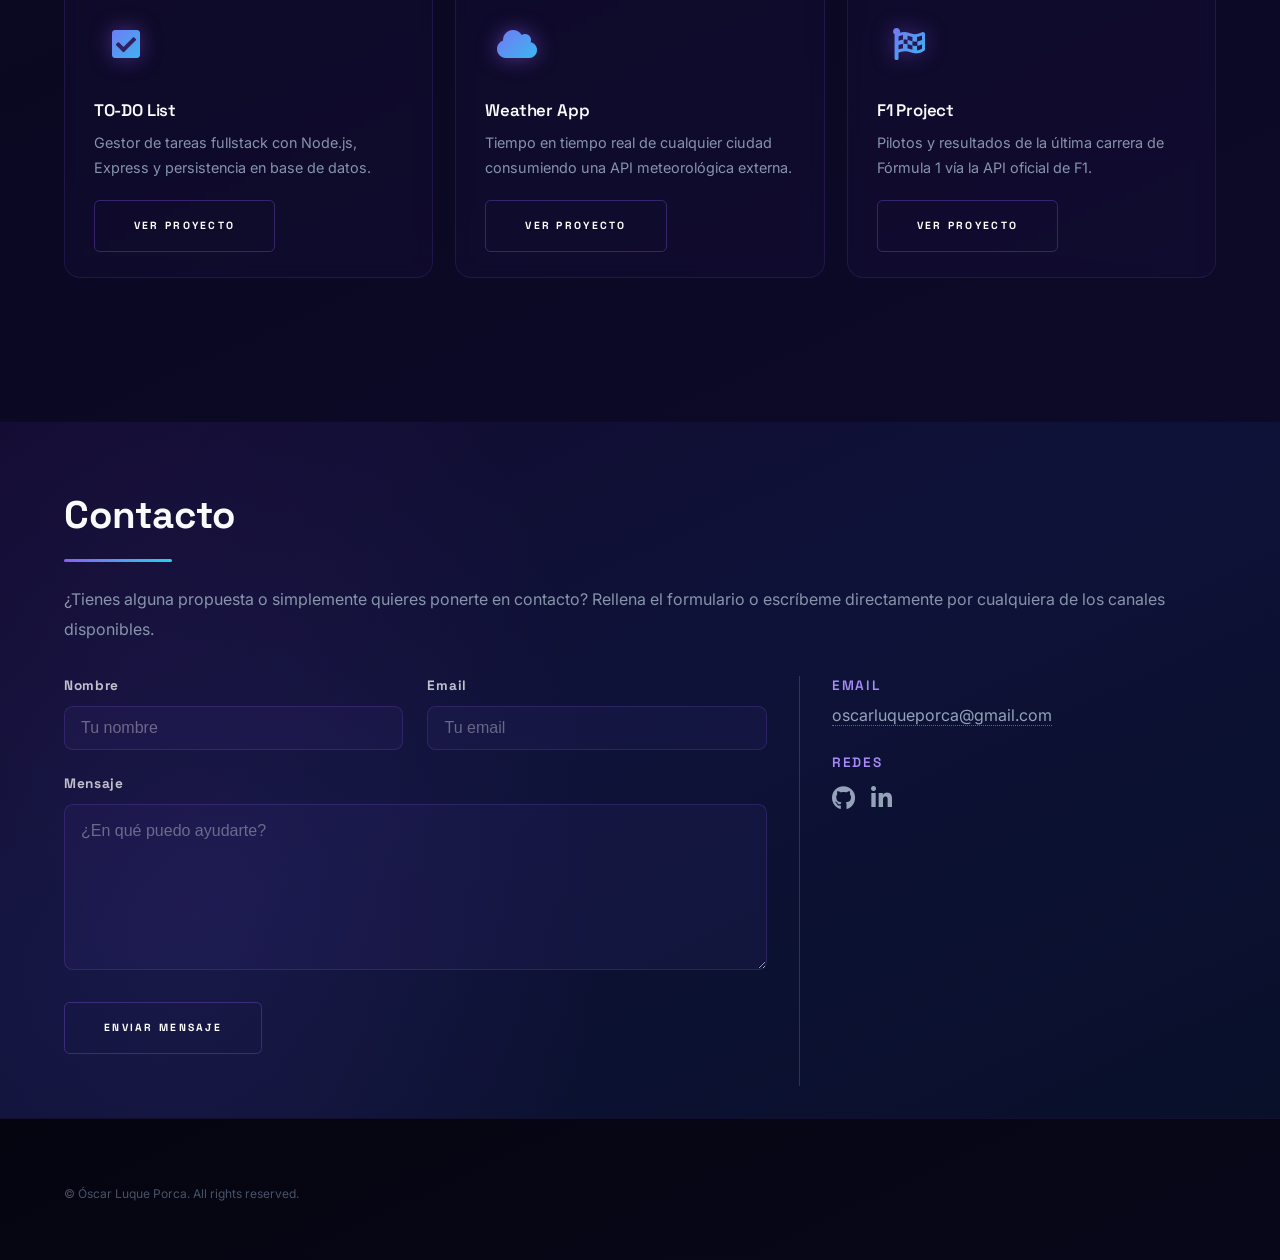
==== commit e133172f: "update portfolio" ====
--- a/index.html
+++ b/index.html
@@ -25,7 +25,6 @@
 			<nav>
 				<ul>
 					<li><a href="#intro">Inicio</a></li>
-					<li><a href="#one">Sobre mí</a></li>
 					<li><a href="#two">Proyectos</a></li>
 					<li><a href="#three">Contacto</a></li>
 				</ul>
@@ -41,94 +40,67 @@
 			<div class="inner">
 				<div class="availability-badge">Disponible para trabajar</div>
 				<h1>Óscar Luque Porca</h1>
-				<p>Desarrollador Full Stack en formación, apasionado por construir aplicaciones web modernas.<br />
-					Actualmente cursando un Máster en Full Stack Development.</p>
+				<p>Desarrollador Backend especializado en Java, Spring Boot y Node.js.<br />
+					Desarrollo APIs REST, sistemas de autenticación y aplicaciones web completas, desplegándolas en entornos Linux mediante Docker y Nginx. Actualmente curso un Máster en Full Stack Development y busco mi primera oportunidad como Backend Developer.</p>
 				<div class="tech-badges">
+					<span class="tech-badge">Java</span>
+					<span class="tech-badge cyan">Spring Boot</span>
+					<span class="tech-badge cyan">Node.js</span>
 					<span class="tech-badge">React</span>
 					<span class="tech-badge">TypeScript</span>
-					<span class="tech-badge cyan">Node.js</span>
-					<span class="tech-badge cyan">Express</span>
 					<span class="tech-badge">MongoDB</span>
 					<span class="tech-badge">MySQL</span>
-					<span class="tech-badge cyan">JavaScript ES6+</span>
-					<span class="tech-badge">Java</span>
+					<span class="tech-badge cyan">Docker</span>
+					<span class="tech-badge cyan">Linux</span>
 				</div>
 				<ul class="actions">
-					<li><a href="#one" class="button scrolly">Conoce más sobre mí</a></li>
+					<li><a href="#two" class="button scrolly">Ver proyectos</a></li>
 					<li><a href="https://github.com/OscarLP0909" target="_blank" class="button scrolly">GitHub</a></li>
 				</ul>
 			</div>
-		</section>
-
-		<!-- One -->
-		<section id="one" class="wrapper style2 spotlights">
-			<section>
-				<div class="content">
-					<div class="inner">
-						<h2>Sobre mí</h2>
-						<p>Soy graduado en <strong>Desarrollo de Aplicaciones Multiplataforma</strong> por CESUR y actualmente
-							estoy cursando un <strong>Máster de Full Stack Developer</strong> en EBIS. Me apasiona el desarrollo
-							web y estoy en constante aprendizaje para mejorar mis habilidades tanto en frontend
-							como en backend.</p>
-						<ul>
-							<li>Certificado <strong>B2 Cambridge</strong> en Inglés</li>
-							<li>Experiencia en entornos empresariales reales como técnico de TI</li>
-							<li>Carnet de conducir</li>
-						</ul>
-						<div class="stat-grid">
-							<div class="stat-item">
-								<span class="stat-number">5+</span>
-								<span class="stat-label">Proyectos</span>
-							</div>
-							<div class="stat-item">
-								<span class="stat-number">9+</span>
-								<span class="stat-label">Tecnologías</span>
-							</div>
-							<div class="stat-item">
-								<span class="stat-number">B2</span>
-								<span class="stat-label">Inglés</span>
-							</div>
-						</div>
-					</div>
-				</div>
-			</section>
-			<section>
-				<div class="content">
-					<div class="inner">
-						<h2>Tecnologías</h2>
-						<p>Stack tecnológico con el que trabajo actualmente:</p>
-						<div class="tech-badges">
-							<span class="tech-badge">HTML5</span>
-							<span class="tech-badge">CSS3</span>
-							<span class="tech-badge cyan">JavaScript ES6+</span>
-							<span class="tech-badge cyan">TypeScript</span>
-							<span class="tech-badge">React</span>
-							<span class="tech-badge cyan">Node.js</span>
-							<span class="tech-badge cyan">Express.js</span>
-							<span class="tech-badge">MySQL</span>
-							<span class="tech-badge">MongoDB</span>
-							<span class="tech-badge">Java</span>
-						</div>
-						<ul class="actions">
-							<li><a href="#two" class="button scrolly">Ver proyectos</a></li>
-						</ul>
-					</div>
-				</div>
-			</section>
 		</section>
 
 		<!-- Two -->
 		<section id="two" class="wrapper style3 fade-up">
 			<div class="inner">
 				<h2>Proyectos</h2>
-				<p>Una selección de proyectos personales que reflejan mis habilidades técnicas.
-					Todos consumen APIs externas y están desarrollados con HTML, CSS y JavaScript vanilla.</p>
 				<div class="features">
+					<section>
+						<span class="icon solid major fa-broom"></span>
+						<h3>Limpieza Pro</h3>
+						<p>Aplicación de gestión empresarial desplegada en producción sobre servidor Linux propio mediante Docker y Nginx. Incluye autenticación JWT, control de roles, envío automático de correos y API REST documentada con Swagger.</p>
+						<ul class="actions">
+							<li><a href="limpieza.html" class="button">Ver proyecto</a></li>
+						</ul>
+					</section>
+					<section>
+						<span class="icon solid major fa-users"></span>
+						<h3>Gestión de Empleados</h3>
+						<p>Sistema de gestión de empleados con autenticación, generación de documentos PDF, auditoría de acciones y arquitectura full stack basada en Angular, Node.js y MongoDB.</p>
+						<ul class="actions">
+							<li><a href="empleados.html" class="button">Ver proyecto</a></li>
+						</ul>
+					</section>
+					<section>
+						<span class="icon solid major fa-heartbeat"></span>
+						<h3>Proyecto Sanitario</h3>
+						<p>Próximamente.</p>
+						<ul class="actions">
+							<li><a href="#" class="button">Ver proyecto</a></li>
+						</ul>
+					</section>
+					<section>
+						<span class="icon solid major fa-check-square"></span>
+						<h3>TO-DO List</h3>
+						<p>Gestor de tareas fullstack con Node.js, Express y persistencia en base de datos.</p>
+						<ul class="actions">
+							<li><a href="to-do-list.html" class="button">Ver proyecto</a></li>
+						</ul>
+					</section>
 					<section>
 						<span class="icon solid major fa-cloud"></span>
 						<h3>Weather App</h3>
-						<p>Aplicación web que muestra el tiempo en tiempo real de cualquier ciudad del mundo,
-							consumiendo una API meteorológica externa.</p>
+						<p>Tiempo en tiempo real de cualquier ciudad consumiendo una API meteorológica externa.</p>
 						<ul class="actions">
 							<li><a href="weather.html" class="button">Ver proyecto</a></li>
 						</ul>
@@ -136,40 +108,9 @@
 					<section>
 						<span class="icon solid major fa-flag-checkered"></span>
 						<h3>F1 Project</h3>
-						<p>Consulta información detallada sobre los pilotos de Fórmula 1 y los resultados
-							de la última carrera a través de la API oficial de F1.</p>
+						<p>Pilotos y resultados de la última carrera de Fórmula 1 vía la API oficial de F1.</p>
 						<ul class="actions">
 							<li><a href="f1_project.html" class="button">Ver proyecto</a></li>
-						</ul>
-					</section>
-					<section>
-						<span class="icon solid major fa-check-square"></span>
-						<h3>TO-DO List</h3>
-						<p>Aplicación fullstack de gestión de tareas con backend en Node.js y Express,
-							persistencia de datos en base de datos y despliegue en Netlify y Render.</p>
-						<ul class="actions">
-							<li><a href="to-do-list.html" class="button">Ver proyecto</a></li>
-						</ul>
-					</section>
-					<section>
-						<span class="icon solid major fa-users"></span>
-						<h3>Gestión de Empleados</h3>
-						<p>Aplicación fullstack para la gestión integral de empleados y contratos, con roles,
-							aprobaciones, reportes con gráficos, exportación a PDF y auditoría de cambios.
-							Desarrollada con React, TypeScript, Node.js y MongoDB.</p>
-						<ul class="actions">
-							<li><a href="empleados.html" class="button">Ver proyecto</a></li>
-						</ul>
-					</section>
-					<section>
-						<span class="icon solid major fa-broom"></span>
-						<h3>Limpieza Pro</h3>
-						<p>Aplicación fullstack para la gestión integral de una empresa de servicios de limpieza.
-							Incluye autenticación con JWT, sistema de roles, flujo de presupuestación,
-							notificaciones por email y panel diferenciado para clientes, empleados y administradores.
-							Desarrollada con React, TypeScript, Node.js y MySQL.</p>
-						<ul class="actions">
-							<li><a href="limpieza.html" class="button">Ver proyecto</a></li>
 						</ul>
 					</section>
 				</div>
--- a/assets/css/portfolio.css
+++ b/assets/css/portfolio.css
@@ -301,7 +301,7 @@
    Section Headings (decorative underline)
    ---------------------------------------------------------------- */
 #two h2,
-#one h2 {
+#three h2 {
   font-size: 2.4em;
   font-weight: 700;
   letter-spacing: -0.01em;
@@ -310,7 +310,7 @@
 }
 
 #two h2::after,
-#one h2::after {
+#three h2::after {
   content: '';
   display: block;
   width: 2.8em;
@@ -431,21 +431,36 @@
 /* ----------------------------------------------------------------
    Project Cards (Features)
    ---------------------------------------------------------------- */
+#two {
+  padding: 5em 0;
+}
+
+#two > .inner > p {
+  font-size: 1.05em;
+  max-width: 44em;
+  margin-bottom: 2.5em;
+  color: rgba(148, 163, 184, 0.9);
+}
+
 .features {
   display: grid;
-  grid-template-columns: repeat(2, 1fr);
+  grid-template-columns: repeat(3, 1fr);
   gap: 1.4em;
   background: transparent;
   border: none;
   border-radius: 0;
   margin: 0 0 2em 0;
-}
-
+  align-items: stretch;
+}
+
+/* Each card is a flex column so the button always stays at the bottom */
 .features section {
+  display: flex !important;
+  flex-direction: column;
   background: rgba(139, 92, 246, 0.04);
   border: 1px solid rgba(139, 92, 246, 0.14) !important;
   border-radius: 1em;
-  padding: 2.5em 2.2em 1.6em 6.5em;
+  padding: 2em 1.8em 1.6em;
   width: 100%;
   position: relative;
   overflow: hidden;
@@ -468,75 +483,76 @@
 }
 
 .features section:hover {
-  transform: translateY(-7px);
+  transform: translateY(-6px);
   box-shadow:
-    0 24px 60px rgba(139, 92, 246, 0.18),
-    0 8px 24px rgba(0, 0, 0, 0.4);
+    0 20px 50px rgba(139, 92, 246, 0.18),
+    0 6px 20px rgba(0, 0, 0, 0.4);
   border-color: rgba(139, 92, 246, 0.32) !important;
   background: rgba(139, 92, 246, 0.07);
 }
 
 .features section:hover::before { opacity: 1; }
 
-/* Feature icons */
+/* Icon: inline at top, not absolutely positioned */
 .features section .icon.major {
+  position: static !important;
+  display: block;
+  font-size: 1.6em;
+  margin-bottom: 0.85em;
   background: var(--gradient);
   -webkit-background-clip: text;
   -webkit-text-fill-color: transparent;
   background-clip: text;
-  filter: drop-shadow(0 0 12px rgba(139, 92, 246, 0.5));
+  filter: drop-shadow(0 0 10px rgba(139, 92, 246, 0.5));
   transition: filter 0.35s ease, transform 0.35s ease;
 }
 
 .features section:hover .icon.major {
-  filter: drop-shadow(0 0 20px rgba(139, 92, 246, 0.75));
-  transform: scale(1.08) rotate(-3deg);
+  filter: drop-shadow(0 0 18px rgba(139, 92, 246, 0.75));
+  transform: scale(1.1);
 }
 
 .features section h3 {
   font-family: 'Space Grotesk', sans-serif;
-  font-size: 1.1em;
+  font-size: 1.05em;
   font-weight: 600;
   color: var(--white);
   margin-bottom: 0.5em;
   letter-spacing: -0.01em;
 }
 
-/* Responsive: stack on small screens */
-@media screen and (max-width: 980px) {
+.features section > p {
+  flex: 1;
+  font-size: 0.9em;
+  line-height: 1.7;
+  color: rgba(148, 163, 184, 0.85);
+  margin-bottom: 1.4em;
+}
+
+/* Button always pinned to bottom */
+.features section ul.actions {
+  margin-top: auto;
+  margin-bottom: 0;
+  padding-top: 0;
+}
+
+/* 2 columns on tablet */
+@media screen and (max-width: 1100px) {
+  .features {
+    grid-template-columns: repeat(2, 1fr);
+  }
+}
+
+/* 1 column on mobile */
+@media screen and (max-width: 600px) {
   .features {
     grid-template-columns: 1fr;
-    display: block;
-  }
-
-  .features section {
-    width: 100%;
-    margin-bottom: 1.2em;
-    border-top-width: 1px !important;
-    border-left-width: 1px !important;
   }
 }
 
 @media screen and (max-width: 736px) {
   .features section {
-    padding: 2.2em 1.5em 1.2em 5.2em;
-  }
-
-  .features section .icon.major {
-    left: 1.4em;
-  }
-}
-
-@media screen and (max-width: 480px) {
-  .features section {
-    padding: 2em 1.5em 1.2em 1.5em;
-  }
-
-  .features section .icon.major {
-    position: relative;
-    left: 0;
-    top: 0;
-    margin-bottom: 0.5em;
+    padding: 1.8em 1.4em 1.4em;
   }
 }
 
@@ -718,3 +734,120 @@
 .spotlights > section > .content > .inner li {
   color: rgba(148, 163, 184, 0.88);
 }
+
+/* ----------------------------------------------------------------
+   Global Responsive Fixes (mobile-first)
+   ---------------------------------------------------------------- */
+
+/* Prevent horizontal overflow on all screen sizes */
+html, body {
+  overflow-x: hidden;
+  max-width: 100%;
+}
+
+/* Inner padding adjustments for tablets */
+@media screen and (max-width: 980px) {
+  .wrapper > .inner {
+    padding: 3em 2.5em;
+  }
+}
+
+/* Mobile: tighter padding and font scaling */
+@media screen and (max-width: 736px) {
+  .wrapper > .inner {
+    padding: 2.5em 1.5em;
+  }
+
+  #intro > .inner {
+    padding: 2em 1.5em;
+  }
+
+  #intro h1 {
+    font-size: 2.4em;
+    word-break: break-word;
+  }
+
+  #intro p {
+    font-size: 0.95em;
+  }
+
+  #two > .inner > p {
+    font-size: 1em;
+  }
+
+  #two h2,
+  #three h2 {
+    font-size: 1.9em;
+  }
+
+  /* Contact form: stack fields on mobile */
+  .split.style1 {
+    display: block !important;
+    grid-template-columns: 1fr !important;
+  }
+
+  .split.style1 > * {
+    border-left: none !important;
+    padding-left: 0 !important;
+    margin-bottom: 2em;
+  }
+
+  .fields {
+    grid-template-columns: 1fr !important;
+  }
+
+  .field.half {
+    width: 100% !important;
+  }
+
+  .tech-badges {
+    gap: 0.4em;
+  }
+
+  .tech-badge {
+    font-size: 0.62em;
+  }
+}
+
+/* Very small screens */
+@media screen and (max-width: 480px) {
+  .wrapper > .inner {
+    padding: 2em 1.2em;
+  }
+
+  #intro > .inner {
+    padding: 1.8em 1.2em;
+  }
+
+  #intro h1 {
+    font-size: 2em;
+  }
+
+  .availability-badge {
+    font-size: 0.58em;
+  }
+
+  .stat-grid {
+    grid-template-columns: repeat(3, 1fr);
+    gap: 0.8em;
+  }
+
+  .stat-number {
+    font-size: 1.6em;
+  }
+
+  ul.actions {
+    flex-wrap: wrap;
+    gap: 0.6em;
+  }
+
+  ul.actions li {
+    flex: 1 1 auto;
+    text-align: center;
+  }
+
+  .button, button {
+    width: 100%;
+    text-align: center;
+  }
+}
